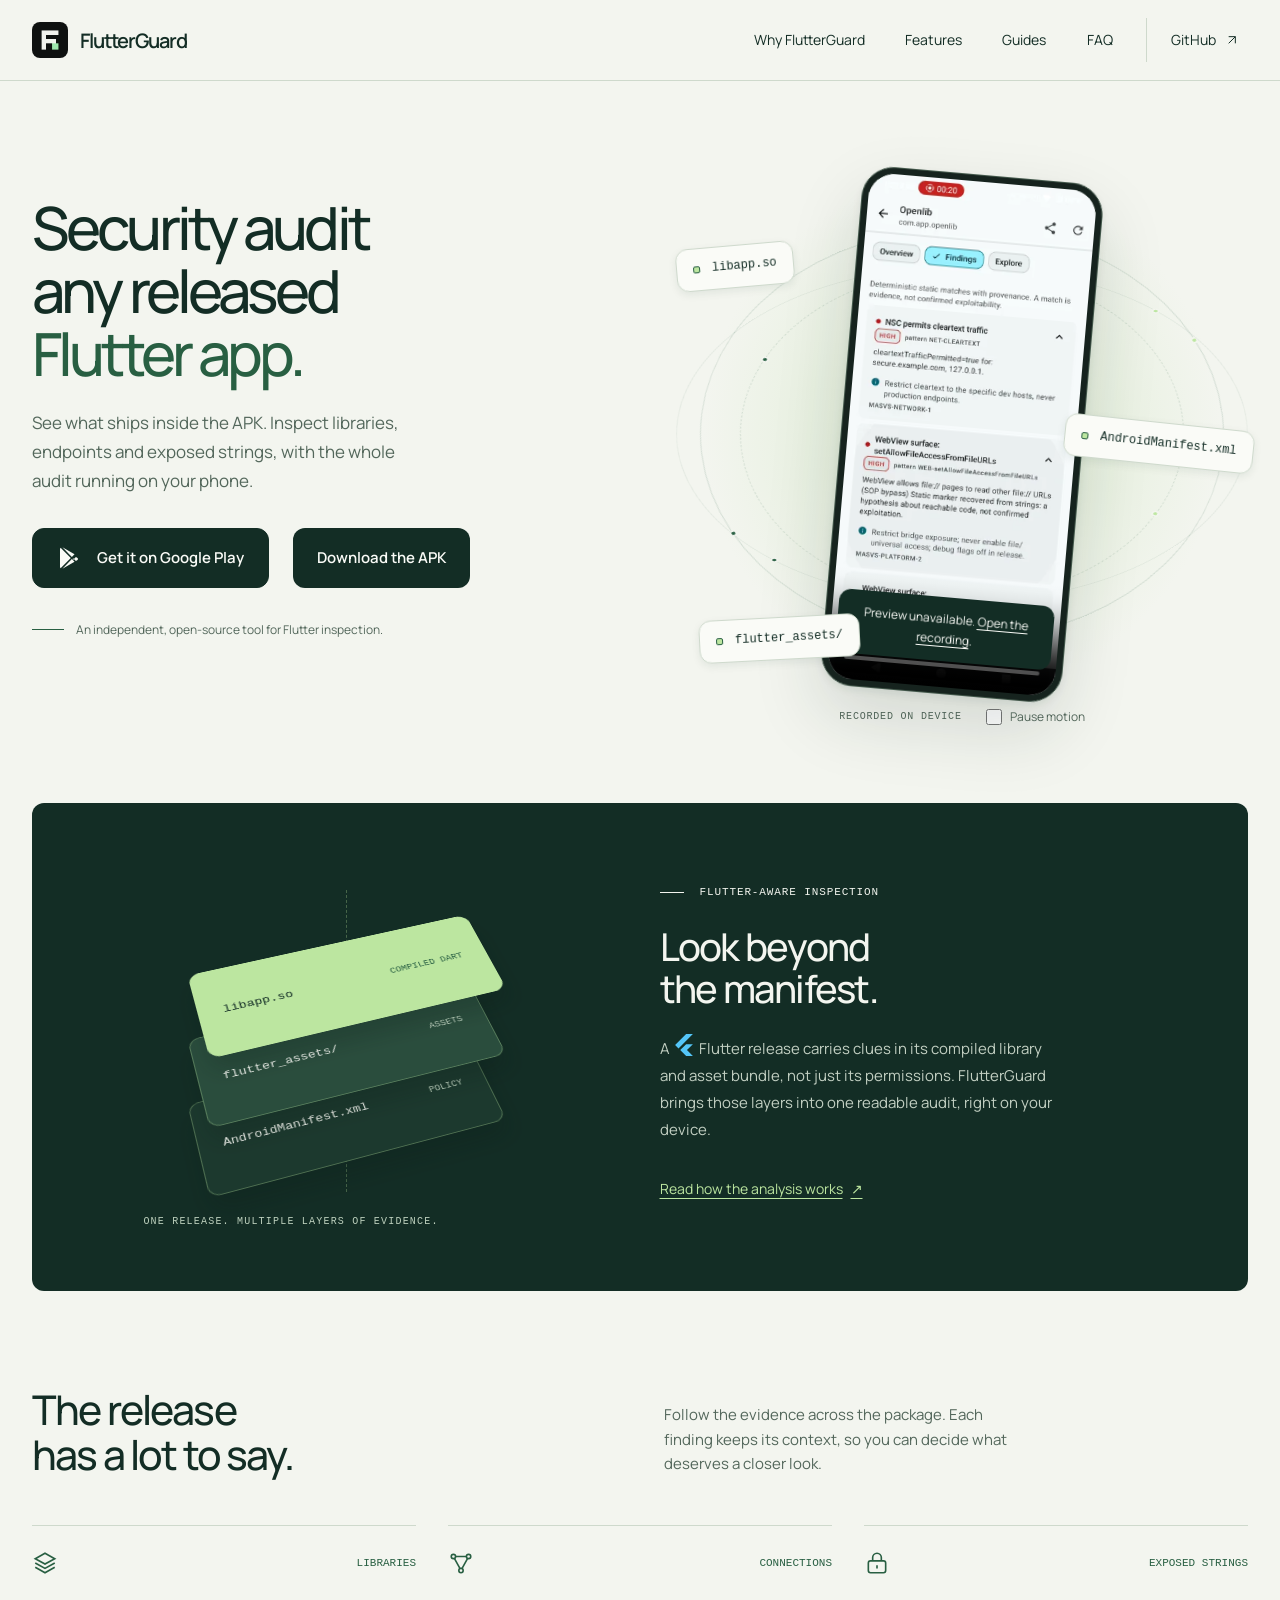
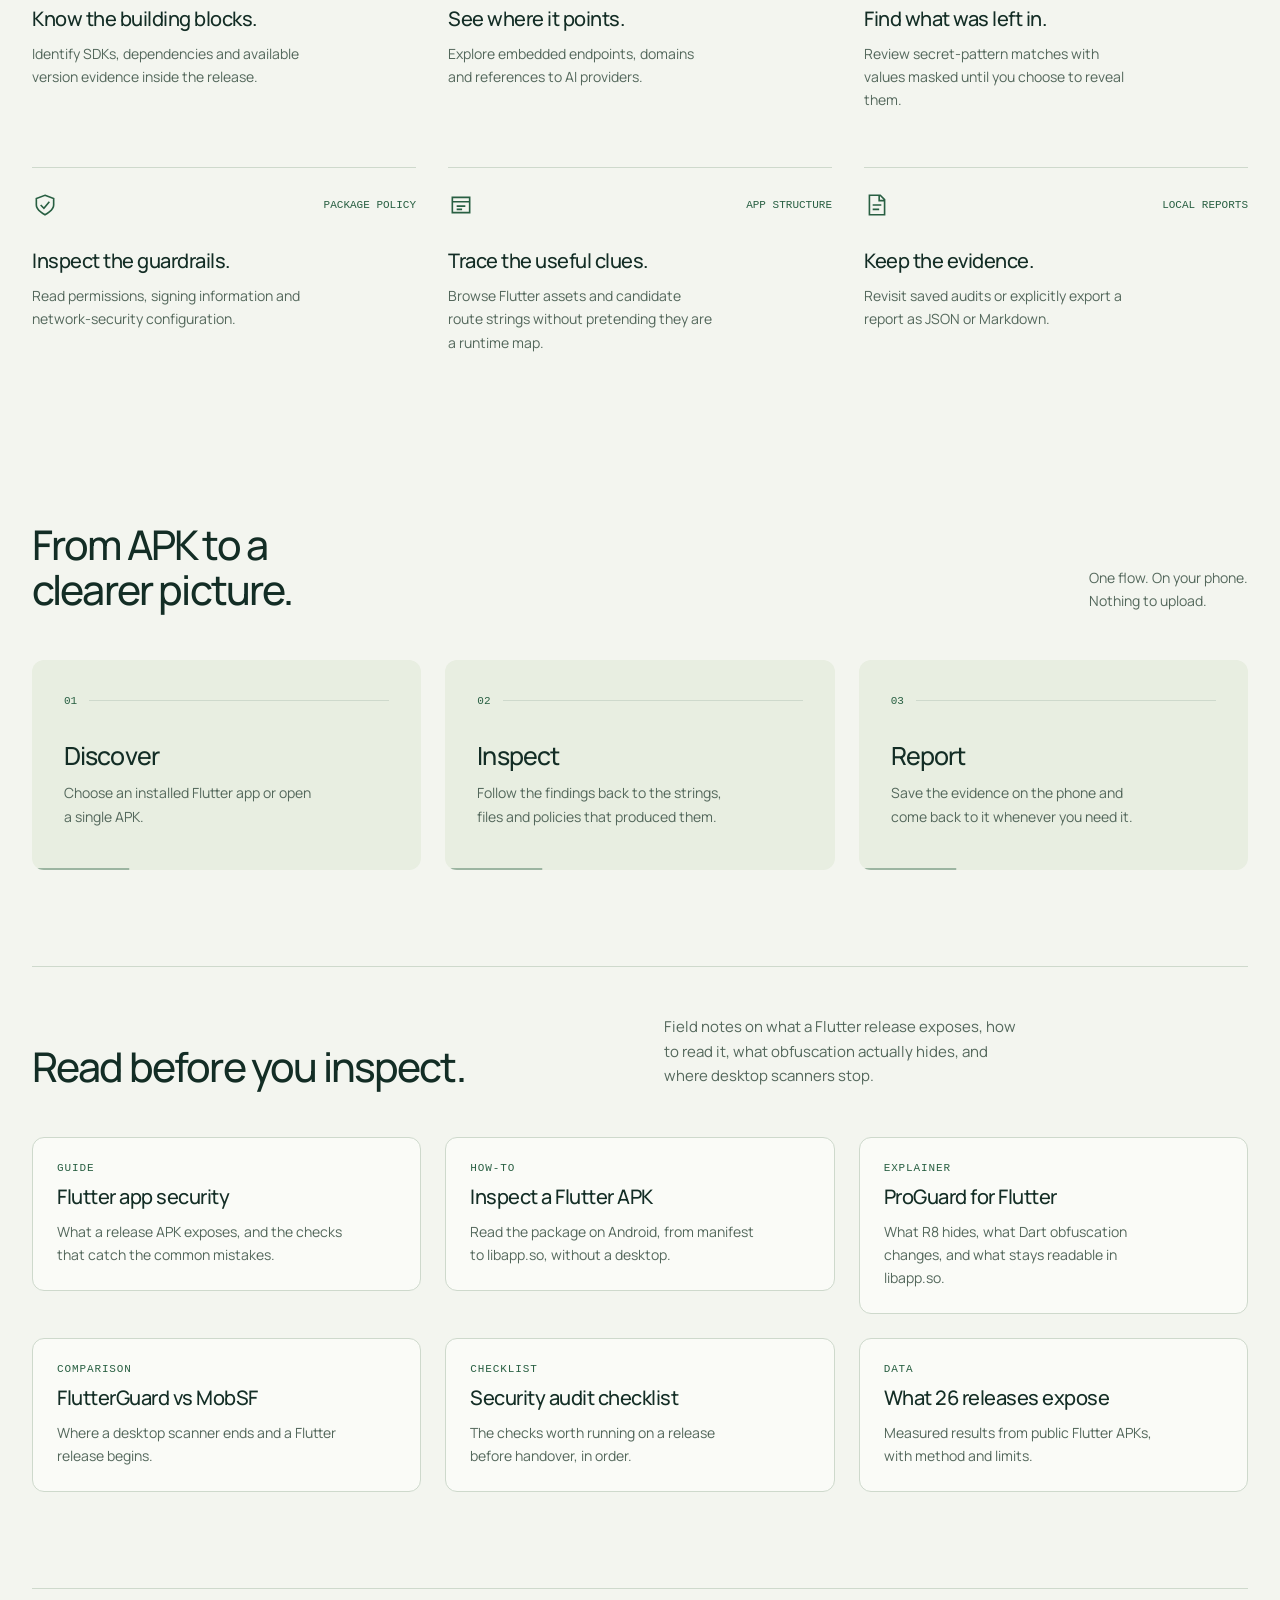
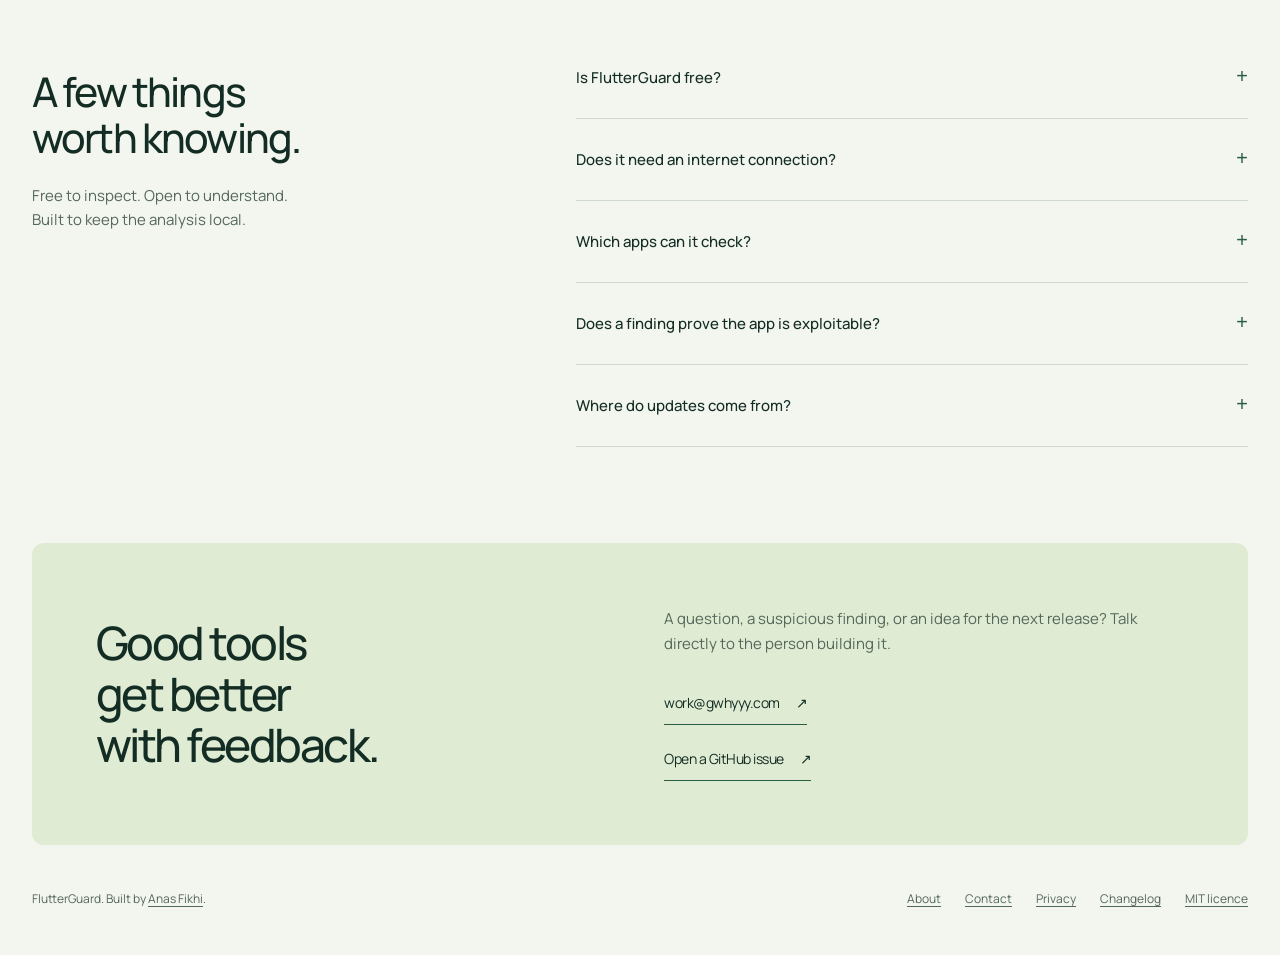
==== index.html @ e1051981 "feat(site): publish the release checklist, corpus and changelog" ====
<!DOCTYPE html>
<html lang="en">
<head>
  <meta charset="utf-8">
  <meta name="viewport" content="width=device-width, initial-scale=1">
  <title>FlutterGuard: Security audit any released Flutter app</title>
  <meta name="description" content="Security audit any released Flutter app on Android: read libraries, endpoints and exposed strings, then save the evidence on your device. MIT.">
  <meta name="author" content="Anas Fikhi">
  <meta name="theme-color" content="#f3f5ef">
  <meta name="color-scheme" content="light">
  <meta name="robots" content="index, follow, max-image-preview:large">
  <link rel="canonical" href="https://flutterguard.dev/">
  <link rel="alternate" type="text/plain" href="/llms.txt" title="LLM-readable summary">
  <link rel="icon" href="/icon-192.png" type="image/png" sizes="192x192">
  <link rel="apple-touch-icon" href="/apple-touch-icon.png">
  <link rel="manifest" href="/site.webmanifest">
  <link rel="preload" href="/assets/fonts/manrope-latin.woff2" as="font" type="font/woff2" crossorigin>
  <link rel="stylesheet" href="/styles.css">
  <script src="/site.js" defer></script>
  <meta property="og:type" content="website">
  <meta property="og:site_name" content="FlutterGuard">
  <meta property="og:title" content="Security audit any released Flutter app.">
  <meta property="og:description" content="Read libraries, endpoints and exposed strings on your Android device. Offline, no account.">
  <meta property="og:url" content="https://flutterguard.dev/">
  <meta property="og:image" content="https://flutterguard.dev/og-image.png">
  <meta property="og:image:type" content="image/png">
  <meta property="og:image:width" content="1200">
  <meta property="og:image:height" content="630">
  <meta property="og:image:alt" content="FlutterGuard app preview inside a phone frame beside the line: Security audit any released Flutter app.">
  <meta property="og:video" content="https://flutterguard.dev/assets/app/demo.mp4">
  <meta property="og:video:secure_url" content="https://flutterguard.dev/assets/app/demo.mp4">
  <meta property="og:video:type" content="video/mp4">
  <meta property="og:video:width" content="540">
  <meta property="og:video:height" content="1200">
  <meta property="og:locale" content="en_US">
  <meta name="twitter:card" content="summary_large_image">
  <meta name="twitter:title" content="Security audit any released Flutter app.">
  <meta name="twitter:description" content="On-device Flutter APK inspection for Android. No uploads, no account.">
  <meta name="twitter:image" content="https://flutterguard.dev/og-image.png">
  <script type="application/ld+json">
  {"@context":"https://schema.org","@type":"SoftwareApplication","name":"FlutterGuard","url":"https://flutterguard.dev/","description":"On-device Flutter APK inspection for Android. Reads libraries, endpoints and exposed strings; static findings are evidence, not proof.","applicationCategory":"SecurityApplication","operatingSystem":"Android 8.0+","image":"https://flutterguard.dev/og-image.png","screenshot":"https://flutterguard.dev/assets/app/demo-poster.webp","featureList":["Discover","Inspect","Report"],"downloadUrl":"https://github.com/anasfik/FlutterGuard/releases/latest","installUrl":"https://play.google.com/store/apps/details?id=com.flutterguard.app","license":"https://github.com/anasfik/FlutterGuard/blob/main/LICENSE","offers":{"@type":"Offer","price":"0","priceCurrency":"USD"},"author":{"@type":"Person","name":"Anas Fikhi","alternateName":"GWHYYY","url":"https://gwhyyy.com"}}
  </script>
  <script type="application/ld+json">
  {"@context":"https://schema.org","@type":"FAQPage","mainEntity":[{"@type":"Question","name":"Is FlutterGuard free?","acceptedAnswer":{"@type":"Answer","text":"Yes. It is open source under the MIT licence, with no account, no ads and no paid tier."}},{"@type":"Question","name":"Does it need an internet connection?","acceptedAnswer":{"@type":"Answer","text":"No. The app has no INTERNET permission, so scans run entirely on the device."}},{"@type":"Question","name":"Which apps can it check?","acceptedAnswer":{"@type":"Answer","text":"Flutter apps you own or are authorised to test, either installed on the device or supplied as a single APK."}},{"@type":"Question","name":"Does a finding prove the app is exploitable?","acceptedAnswer":{"@type":"Answer","text":"No. Findings are static evidence from the release, not a confirmed exploit."}},{"@type":"Question","name":"Where do updates come from?","acceptedAnswer":{"@type":"Answer","text":"Updates ship through Google Play, and APK releases are also published on GitHub."}}]}
  </script>
</head>
<body>
  <a class="skip-link" href="#main-content">Skip to content</a>
  <header class="site-header">
    <div class="container header-inner">
      <a class="brand" href="/" aria-label="FlutterGuard"><img src="/assets/app/icon-512.png" width="36" height="36" alt=""><span>FlutterGuard</span></a>
      <nav class="site-nav" aria-label="Primary">
        <a class="nav-section" href="#why">Why FlutterGuard</a>
        <a class="nav-section" href="#features">Features</a>
        <a class="nav-section" href="#guides">Guides</a>
        <a class="nav-section" href="#faq">FAQ</a>
        <a class="nav-source" href="https://github.com/anasfik/FlutterGuard" target="_blank" rel="noopener noreferrer">GitHub <svg viewBox="0 0 24 24" fill="none" stroke="currentColor" stroke-width="1.5" aria-hidden="true"><path d="M7 17 17 7M7 7h10v10"/></svg><span class="sr-only"> (opens in a new tab)</span></a>
      </nav>
    </div>
  </header>
  <main id="main-content" tabindex="-1">
    <section class="hero container" aria-labelledby="title">
      <div class="hero-copy">
        <h1 id="title">Security audit any released <span class="headline-last">Flutter app.</span></h1>
        <p class="lead">See what ships inside the APK. Inspect libraries, endpoints and exposed strings, with the whole audit running on your phone.</p>
        <div class="hero-actions">
          <a class="play-cta" href="https://play.google.com/store/apps/details?id=com.flutterguard.app" target="_blank" rel="noopener noreferrer"><svg viewBox="0 0 24 24" fill="currentColor" aria-hidden="true"><path d="M3.609 1.814 13.792 12 3.609 22.186A2.132 2.132 0 0 1 3 20.686V3.314c0-.583.232-1.112.609-1.5Zm11.244 9.125 2.692-2.692L5.443 1.319l9.41 9.62Zm0 2.122-9.41 9.62 12.102-6.928-2.692-2.692Zm1.061-1.06 2.979 2.979 1.223-.7c1.179-.675 1.179-1.884 0-2.559l-1.223-.7-2.979 2.979Z"/></svg><span>Get it on Google Play</span><span class="sr-only"> (opens in a new tab)</span></a>
          <a class="button" href="https://github.com/anasfik/FlutterGuard/releases/latest" target="_blank" rel="noopener noreferrer">Download the APK<span class="sr-only"> (opens in a new tab)</span></a>
        </div>
        <p class="hero-footnote">An independent, open-source tool for Flutter inspection.</p>
      </div>
      <div class="hero-visual" aria-label="FlutterGuard in use">
        <div class="orbit-field" aria-hidden="true"><div class="orbit orbit-one"></div><div class="orbit orbit-two"></div><div class="orbit orbit-three"></div></div>
        <span class="file-tag tag-a" aria-hidden="true">libapp.so</span><span class="file-tag tag-b" aria-hidden="true">AndroidManifest.xml</span><span class="file-tag tag-c" aria-hidden="true">flutter_assets/</span>
        <div class="device-frame">
          <video class="device-video" autoplay muted loop playsinline controls preload="metadata" poster="/assets/app/demo-poster.webp" width="540" height="1200" aria-label="FlutterGuard demo: scanning installed Flutter apps, reviewing findings and exploring dependencies"><source src="/assets/app/demo.mp4" type="video/mp4">Your browser cannot play this video. <a href="/assets/app/demo.mp4">Open the demo recording</a>.</video>
          <p class="video-fallback">Preview unavailable. <a href="/assets/app/demo.mp4">Open the recording</a>.</p>
        </div>
        <div class="visual-bottom"><span>RECORDED ON DEVICE</span><label class="motion-control"><input id="pause-motion" type="checkbox"><span>Pause motion</span></label></div>
      </div>
    </section>

    <section id="why" class="why-panel container" aria-labelledby="why-title">
      <div class="layer-diagram" aria-hidden="true">
        <div class="apk-stack"><div class="diagram-guide"></div><div class="layer layer-one">AndroidManifest.xml <span>POLICY</span></div><div class="layer layer-two">flutter_assets/ <span>ASSETS</span></div><div class="layer layer-three">libapp.so <span>COMPILED DART</span></div></div>
        <p class="diagram-caption">ONE RELEASE. MULTIPLE LAYERS OF EVIDENCE.</p>
      </div>
      <div class="why-copy">
        <div class="section-intro">Flutter-aware inspection</div>
        <h2 id="why-title">Look beyond the manifest.</h2>
        <p>A <svg class="flutter-mark" viewBox="0 0 24 24" aria-hidden="true"><path fill="#54C5F8" d="M14.314 0 2.3 12 6 15.7 21.684.013h-7.357zm.014 11.072-6.471 6.458 6.47 6.47H21.7l-6.46-6.468 6.46-6.46h-7.37z"/></svg>Flutter release carries clues in its compiled library and asset bundle, not just its permissions. FlutterGuard brings those layers into one readable audit, right on your device.</p>
        <a class="text-link" href="https://github.com/anasfik/FlutterGuard#readme" target="_blank" rel="noopener noreferrer">Read how the analysis works <span aria-hidden="true">↗</span><span class="sr-only"> (opens in a new tab)</span></a>
      </div>
    </section>

    <section id="features" class="capabilities container" aria-labelledby="features-title">
      <div class="section-heading"><h2 id="features-title">The release has a lot to say.</h2><p>Follow the evidence across the package. Each finding keeps its context, so you can decide what deserves a closer look.</p></div>
      <ul class="capability-list">
        <li><div class="capability-mark"><svg viewBox="0 0 24 24" aria-hidden="true"><path d="m12 3 9 5-9 5-9-5 9-5ZM3 12l9 5 9-5M3 16l9 5 9-5"/></svg><span>LIBRARIES</span></div><h3>Know the building blocks.</h3><p>Identify SDKs, dependencies and available version evidence inside the release.</p></li>
        <li><div class="capability-mark"><svg viewBox="0 0 24 24" aria-hidden="true"><circle cx="5" cy="6" r="2"/><circle cx="19" cy="6" r="2"/><circle cx="12" cy="19" r="2"/><path d="m6 8 5 9m7-9-5 9M7 6h10"/></svg><span>CONNECTIONS</span></div><h3>See where it points.</h3><p>Explore embedded endpoints, domains and references to AI providers.</p></li>
        <li><div class="capability-mark"><svg viewBox="0 0 24 24" aria-hidden="true"><rect x="4" y="10" width="16" height="11" rx="2"/><path d="M8 10V7a4 4 0 0 1 8 0v3m-4 4v3"/></svg><span>EXPOSED STRINGS</span></div><h3>Find what was left in.</h3><p>Review secret-pattern matches with values masked until you choose to reveal them.</p></li>
        <li><div class="capability-mark"><svg viewBox="0 0 24 24" aria-hidden="true"><path d="m12 3 8 3v6c0 5-8 9-8 9s-8-4-8-9V6l8-3Zm-4 9 3 3 5-6"/></svg><span>PACKAGE POLICY</span></div><h3>Inspect the guardrails.</h3><p>Read permissions, signing information and network-security configuration.</p></li>
        <li><div class="capability-mark"><svg viewBox="0 0 24 24" aria-hidden="true"><path d="M4 5h16v14H4zM4 9h16m-12 4h8m-8 3h5"/></svg><span>APP STRUCTURE</span></div><h3>Trace the useful clues.</h3><p>Browse Flutter assets and candidate route strings without pretending they are a runtime map.</p></li>
        <li><div class="capability-mark"><svg viewBox="0 0 24 24" aria-hidden="true"><path d="M7 3h8l4 4v14H5V3h2Zm7 0v5h5M8 12h8m-8 4h6"/></svg><span>LOCAL REPORTS</span></div><h3>Keep the evidence.</h3><p>Revisit saved audits or explicitly export a report as JSON or Markdown.</p></li>
      </ul>
    </section>

    <section class="workflow container" aria-labelledby="workflow-title">
      <div class="workflow-heading"><h2 id="workflow-title">From APK to a clearer picture.</h2><p>One flow. On your phone.<br>Nothing to upload.</p></div>
      <ol class="workflow-list">
        <li><span class="step-number" aria-hidden="true"></span><h3>Discover</h3><p>Choose an installed Flutter app or open a single APK.</p><span class="step-signal" aria-hidden="true"></span></li>
        <li><span class="step-number" aria-hidden="true"></span><h3>Inspect</h3><p>Follow the findings back to the strings, files and policies that produced them.</p><span class="step-signal" aria-hidden="true"></span></li>
        <li><span class="step-number" aria-hidden="true"></span><h3>Report</h3><p>Save the evidence on the phone and come back to it whenever you need it.</p><span class="step-signal" aria-hidden="true"></span></li>
      </ol>
    </section>

    <section id="guides" class="guides container" aria-labelledby="guides-title">
      <div class="section-heading"><h2 id="guides-title">Read before you inspect.</h2><p>Field notes on what a Flutter release exposes, how to read it, what obfuscation actually hides, and where desktop scanners stop.</p></div>
      <ul class="guide-list">
        <li><a href="/flutter-security/"><span class="guide-kicker">Guide</span><h3>Flutter app security</h3><p>What a release APK exposes, and the checks that catch the common mistakes.</p></a></li>
        <li><a href="/flutter-apk-inspection/"><span class="guide-kicker">How-to</span><h3>Inspect a Flutter APK</h3><p>Read the package on Android, from manifest to libapp.so, without a desktop.</p></a></li>
        <li><a href="/proguard-flutter/"><span class="guide-kicker">Explainer</span><h3>ProGuard for Flutter</h3><p>What R8 hides, what Dart obfuscation changes, and what stays readable in libapp.so.</p></a></li>
        <li><a href="/mobsf-alternative/"><span class="guide-kicker">Comparison</span><h3>FlutterGuard vs MobSF</h3><p>Where a desktop scanner ends and a Flutter release begins.</p></a></li>
        <li><a href="/flutter-security-checklist/"><span class="guide-kicker">Checklist</span><h3>Security audit checklist</h3><p>The checks worth running on a release before handover, in order.</p></a></li>
        <li><a href="/flutter-release-corpus/"><span class="guide-kicker">Data</span><h3>What 26 releases expose</h3><p>Measured results from public Flutter APKs, with method and limits.</p></a></li>
      </ul>
    </section>

    <section id="faq" class="faq container" aria-labelledby="faq-title">
      <div class="faq-heading"><h2 id="faq-title">A few things worth knowing.</h2><p>Free to inspect. Open to understand. Built to keep the analysis local.</p></div>
      <div class="faq-list">
        <details><summary>Is FlutterGuard free?</summary><p>Yes. It is open source under the MIT licence, with no account, no ads and no paid tier.</p></details>
        <details><summary>Does it need an internet connection?</summary><p>No. The app has no INTERNET permission, so scans run entirely on the device.</p></details>
        <details><summary>Which apps can it check?</summary><p>Flutter apps you own or are authorised to test, either installed on the device or supplied as a single APK.</p></details>
        <details><summary>Does a finding prove the app is exploitable?</summary><p>No. Findings are static evidence from the release, not a confirmed exploit.</p></details>
        <details><summary>Where do updates come from?</summary><p>Updates ship through Google Play, and APK releases are also published on GitHub.</p></details>
      </div>
    </section>

    <section id="contact" class="contact-panel container" aria-labelledby="contact-title"><h2 id="contact-title">Good tools get better with feedback.</h2><div class="contact-copy"><p>A question, a suspicious finding, or an idea for the next release? Talk directly to the person building it.</p><ul class="contact-actions"><li><a href="mailto:work@gwhyyy.com">work@gwhyyy.com <span aria-hidden="true">↗</span></a></li><li><a href="https://github.com/anasfik/FlutterGuard/issues" target="_blank" rel="noopener noreferrer">Open a GitHub issue <span aria-hidden="true">↗</span><span class="sr-only"> (opens in a new tab)</span></a></li></ul></div></section>
  </main>
  <footer class="site-footer container"><p>FlutterGuard. Built by <a href="https://gwhyyy.com" target="_blank" rel="noopener noreferrer">Anas Fikhi<span class="sr-only"> (opens in a new tab)</span></a>.</p><nav class="footer-links" aria-label="Site"><a href="/about/">About</a><a href="/contact/">Contact</a><a href="/privacy/">Privacy</a><a href="/changelog/">Changelog</a><a href="https://github.com/anasfik/FlutterGuard/blob/main/LICENSE" target="_blank" rel="noopener noreferrer">MIT licence<span class="sr-only"> (opens in a new tab)</span></a></nav></footer>
  <script defer src="https://static.cloudflareinsights.com/beacon.min.js" data-cf-beacon='{"token":"f9110d5432f446d6833224ec262cdd83"}'></script>
</body>
</html>
---- styles.css ----
@font-face{font-family:Manrope;src:url('/assets/fonts/manrope-latin.woff2') format('woff2');font-weight:200 800;font-style:normal;font-display:swap}
:root{
  color-scheme:light;--base:#f3f5ef;--surface:#fafbf7;--ink:#132d25;--muted:#53675b;--line:#ced9cc;--accent:#bce6a0;--green:#285f42;
  --font:Manrope,sans-serif;--mono:ui-monospace,SFMono-Regular,Consolas,monospace;
  --t0:1rem;--t1:1.25rem;--t2:1.563rem;--t3:1.953rem;--t4:2.441rem;--t5:3.052rem;--t6:3.815rem;
  --s1:.25rem;--s2:.5rem;--s3:.75rem;--s4:1rem;--s6:1.5rem;--s8:2rem;--s12:3rem;--s16:4rem;--s24:6rem;--s32:8rem;
  --radius:.75rem;--fast:160ms;--duration:280ms;--slow:600ms;--ease:cubic-bezier(.2,.7,.2,1);
  --shadow-near:0 3px 8px #132d2514;--shadow-far:0 30px 70px #132d2524;--gutter:2rem;--container:76rem;
}
*,*::before,*::after{box-sizing:border-box}
html{scroll-behavior:smooth;scroll-padding-top:6rem}
body{margin:0;background:var(--base);color:var(--ink);font-family:var(--font);font-size:var(--t0);line-height:1.65;-webkit-font-smoothing:antialiased}
::selection{background:var(--accent);color:var(--ink)}
a{color:inherit;text-decoration-thickness:1px;text-underline-offset:.25em}
button,input{font:inherit}
button,a,input,summary{-webkit-tap-highlight-color:transparent}
a,button,summary{touch-action:manipulation}
:focus-visible{outline:2px solid var(--green);outline-offset:4px}
img,video,svg{max-width:100%}
img,video{display:block}
h1,h2,h3,p,figure{margin:0}
h1,h2,h3{font-weight:500;line-height:1.1;text-wrap:balance}
p{max-width:65ch}
ul,ol{margin:0;padding:0;list-style:none}
.container{width:min(var(--container),calc(100% - var(--gutter)*2));margin-inline:auto}
.sr-only{position:absolute;width:1px;height:1px;overflow:hidden;clip-path:inset(50%);white-space:nowrap}
.skip-link{position:fixed;inset:var(--s4) auto auto var(--s4);z-index:20;padding:var(--s3) var(--s6);background:var(--ink);color:var(--base);transform:translateY(-180%)}
.skip-link:focus{transform:none}
.site-header{position:sticky;top:0;z-index:10;background:var(--base);border-bottom:1px solid var(--line)}
.header-inner{display:flex;align-items:center;justify-content:space-between;gap:var(--s8);min-height:5rem}
.brand{display:inline-flex;align-items:center;gap:var(--s3);min-width:44px;min-height:44px;text-decoration:none;flex-shrink:0;font-weight:600;font-size:var(--t1);letter-spacing:-.05em}
.brand img{width:36px;height:36px;border-radius:var(--s2)}
.site-nav{display:flex;align-items:center;gap:var(--s6)}
.site-nav a{display:inline-flex;align-items:center;justify-content:center;gap:var(--s2);min-width:44px;min-height:44px;padding-inline:var(--s2);font-size:.875rem;text-decoration:none;transition:color var(--fast),background var(--fast)}
.site-nav a:hover{color:var(--green)}
.site-nav .nav-source{border-left:1px solid var(--line);padding-left:var(--s6)}
.nav-source svg{width:16px;height:16px}
section[id]{scroll-margin-top:7rem}
.hero{position:relative;display:grid;grid-template-columns:1.07fr 1fr;align-items:center;gap:var(--s8);padding-block:var(--s12) var(--s16);min-height:720px}
.hero-copy{position:relative;z-index:2;padding-bottom:var(--s8)}
h1{font-size:clamp(3rem,4.65vw,4.35rem);letter-spacing:-.065em;line-height:1.06;max-width:11.8ch}
h1 .headline-last{color:var(--green)}
.lead{margin-top:var(--s6);max-width:37ch;color:var(--muted);font-size:1.0625rem;line-height:1.7}
.hero-actions{display:flex;align-items:center;gap:var(--s6);margin-top:var(--s8);flex-wrap:wrap}
.play-cta{display:inline-flex;align-items:center;justify-content:center;gap:var(--s4);min-height:60px;max-width:100%;padding:var(--s4) var(--s6);border:1px solid var(--ink);border-radius:var(--radius);background:var(--ink);color:var(--surface);text-decoration:none;font-size:.9375rem;font-weight:600;transition:background var(--duration),transform var(--duration),box-shadow var(--duration)}
.play-cta svg{width:24px;height:24px;flex-shrink:0}
.play-cta .cta-arrow{width:18px;height:18px;margin-left:var(--s4)}
.play-cta:hover{background:var(--green);box-shadow:var(--shadow-near);transform:translateY(-2px)}
.play-cta:active{transform:translateY(1px)}
.text-link{display:inline-flex;align-items:center;gap:var(--s2);min-height:44px;font-size:.875rem}
.hero-footnote{display:flex;align-items:center;gap:var(--s3);margin-top:var(--s8);font-size:.75rem;color:var(--muted)}
.hero-footnote::before{content:'';height:1px;width:2rem;background:var(--green)}
.hero-visual{position:relative;min-height:610px;display:grid;place-items:center;isolation:isolate}
.orbit-field{position:absolute;width:100%;aspect-ratio:1;max-width:580px;border-radius:50%;background:radial-gradient(circle,#cbe5ba9c 0,transparent 64%);z-index:-1;overflow:clip}
.orbit{position:absolute;inset:var(--s6);border:1px solid #285f4226;border-radius:50%;transform:rotateX(38deg) rotate(-28deg)}
.orbit::before,.orbit::after{content:'';position:absolute;width:8px;height:8px;background:var(--green);border:2px solid var(--base);border-radius:50%;top:50%;left:-4px}
.orbit::after{top:50%;left:auto;right:-4px;background:var(--accent)}
.orbit-two{inset:var(--s16);transform:rotateX(42deg) rotate(28deg);border-style:dashed}
.orbit-three{inset:0;transform:rotateX(54deg) rotate(-48deg);border-color:#285f4214}
.device-frame{position:relative;z-index:2;width:242px;padding:6px;border-radius:32px;background:#16231e;border:1px solid #43584b;box-shadow:var(--shadow-near),var(--shadow-far);transform:rotate(5deg);overflow:hidden}
.device-video{width:100%;height:auto;border-radius:26px;background:var(--surface);aspect-ratio:540/1200}
.video-fallback{display:none;position:absolute;inset:auto var(--s3) var(--s8);background:var(--ink);color:var(--surface);padding:var(--s3);border-radius:var(--radius);font-size:.75rem;text-align:center}
.media-error .video-fallback{display:block}
.file-tag{position:absolute;z-index:3;display:flex;align-items:center;gap:var(--s3);padding:var(--s3) var(--s4);background:var(--surface);border:1px solid var(--line);border-radius:var(--radius);box-shadow:var(--shadow-near);font-family:var(--mono);font-size:.75rem;line-height:1.4}
.file-tag::before{content:'';width:7px;height:7px;border:1px solid var(--green);border-radius:2px;background:var(--accent)}
.tag-a{top:19%;left:0;transform:rotate(-5deg)}
.tag-b{top:48%;right:-1%;transform:rotate(6deg)}
.tag-c{bottom:13%;left:4%;transform:rotate(-3deg)}
.visual-bottom{position:absolute;inset:auto 0 0;display:flex;justify-content:center;align-items:center;gap:var(--s6);font-family:var(--mono);font-size:.625rem;letter-spacing:.08em;color:var(--muted)}
.motion-control{display:inline-flex;align-items:center;gap:var(--s2);min-height:44px;cursor:pointer;font-family:var(--font);font-size:.75rem;letter-spacing:0}
.motion-control input{accent-color:var(--green);width:16px;height:16px;margin:0;cursor:pointer}
.motion-control:has(:focus-visible){outline:2px solid var(--green);outline-offset:3px;border-radius:var(--s1)}
.motion-control input:focus-visible{outline:none}
.section-intro{display:flex;align-items:center;gap:var(--s4);font-family:var(--mono);font-size:.6875rem;letter-spacing:.08em;text-transform:uppercase;margin-bottom:var(--s6)}
.section-intro::before{content:'';width:1.5rem;height:1px;background:currentColor}
.why-panel{position:relative;display:grid;grid-template-columns:1fr 1.05fr;gap:var(--s16);align-items:center;padding:var(--s16);border-radius:var(--radius);background:var(--ink);color:var(--base);overflow:hidden}
.why-panel h2{font-size:clamp(2rem,3vw,3.052rem);letter-spacing:-.045em;max-width:15ch}
.why-copy>p{color:#c2cfc2;line-height:1.8;margin-top:var(--s6);font-size:.9375rem;max-width:45ch}
.flutter-mark{width:22px;height:22px;display:inline-block;vertical-align:-.16em;margin-right:var(--s1)}
.why-copy .text-link{color:var(--accent);margin-top:var(--s6)}
.layer-diagram{position:relative;min-height:360px;display:grid;place-items:center}
.apk-stack{position:relative;width:min(100%,300px);height:290px;perspective:900px}
.layer{position:absolute;inset:auto 0;height:110px;padding:var(--s4) var(--s6);border:1px solid #bce6a04d;border-radius:var(--radius);background:#234336;transform:rotateX(38deg) rotateZ(-17deg);display:flex;align-items:center;justify-content:space-between;gap:var(--s4);font-family:var(--mono);font-size:.8125rem;box-shadow:0 18px 24px #081a1533}
.layer span{font-size:.625rem;color:#bed1be}
.layer-one{top:155px;z-index:1;background:#1c392e}
.layer-two{top:90px;z-index:2;background:#2a4d3d}
.layer-three{top:25px;z-index:3;background:var(--accent);color:var(--ink);border-color:var(--accent)}
.layer-three span{color:var(--green)}
.diagram-guide{position:absolute;left:50%;top:-12px;bottom:0;border-left:1px dashed #bce6a04d;z-index:0}
.diagram-caption{position:absolute;bottom:0;left:0;right:0;text-align:center;font: .625rem var(--mono);letter-spacing:.12em;color:#bed1be}
.capabilities{padding-block:var(--s24)}
.section-heading{display:grid;grid-template-columns:1fr 1fr;gap:var(--s12);align-items:end;margin-bottom:var(--s12)}
.section-heading h2,.workflow h2,.faq-heading h2{font-size:clamp(2rem,3.2vw,3.052rem);letter-spacing:-.045em;max-width:17ch}
.section-heading p{max-width:40ch;color:var(--muted);font-size:.9375rem}
.capability-list{display:grid;grid-template-columns:repeat(3,1fr);gap:var(--s8)}
.capability-list>li{border-top:1px solid var(--line);padding-block:var(--s6);position:relative}
.capability-mark{display:flex;justify-content:space-between;align-items:center;margin-bottom:var(--s8);color:var(--green);font: .6875rem var(--mono)}
.capability-mark svg{width:26px;height:26px;stroke-width:1.5;stroke:currentColor;fill:none}
.capability-list h3{font-size:var(--t1);letter-spacing:-.025em;margin-bottom:var(--s3)}
.capability-list p{color:var(--muted);font-size:.875rem;max-width:30ch}
.workflow{padding-block:var(--s12) var(--s24)}
.workflow-heading{display:flex;justify-content:space-between;align-items:end;gap:var(--s8);margin-bottom:var(--s12)}
.workflow-heading p{color:var(--muted);font-size:.875rem;max-width:28ch}
.workflow-list{display:grid;grid-template-columns:repeat(3,1fr);gap:var(--s6);counter-reset:steps}
.workflow-list>li{position:relative;padding:var(--s8);border-radius:var(--radius);background:#e8eee1;overflow:hidden;counter-increment:steps;min-height:210px}
.step-number{font-family:var(--mono);font-size:.6875rem;color:var(--green);display:flex;align-items:center;gap:var(--s3);margin-bottom:var(--s8)}
.step-number::before{content:'0' counter(steps)}
.step-number::after{content:'';height:1px;background:var(--line);flex:1}
.workflow-list h3{font-size:var(--t2);letter-spacing:-.035em;margin-bottom:var(--s3)}
.workflow-list p{font-size:.875rem;color:var(--muted);max-width:28ch}
.step-signal{position:absolute;inset:auto 0 0;height:2px;transform-origin:left;background:var(--green);transform:scaleX(.25);opacity:.4}
.workflow-list>li:nth-child(2) .step-signal{animation-delay:2s}
.workflow-list>li:nth-child(3) .step-signal{animation-delay:4s}
.faq{display:grid;grid-template-columns:.8fr 1.2fr;gap:var(--s24);padding-block:var(--s12) var(--s24);border-top:1px solid var(--line)}
.faq-heading{padding-top:var(--s8)}
.faq-heading p{margin-top:var(--s6);font-size:.9375rem;color:var(--muted);max-width:30ch}
.faq-list details{border-bottom:1px solid var(--line)}
.faq-list summary{display:flex;justify-content:space-between;align-items:center;gap:var(--s6);min-height:76px;padding-block:var(--s6);cursor:pointer;font-size:.9375rem;font-weight:500;list-style:none}
.faq-list summary::-webkit-details-marker{display:none}
.faq-list summary::after{content:'+';font-family:var(--mono);font-size:var(--t1);flex-shrink:0;color:var(--green)}
.faq-list details[open] summary::after{content:'−'}
.faq-list details p{padding:var(--s2) var(--s8) var(--s6) 0;color:var(--muted);font-size:.875rem}
.contact-panel{position:relative;display:grid;grid-template-columns:1fr 1fr;align-items:center;gap:var(--s12);padding:var(--s16);border-radius:var(--radius);background:#dfebd2;overflow:hidden}
.contact-panel h2{font-size:clamp(2rem,3.6vw,3.815rem);letter-spacing:-.055em;max-width:12ch}
.contact-copy p{margin-bottom:var(--s6);color:var(--muted);font-size:.9375rem}
.contact-actions{display:flex;flex-direction:column;align-items:start;gap:var(--s3)}
.contact-actions a{display:inline-flex;align-items:center;gap:var(--s4);min-height:44px;max-width:100%;overflow-wrap:anywhere;text-decoration:none;border-bottom:1px solid var(--green);padding-block:var(--s2)}
.contact-actions a:first-child{font-size:clamp(1rem,2vw,1.563rem);letter-spacing:-.035em}
.contact-actions a:last-child{font-size:.875rem}
.contact-actions a:hover{color:var(--green)}
.site-footer{display:flex;align-items:center;justify-content:space-between;gap:var(--s8);padding-block:var(--s8);font-size:.75rem;color:var(--muted)}
.site-footer p{font-size:inherit}
.footer-links{display:flex;flex-wrap:wrap;gap:var(--s6);align-items:center}
.footer-links a,.site-footer p a{display:inline-flex;align-items:center;min-height:44px}
.page-404{padding-block:var(--s24);min-height:70dvh}
.page-404 h1{max-width:18ch}
.page-404 p{margin-block:var(--s8)}
.actions{display:flex;gap:var(--s6);align-items:center;flex-wrap:wrap}
.button{display:inline-flex;align-items:center;min-height:60px;padding:var(--s3) var(--s6);background:var(--ink);color:var(--surface);border-radius:var(--radius);text-decoration:none;font-size:.9375rem;font-weight:600}
.quiet{display:inline-flex;min-height:44px;align-items:center}
@keyframes orbit-turn{to{transform:rotateX(38deg) rotate(332deg)}}
@keyframes phone-float{50%{transform:translateY(-10px) rotate(3deg)}}
@keyframes tag-float{50%{translate:0 -12px}}
@keyframes layer-lift{50%{translate:0 -12px}}
@keyframes signal-pass{0%{transform:scaleX(0);opacity:0}20%{opacity:.65}85%,100%{transform:scaleX(1);opacity:0}}
@media(prefers-reduced-motion:no-preference){
  .orbit-one{animation:orbit-turn 52s linear infinite}
  .device-frame{animation:phone-float 9s var(--ease) infinite}
  .file-tag{animation:tag-float 8s var(--ease) infinite}
  .tag-b{animation-delay:-3s}.tag-c{animation-delay:-5s}
  .layer{animation:layer-lift 7s var(--ease) infinite}.layer-two{animation-delay:-2s}.layer-one{animation-delay:-4s}
  .step-signal{animation:signal-pass 6s var(--ease) infinite}
}
body:has(#pause-motion:checked) *,body:has(#pause-motion:checked) *::before,body:has(#pause-motion:checked) *::after{animation-play-state:paused!important}
@media(max-width:64rem){
  :root{--gutter:1.5rem}
  .hero{gap:var(--s4);min-height:680px}
  h1{font-size:clamp(3rem,4.8vw,3.815rem)}
  .hero-visual{min-height:570px}.device-frame{width:224px}
  .file-tag{font-size:.625rem;padding:var(--s3)}.tag-a{left:-1%}.tag-b{right:-2%}
  .why-panel{gap:var(--s8);padding:var(--s12)}
  .faq{gap:var(--s12)}
}
@media(max-width:48rem){
  :root{--gutter:1.25rem}
  .header-inner{gap:var(--s3);min-height:72px;flex-wrap:wrap;padding-block:var(--s2)}
  .brand{font-size:var(--t0)}.brand img{width:32px;height:32px}
  .site-nav{gap:var(--s2);flex-wrap:wrap}.site-nav a{font-size:.8125rem}
  .site-nav .nav-section{display:none}.site-nav .nav-source{padding-left:var(--s2);border:0}
  .hero{grid-template-columns:1fr;padding-block:var(--s12);gap:var(--s4);min-height:0}
  .hero-copy{padding:0;max-width:34rem}
  h1{font-size:clamp(2.65rem,8.5vw,4rem);max-width:15ch}
  .lead{max-width:39ch;font-size:var(--t0)}
  .hero-actions{gap:var(--s4);margin-top:var(--s6)}.hero-footnote{margin-top:var(--s6)}
  .hero-visual{min-height:610px;width:100%;max-width:520px;justify-self:center;margin-block:var(--s4)}
  .device-frame{width:236px}.file-tag{font-size:.6875rem}.tag-a{left:0}.tag-b{right:0}.tag-c{left:2%}
  .why-panel{grid-template-columns:1fr;gap:var(--s8);padding:var(--s8)}
  .layer-diagram{min-height:320px;grid-row:2}.why-panel h2{max-width:20ch}.why-copy>p{max-width:none}
  .capabilities{padding-block:var(--s16)}
  .section-heading{grid-template-columns:1fr;gap:var(--s6);margin-bottom:var(--s8)}
  .capability-list{grid-template-columns:repeat(auto-fit,minmax(min(100%,15rem),1fr));gap:var(--s6)}
  .capability-mark{margin-bottom:var(--s6)}
  .workflow{padding-block:var(--s8) var(--s16)}
  .workflow-heading{display:block;margin-bottom:var(--s8)}.workflow-heading p{margin-top:var(--s6);max-width:40ch}
  .workflow-list{grid-template-columns:1fr;gap:var(--s3)}
  .workflow-list>li{min-height:0;padding:var(--s6);display:grid;grid-template-columns:3rem 1fr;column-gap:var(--s4)}
  .step-number{grid-row:span 2;margin-bottom:0;align-self:start;min-height:28px}.step-number::after{display:none}
  .workflow-list h3{font-size:var(--t1)}.workflow-list p{max-width:45ch}
  .faq{grid-template-columns:1fr;gap:var(--s8);padding-block:var(--s8) var(--s16)}
  .faq-heading p{max-width:45ch}.faq-list summary{min-height:72px}
  .contact-panel{grid-template-columns:1fr;gap:var(--s8);padding:var(--s8)}
  .contact-panel h2{max-width:18ch}
  .site-footer{align-items:start;flex-direction:column;gap:var(--s2);padding-block:var(--s6)}
}
@media(max-width:30rem){
  .play-cta{gap:var(--s3);padding-inline:var(--s4)}
  .play-cta .cta-arrow{display:none}
  .layer{font-size:.625rem;padding-inline:var(--s3)}
  .layer span{font-size:.5rem}
}
@media(max-width:23rem){
  :root{--gutter:1rem}
  .hero-visual{min-height:540px}.device-frame{width:204px}
  .file-tag{font-size:.5625rem;padding:var(--s2)}.tag-a{top:18%}.tag-b{top:52%}.tag-c{bottom:12%}
  .visual-bottom{gap:var(--s3);font-size:.5625rem}
  .capability-list{grid-template-columns:1fr}.capability-list>li{padding-bottom:var(--s3)}.capability-mark{margin-bottom:var(--s4)}
}
@media(prefers-reduced-motion:reduce){
  html{scroll-behavior:auto}
  *,*::before,*::after{animation:none!important;transition-duration:.01ms!important}
  .device-frame{transform:rotate(0)}
}
@media(forced-colors:active){
  .play-cta,.button{forced-color-adjust:none;background:ButtonFace;color:ButtonText;border:1px solid ButtonText}
  :focus-visible,.motion-control:has(:focus-visible){outline:2px solid Highlight}
  .why-panel,.contact-panel,.workflow-list>li,.layer,.file-tag{border:1px solid CanvasText}
  .orbit-field,.orbit{display:none}
}
.guides{padding-block:var(--s12) var(--s24);border-top:1px solid var(--line)}
.guide-list{display:grid;grid-template-columns:repeat(3,1fr);gap:var(--s6);margin-top:var(--s8)}
.guide-list a{display:flex;flex-direction:column;gap:var(--s3);padding:var(--s6);border:1px solid var(--line);border-radius:var(--radius);background:var(--surface);text-decoration:none}
.guide-list a:hover{border-color:var(--green)}
.guide-kicker{font: .6875rem var(--mono);letter-spacing:.08em;color:var(--green);text-transform:uppercase}
.guide-list h3{font-size:var(--t1);letter-spacing:-.025em}
.guide-list p{font-size:.875rem;color:var(--muted);max-width:32ch}
.article-hero{padding-block:var(--s12) var(--s8);border-bottom:1px solid var(--line)}
.breadcrumbs{display:flex;align-items:center;gap:var(--s2);flex-wrap:wrap;font: .6875rem var(--mono);letter-spacing:.04em;color:var(--muted);margin-bottom:var(--s6)}
.breadcrumbs a{display:inline-flex;align-items:center;min-height:44px}
.article-hero h1{font-size:clamp(2.4rem,4.6vw,3.815rem);max-width:20ch;letter-spacing:-.055em}
.article-lead{margin-top:var(--s6);font-size:1.0625rem;color:var(--muted);max-width:60ch}
.article-meta{margin-top:var(--s6);font: .75rem var(--mono);color:var(--muted)}
.article-body{padding-block:var(--s12) var(--s16);max-width:72ch}
.article-body h2{font-size:clamp(1.6rem,2.6vw,2.2rem);letter-spacing:-.035em;margin-top:var(--s12);margin-bottom:var(--s4)}
.article-body h3{font-size:var(--t1);letter-spacing:-.02em;margin-top:var(--s8);margin-bottom:var(--s3)}
.article-body p,.article-body li{font-size:.9375rem;line-height:1.75}
.article-body p{margin-bottom:var(--s4)}
.article-body ul,.article-body ol{margin:0 0 var(--s6);padding-left:var(--s6);list-style:disc}
.article-body ol{list-style:decimal}
.article-body li{margin-bottom:var(--s2)}
.article-body code{font-family:var(--mono);font-size:.85em;background:#e8eee1;padding:.1em .35em;border-radius:.3rem;overflow-wrap:anywhere}
.article-body pre{background:var(--ink);color:var(--base);padding:var(--s4);border-radius:var(--radius);overflow-x:auto;margin-bottom:var(--s6)}
.article-body pre code{background:none;padding:0;color:inherit;font-size:.8125rem}
.article-body table{width:100%;border-collapse:collapse;margin-bottom:var(--s6);font-size:.875rem}
@media (min-width:640px){.article-body td:first-child{white-space:nowrap}}
.article-body th,.article-body td{text-align:left;padding:var(--s3);border-bottom:1px solid var(--line);vertical-align:top}
.article-note{border-left:3px solid var(--green);background:#e8eee1;padding:var(--s4) var(--s6);border-radius:0 var(--radius) var(--radius) 0;margin-bottom:var(--s6)}
.article-note p:last-child{margin-bottom:0}
.article-cta{margin:var(--s12) 0;padding:var(--s8);border-radius:var(--radius);background:var(--ink);color:var(--base)}
.article-cta h2{margin-top:0;font-size:var(--t2)}
.article-cta p{color:#c2cfc2}
.article-cta .button{background:var(--accent);color:var(--ink);margin-top:var(--s4)}
.article-cta .quiet{color:var(--accent);margin-left:var(--s4)}
.article-related{border-top:1px solid var(--line);padding-top:var(--s8);margin-top:var(--s12)}
.article-related ul{margin:var(--s4) 0 0;padding:0;list-style:none}
.article-related li{margin-bottom:var(--s2)}
.article-related a{display:inline-flex;align-items:center;min-height:44px}
@media(max-width:48rem){
  .guide-list{grid-template-columns:1fr}
  .article-hero{padding-block:var(--s8)}
  .article-body{padding-block:var(--s8) var(--s12)}
  .article-cta{padding:var(--s6)}
  .article-cta .quiet{margin-left:0;margin-top:var(--s3)}
}
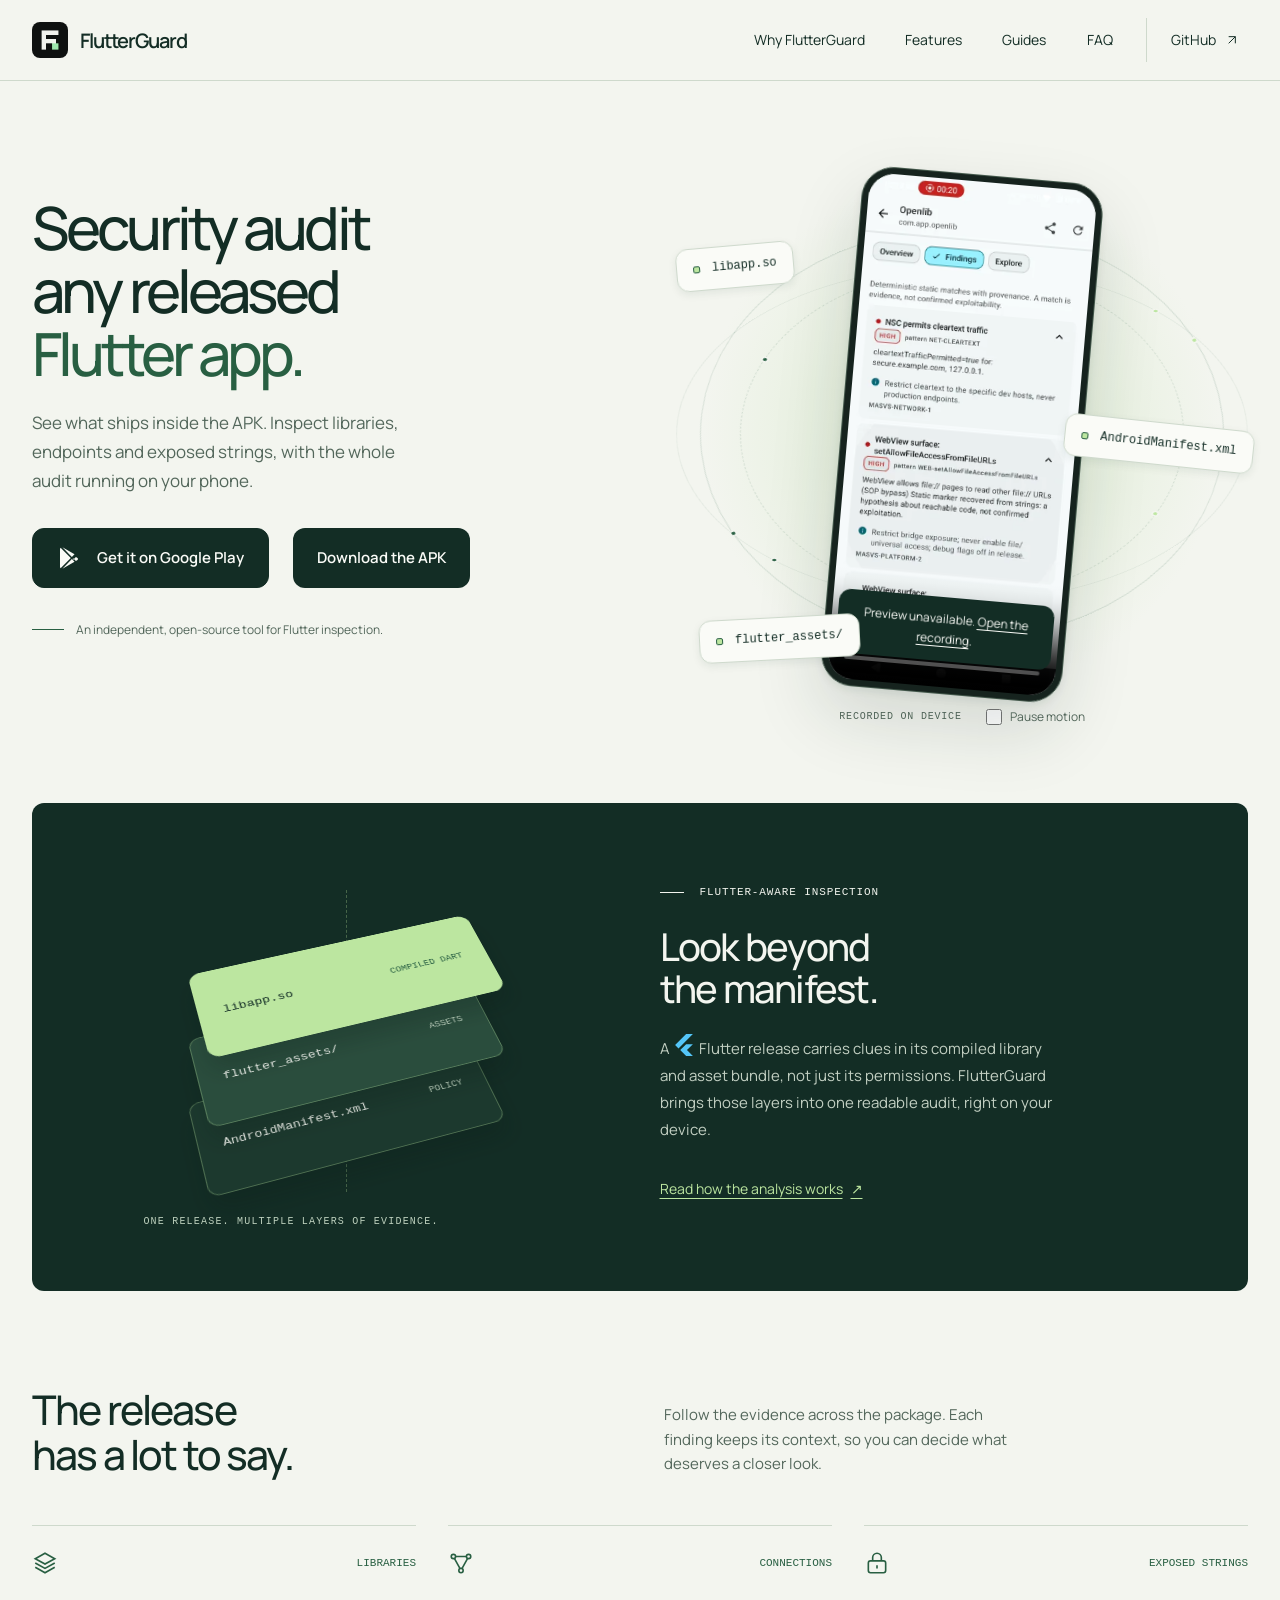
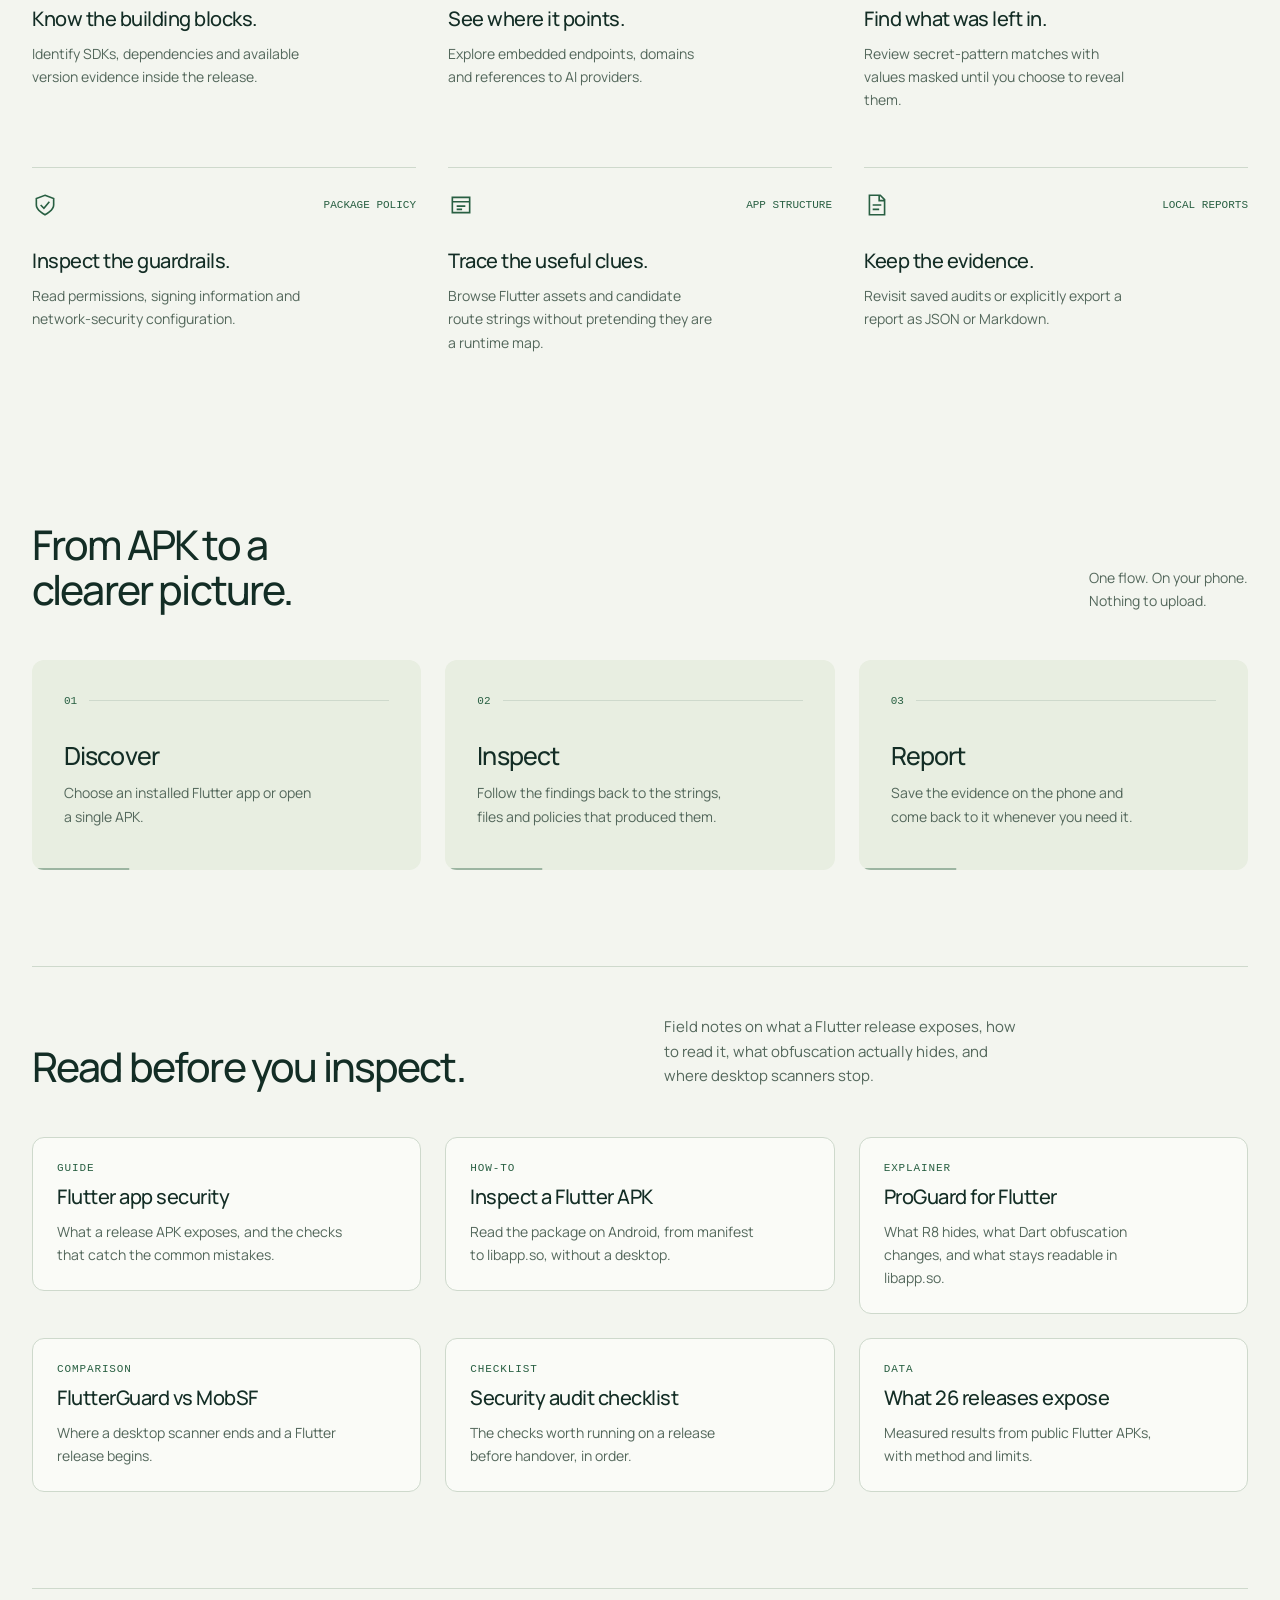
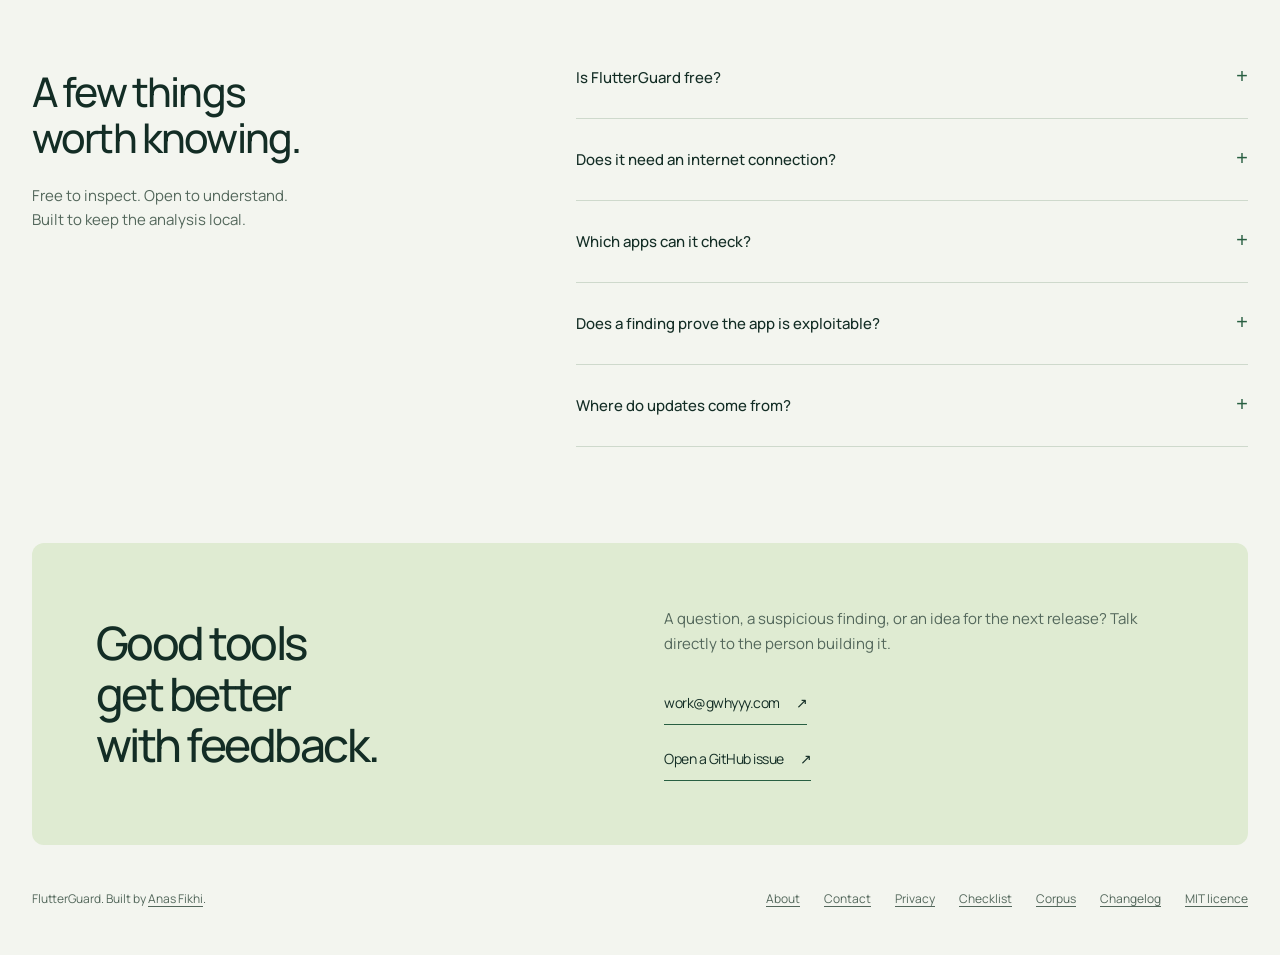
==== commit a176e4dd: "feat(site): link the checklist, corpus and changelog from guides and every footer" ====
--- a/index.html
+++ b/index.html
@@ -139,7 +139,7 @@
 
     <section id="contact" class="contact-panel container" aria-labelledby="contact-title"><h2 id="contact-title">Good tools get better with feedback.</h2><div class="contact-copy"><p>A question, a suspicious finding, or an idea for the next release? Talk directly to the person building it.</p><ul class="contact-actions"><li><a href="mailto:work@gwhyyy.com">work@gwhyyy.com <span aria-hidden="true">↗</span></a></li><li><a href="https://github.com/anasfik/FlutterGuard/issues" target="_blank" rel="noopener noreferrer">Open a GitHub issue <span aria-hidden="true">↗</span><span class="sr-only"> (opens in a new tab)</span></a></li></ul></div></section>
   </main>
-  <footer class="site-footer container"><p>FlutterGuard. Built by <a href="https://gwhyyy.com" target="_blank" rel="noopener noreferrer">Anas Fikhi<span class="sr-only"> (opens in a new tab)</span></a>.</p><nav class="footer-links" aria-label="Site"><a href="/about/">About</a><a href="/contact/">Contact</a><a href="/privacy/">Privacy</a><a href="/changelog/">Changelog</a><a href="https://github.com/anasfik/FlutterGuard/blob/main/LICENSE" target="_blank" rel="noopener noreferrer">MIT licence<span class="sr-only"> (opens in a new tab)</span></a></nav></footer>
+  <footer class="site-footer container"><p>FlutterGuard. Built by <a href="https://gwhyyy.com" target="_blank" rel="noopener noreferrer">Anas Fikhi<span class="sr-only"> (opens in a new tab)</span></a>.</p><nav class="footer-links" aria-label="Site"><a href="/about/">About</a><a href="/contact/">Contact</a><a href="/privacy/">Privacy</a><a href="/flutter-security-checklist/">Checklist</a><a href="/flutter-release-corpus/">Corpus</a><a href="/changelog/">Changelog</a><a href="https://github.com/anasfik/FlutterGuard/blob/main/LICENSE" target="_blank" rel="noopener noreferrer">MIT licence<span class="sr-only"> (opens in a new tab)</span></a></nav></footer>
   <script defer src="https://static.cloudflareinsights.com/beacon.min.js" data-cf-beacon='{"token":"f9110d5432f446d6833224ec262cdd83"}'></script>
 </body>
 </html>
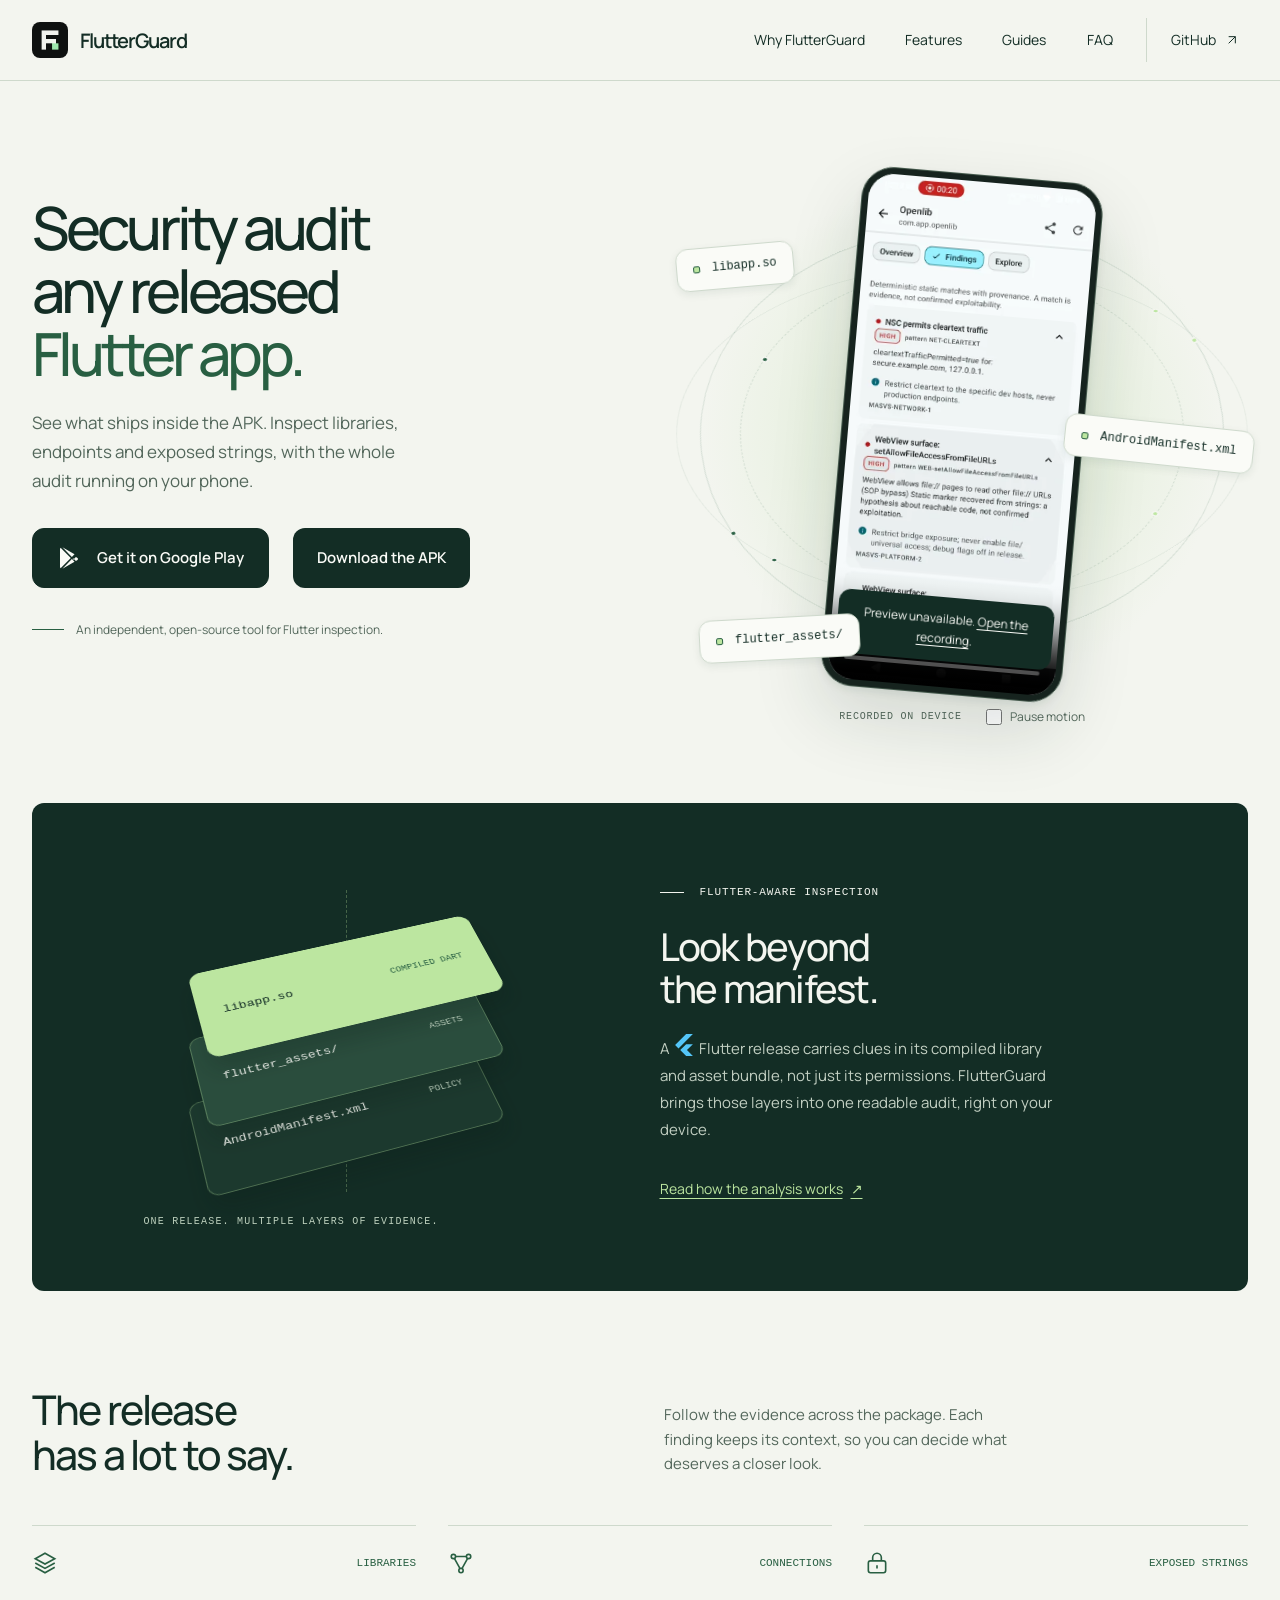
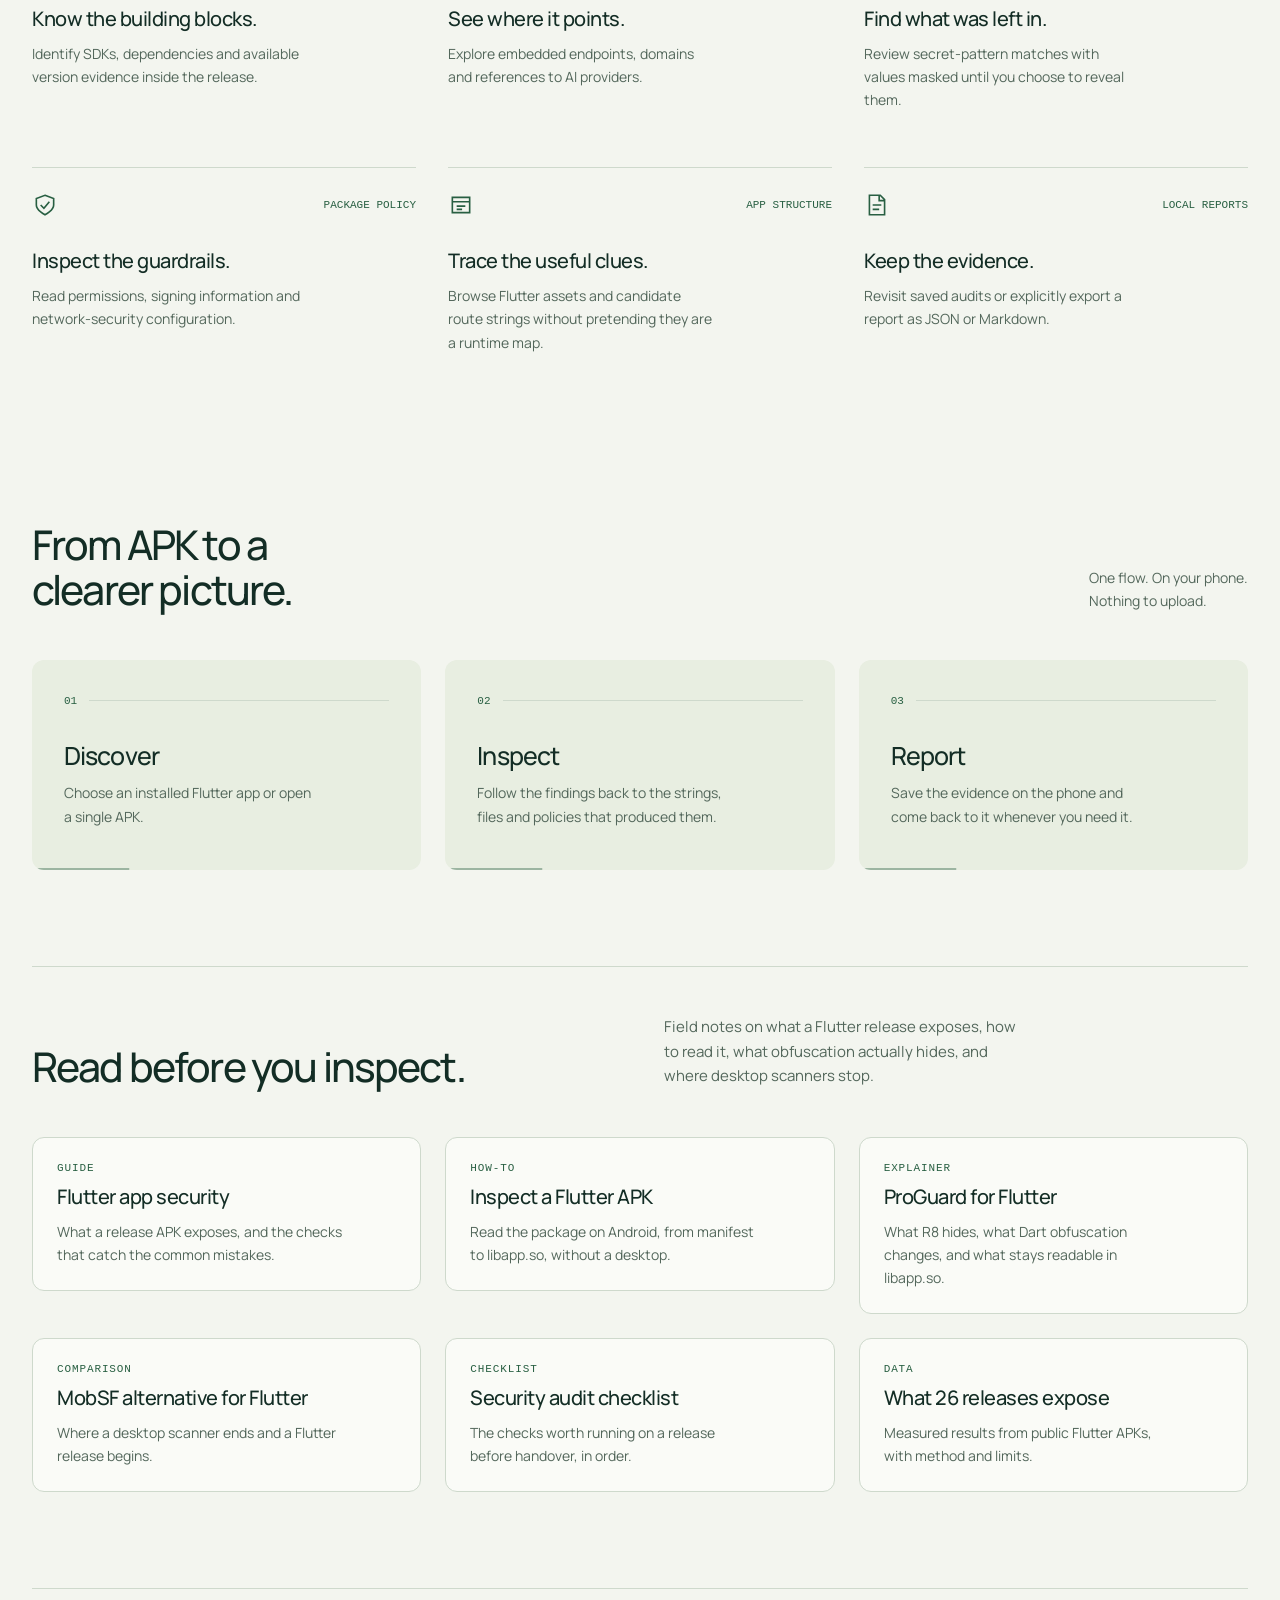
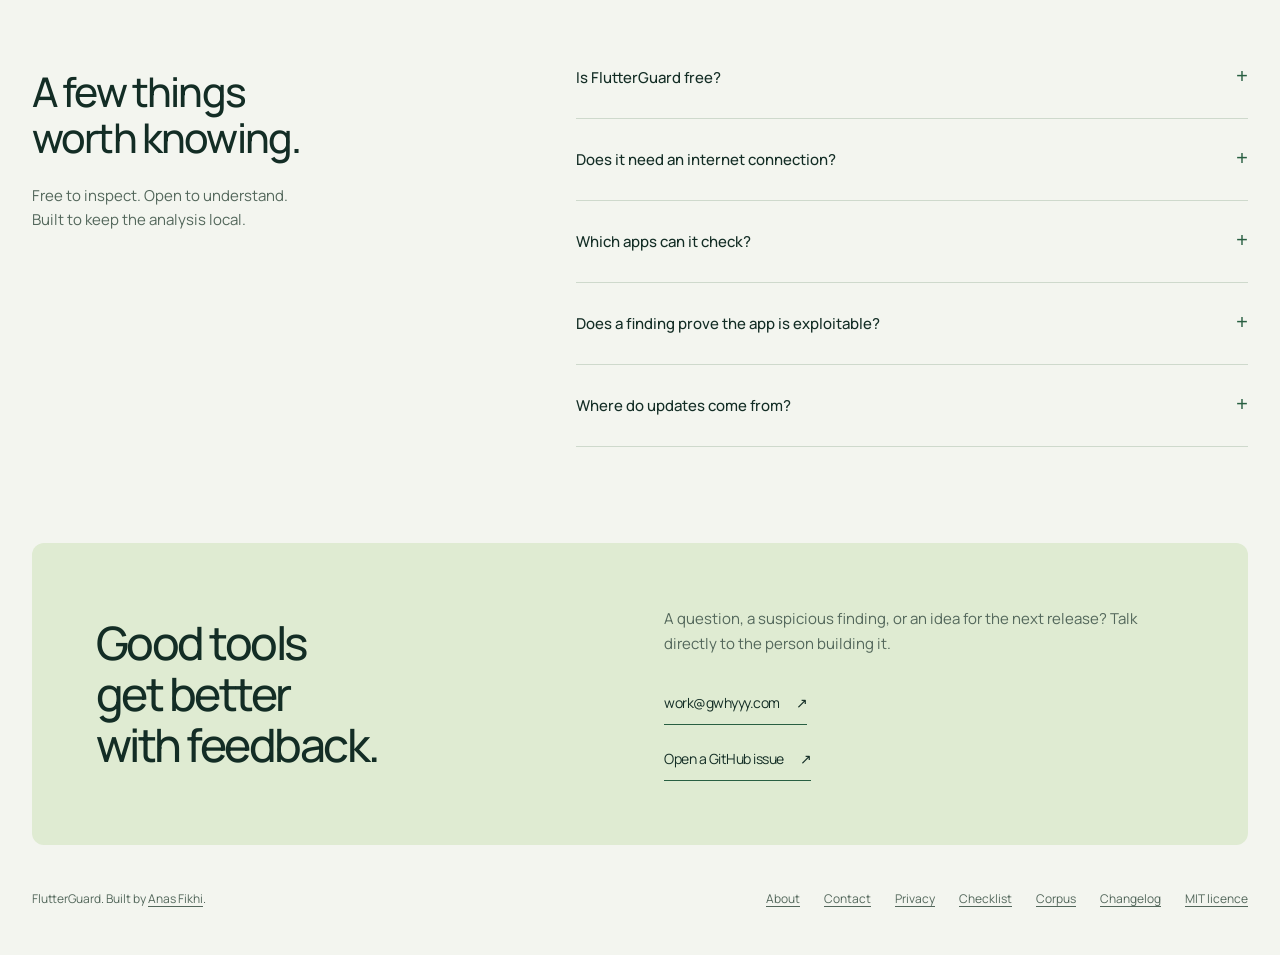
==== commit 8221f632: "seo(mobsf): answer the offline and pricing queries and use the query text in the home link" ====
--- a/index.html
+++ b/index.html
@@ -120,7 +120,7 @@
         <li><a href="/flutter-security/"><span class="guide-kicker">Guide</span><h3>Flutter app security</h3><p>What a release APK exposes, and the checks that catch the common mistakes.</p></a></li>
         <li><a href="/flutter-apk-inspection/"><span class="guide-kicker">How-to</span><h3>Inspect a Flutter APK</h3><p>Read the package on Android, from manifest to libapp.so, without a desktop.</p></a></li>
         <li><a href="/proguard-flutter/"><span class="guide-kicker">Explainer</span><h3>ProGuard for Flutter</h3><p>What R8 hides, what Dart obfuscation changes, and what stays readable in libapp.so.</p></a></li>
-        <li><a href="/mobsf-alternative/"><span class="guide-kicker">Comparison</span><h3>FlutterGuard vs MobSF</h3><p>Where a desktop scanner ends and a Flutter release begins.</p></a></li>
+        <li><a href="/mobsf-alternative/"><span class="guide-kicker">Comparison</span><h3>MobSF alternative for Flutter</h3><p>Where a desktop scanner ends and a Flutter release begins.</p></a></li>
         <li><a href="/flutter-security-checklist/"><span class="guide-kicker">Checklist</span><h3>Security audit checklist</h3><p>The checks worth running on a release before handover, in order.</p></a></li>
         <li><a href="/flutter-release-corpus/"><span class="guide-kicker">Data</span><h3>What 26 releases expose</h3><p>Measured results from public Flutter APKs, with method and limits.</p></a></li>
       </ul>
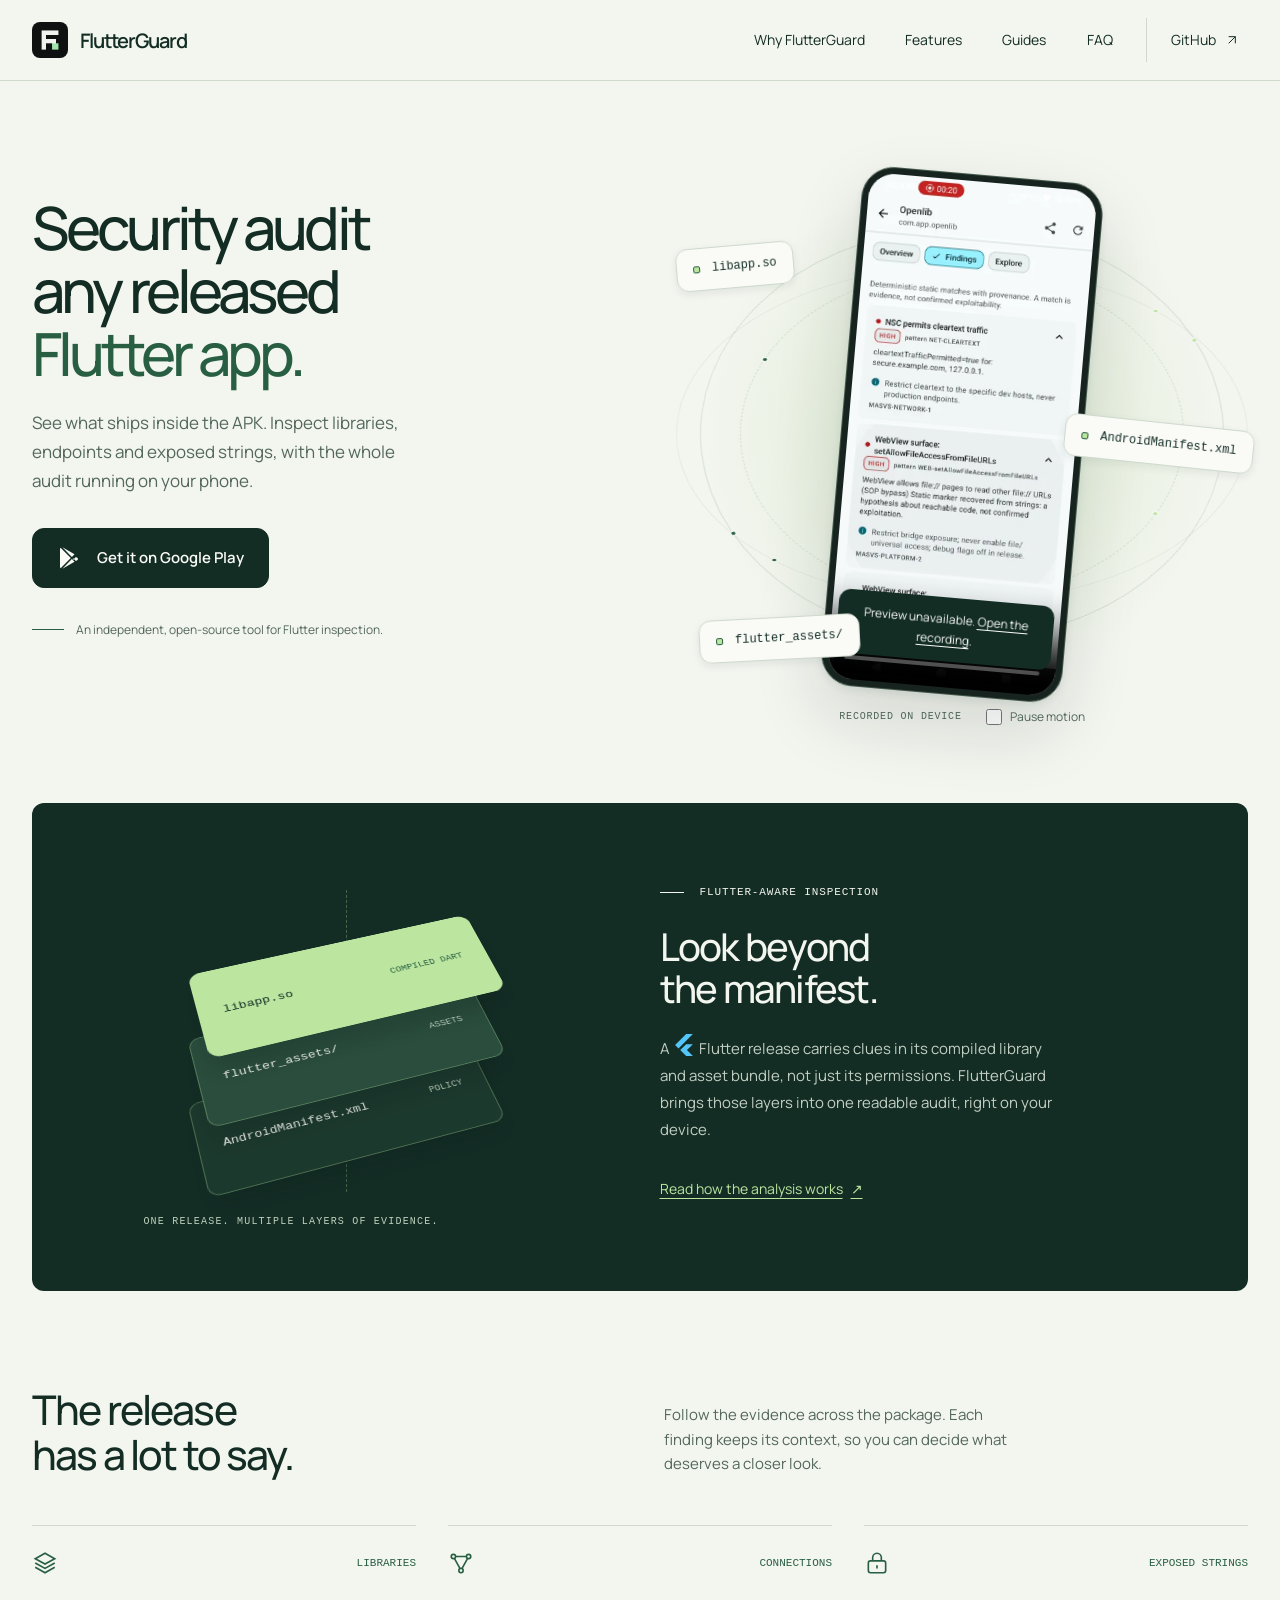
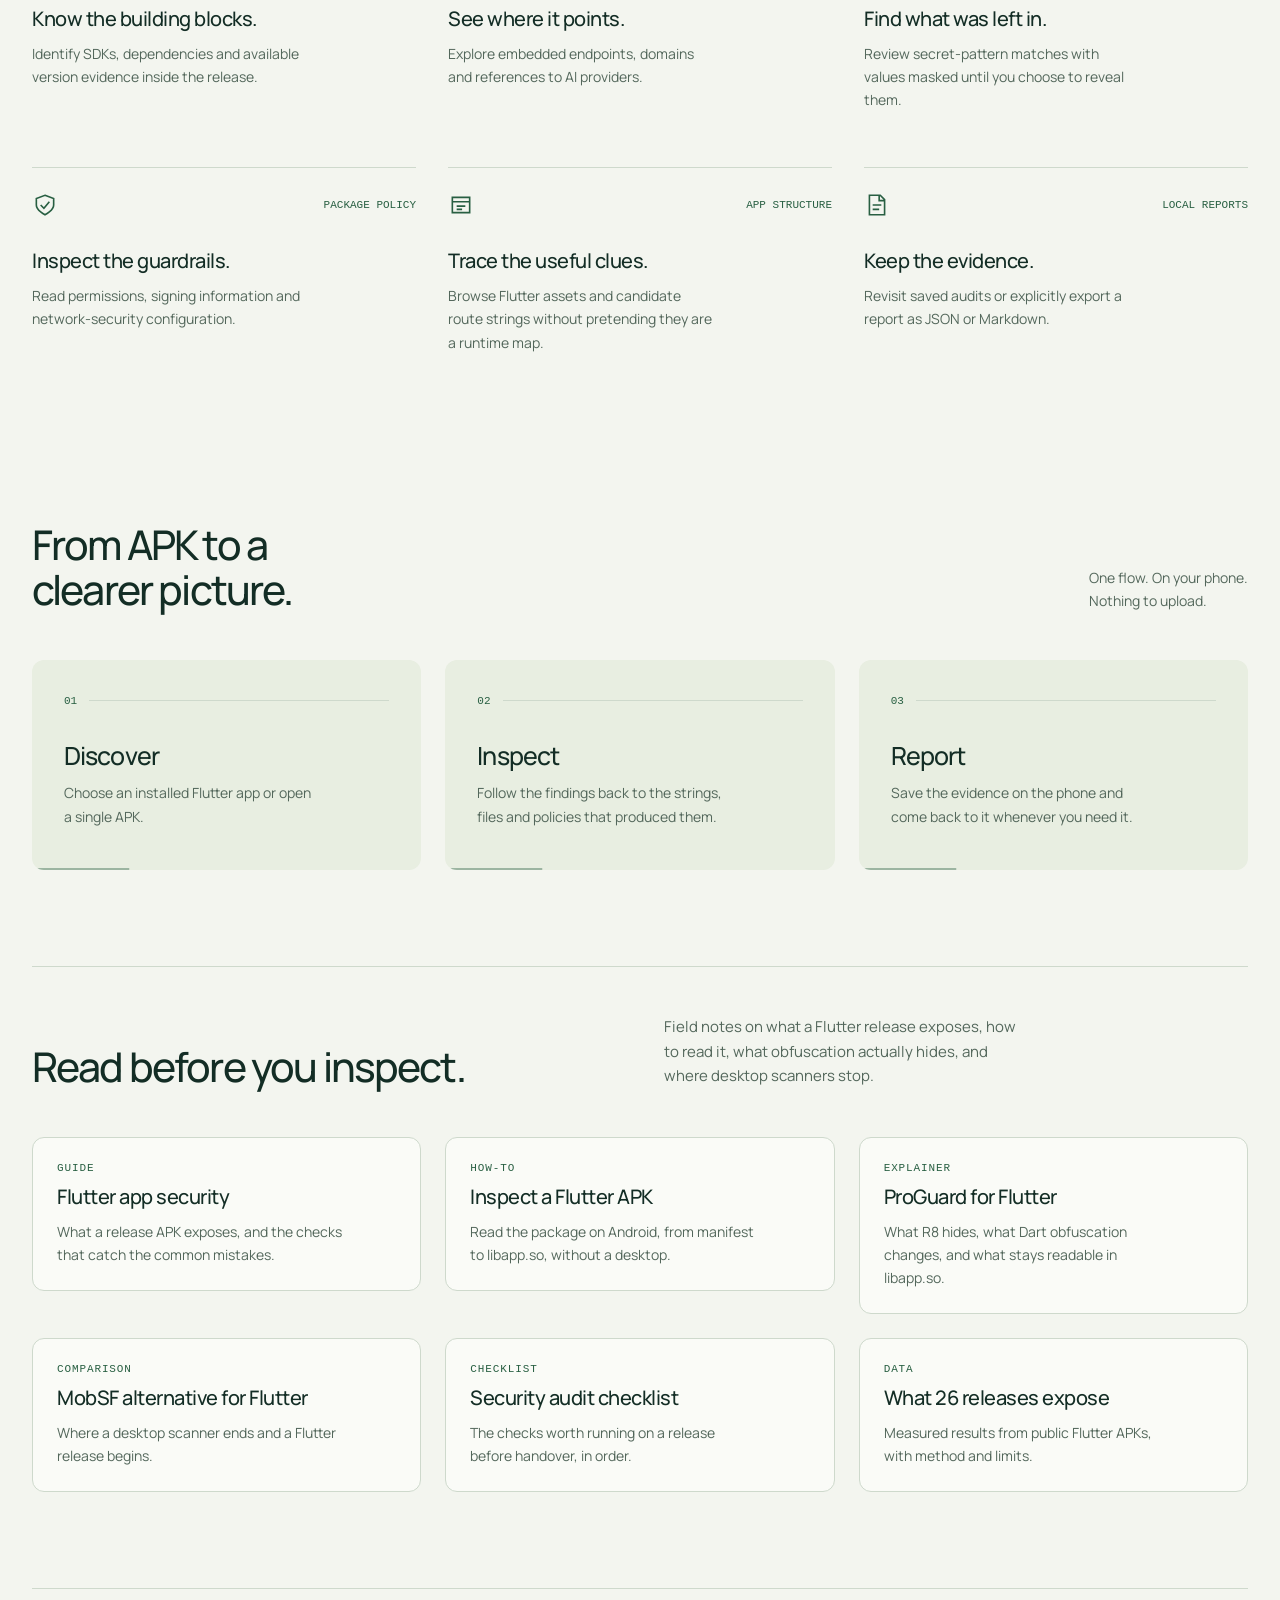
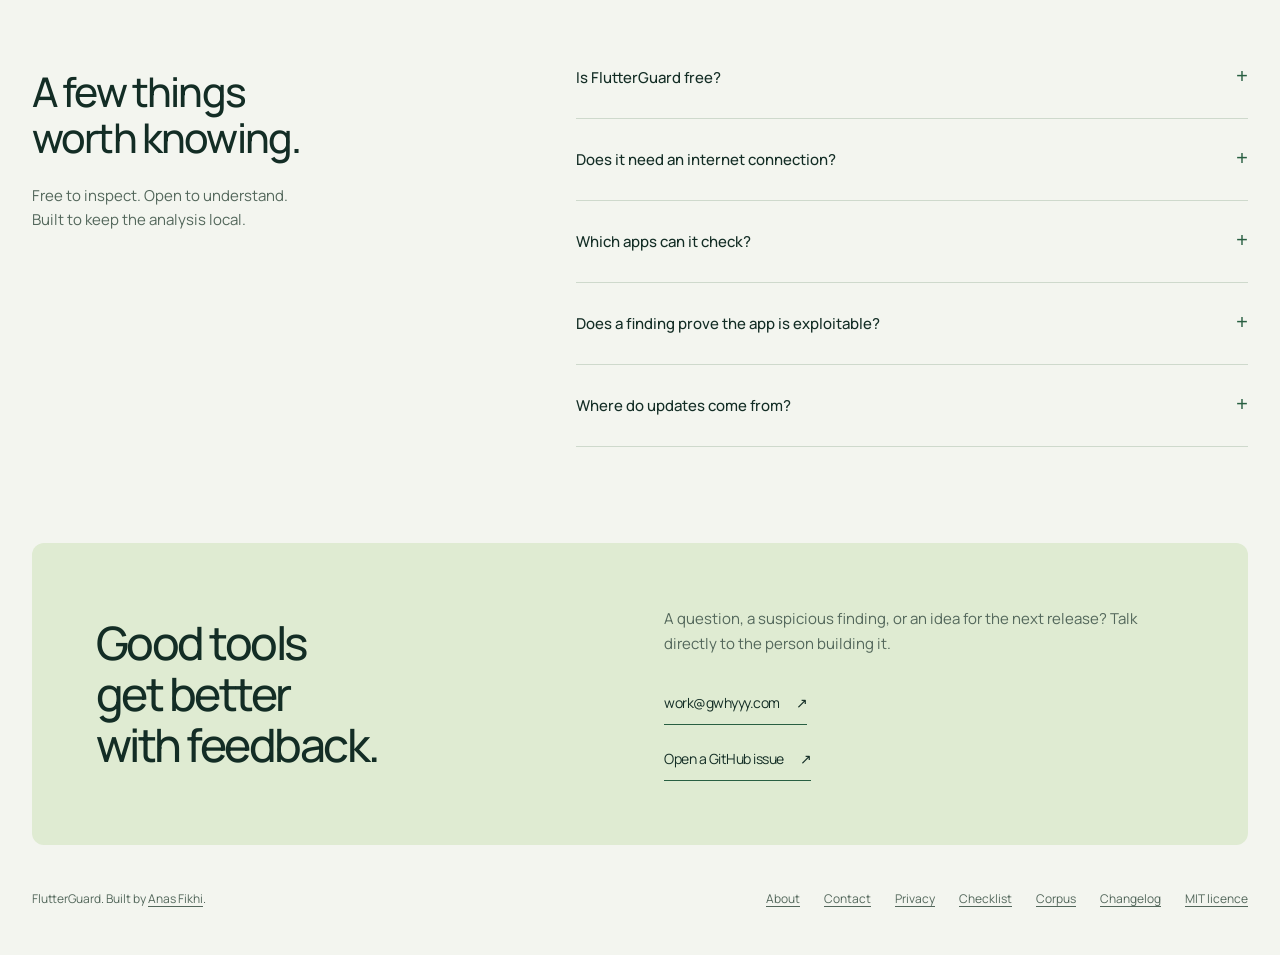
==== commit 43405848: "feat(site): make Google Play the only install action in the hero" ====
--- a/index.html
+++ b/index.html
@@ -65,7 +65,6 @@
         <p class="lead">See what ships inside the APK. Inspect libraries, endpoints and exposed strings, with the whole audit running on your phone.</p>
         <div class="hero-actions">
           <a class="play-cta" href="https://play.google.com/store/apps/details?id=com.flutterguard.app" target="_blank" rel="noopener noreferrer"><svg viewBox="0 0 24 24" fill="currentColor" aria-hidden="true"><path d="M3.609 1.814 13.792 12 3.609 22.186A2.132 2.132 0 0 1 3 20.686V3.314c0-.583.232-1.112.609-1.5Zm11.244 9.125 2.692-2.692L5.443 1.319l9.41 9.62Zm0 2.122-9.41 9.62 12.102-6.928-2.692-2.692Zm1.061-1.06 2.979 2.979 1.223-.7c1.179-.675 1.179-1.884 0-2.559l-1.223-.7-2.979 2.979Z"/></svg><span>Get it on Google Play</span><span class="sr-only"> (opens in a new tab)</span></a>
-          <a class="button" href="https://github.com/anasfik/FlutterGuard/releases/latest" target="_blank" rel="noopener noreferrer">Download the APK<span class="sr-only"> (opens in a new tab)</span></a>
         </div>
         <p class="hero-footnote">An independent, open-source tool for Flutter inspection.</p>
       </div>
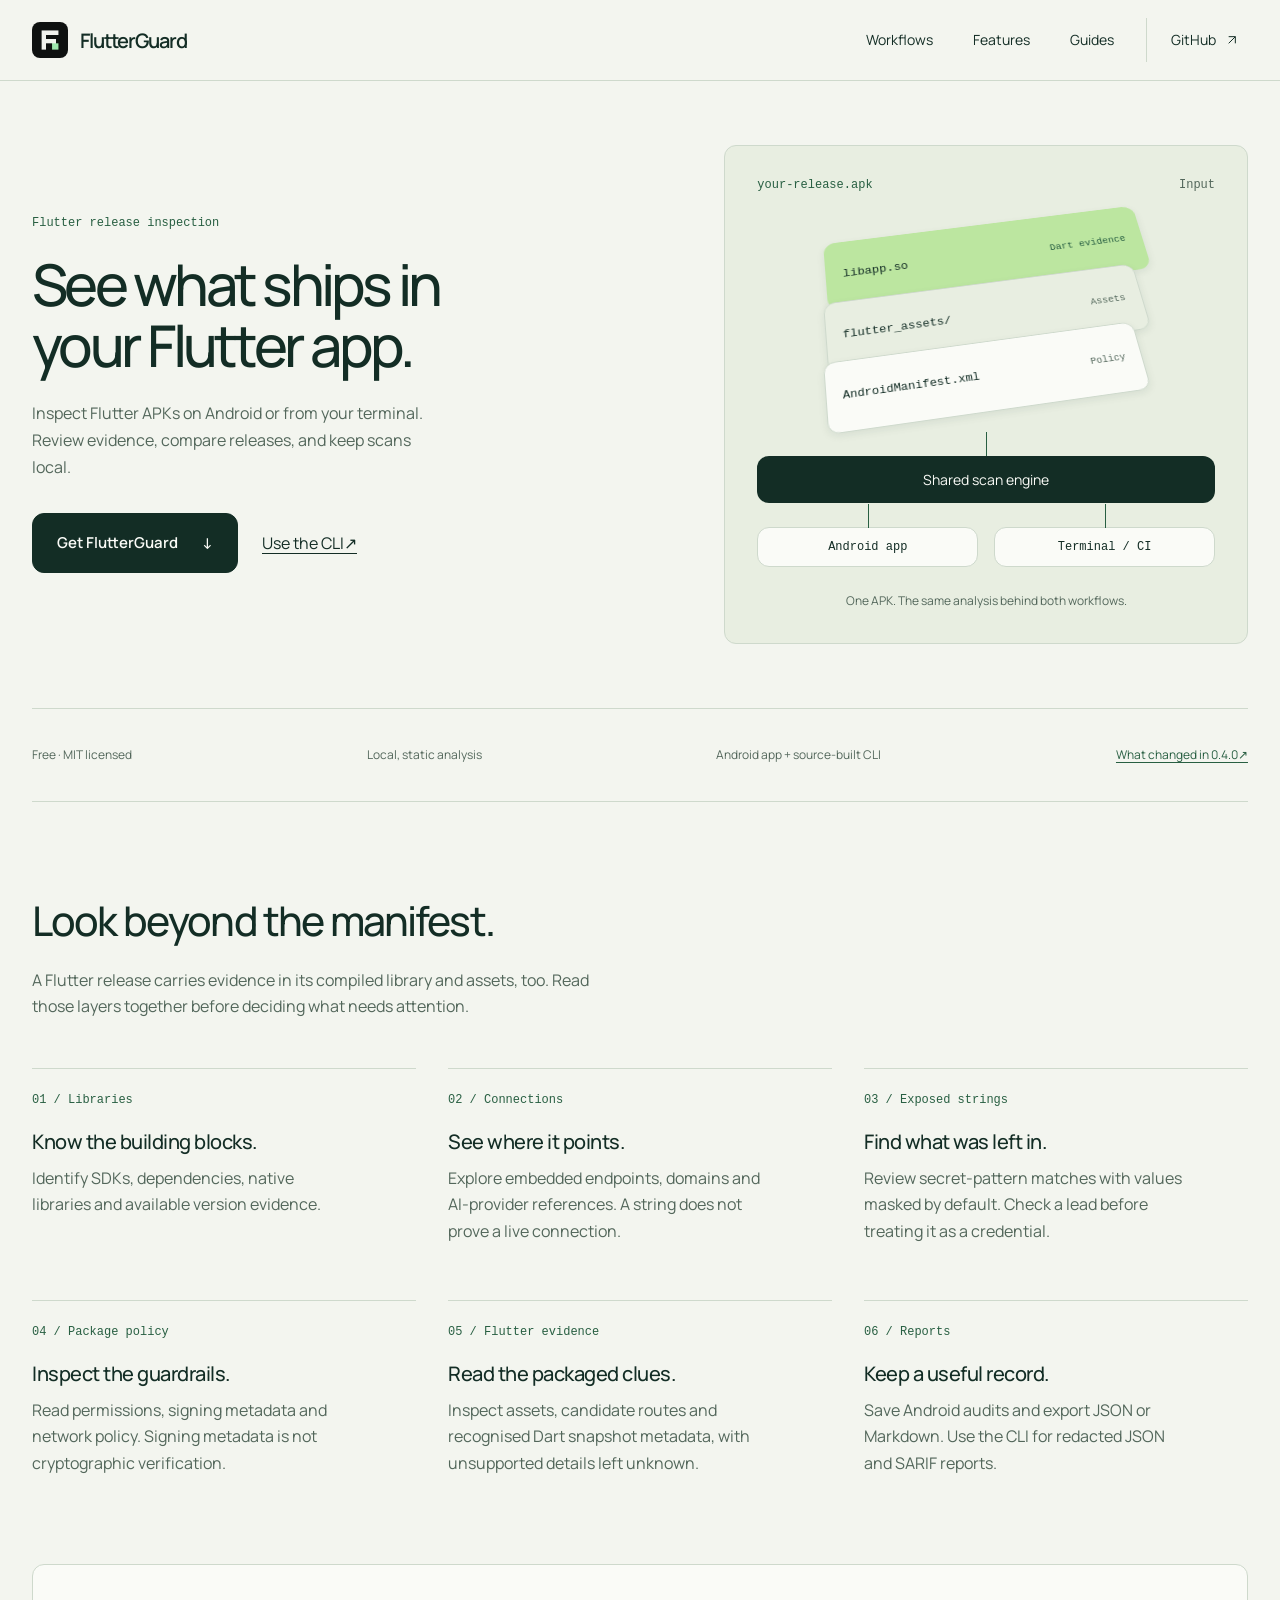
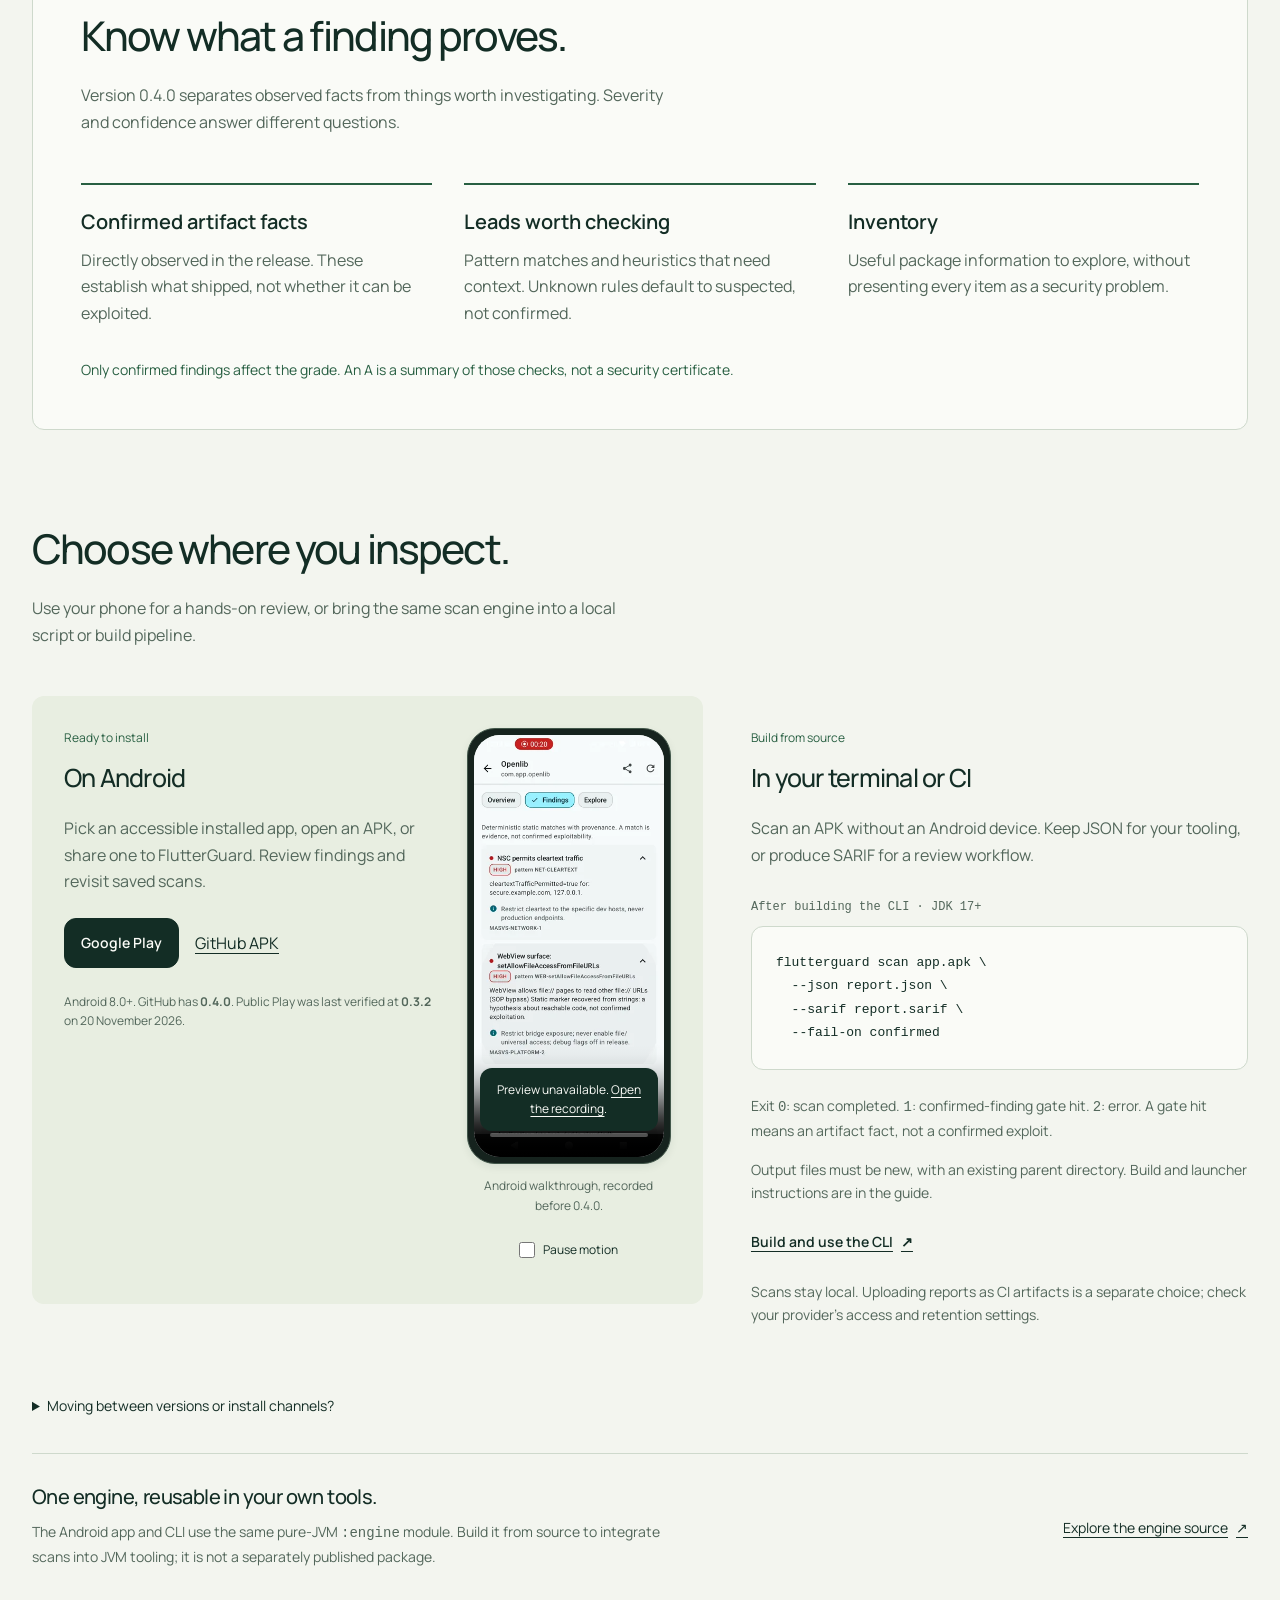
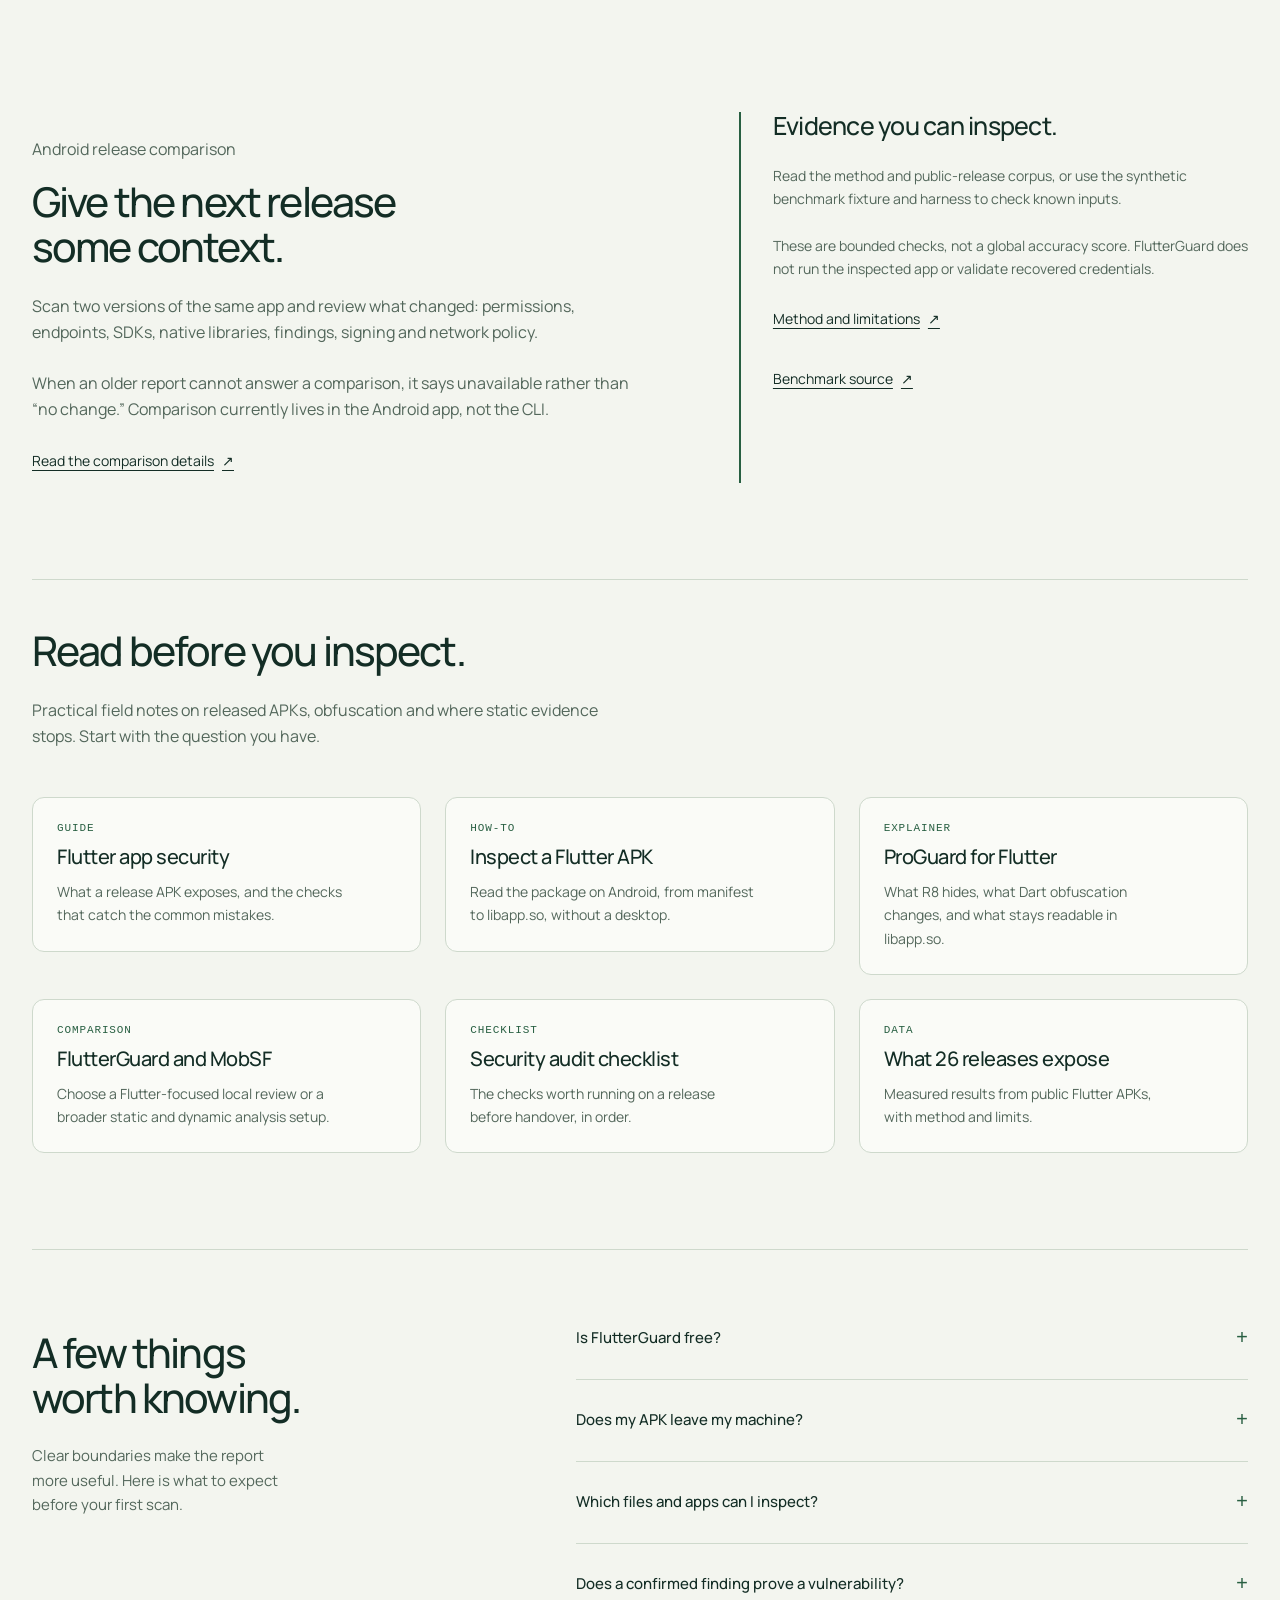
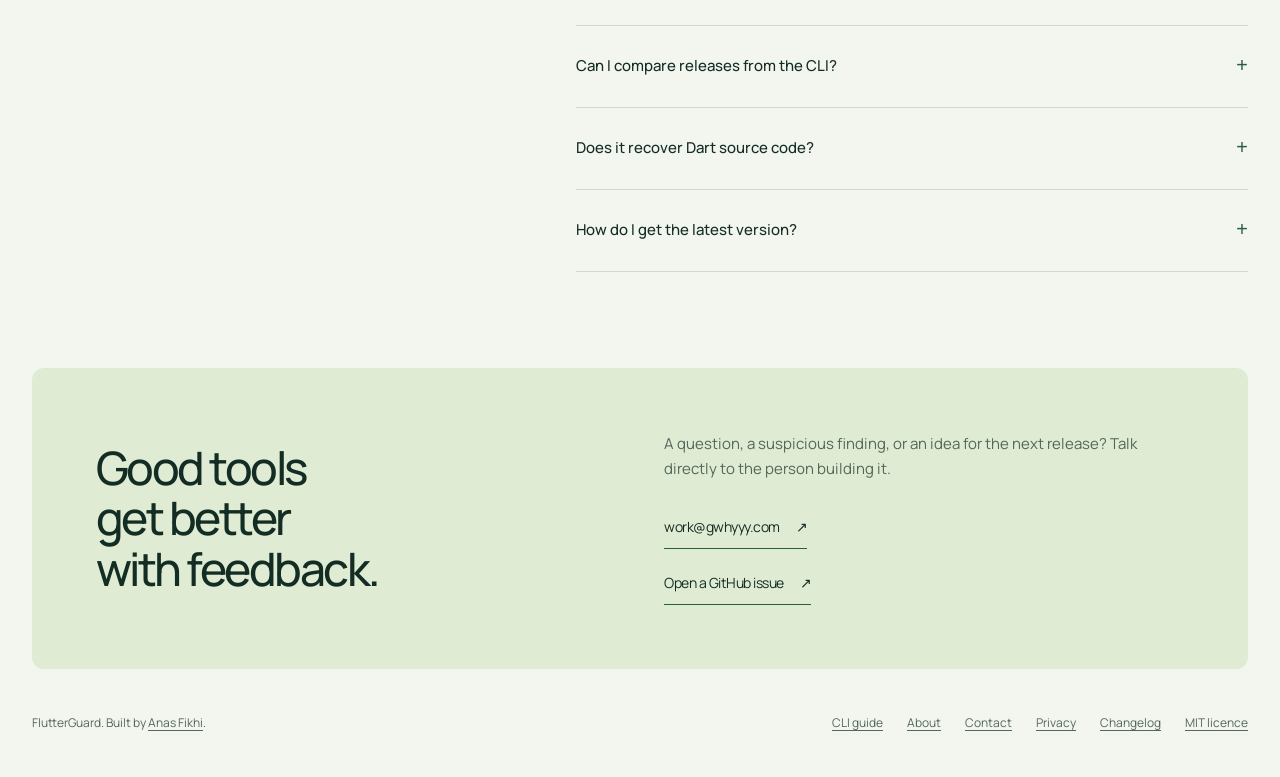
==== commit 60015343: "feat(site): present the Android app, shared engine and CLI workflows Rework the homepage around what" ====
--- a/index.html
+++ b/index.html
@@ -3,14 +3,15 @@
 <head>
   <meta charset="utf-8">
   <meta name="viewport" content="width=device-width, initial-scale=1">
-  <title>FlutterGuard: Security audit any released Flutter app</title>
-  <meta name="description" content="Security audit any released Flutter app on Android: read libraries, endpoints and exposed strings, then save the evidence on your device. MIT.">
+  <title>FlutterGuard: Flutter APK inspection on Android and in CI</title>
+  <meta name="description" content="Inspect Flutter APKs on Android or with a local CLI. Review confirmed facts, check leads, compare releases and export JSON or SARIF. Free and open source.">
   <meta name="author" content="Anas Fikhi">
   <meta name="theme-color" content="#f3f5ef">
   <meta name="color-scheme" content="light">
   <meta name="robots" content="index, follow, max-image-preview:large">
   <link rel="canonical" href="https://flutterguard.dev/">
   <link rel="alternate" type="text/plain" href="/llms.txt" title="LLM-readable summary">
+  <link rel="alternate" type="text/markdown" href="/index.md" title="This page as Markdown">
   <link rel="icon" href="/icon-192.png" type="image/png" sizes="192x192">
   <link rel="apple-touch-icon" href="/apple-touch-icon.png">
   <link rel="manifest" href="/site.webmanifest">
@@ -19,41 +20,35 @@
   <script src="/site.js" defer></script>
   <meta property="og:type" content="website">
   <meta property="og:site_name" content="FlutterGuard">
-  <meta property="og:title" content="Security audit any released Flutter app.">
-  <meta property="og:description" content="Read libraries, endpoints and exposed strings on your Android device. Offline, no account.">
+  <meta property="og:title" content="See what ships in your Flutter app.">
+  <meta property="og:description" content="Local Flutter APK inspection. Android app, source-built CLI and shared engine. Facts kept apart from leads.">
   <meta property="og:url" content="https://flutterguard.dev/">
   <meta property="og:image" content="https://flutterguard.dev/og-image.png">
   <meta property="og:image:type" content="image/png">
   <meta property="og:image:width" content="1200">
   <meta property="og:image:height" content="630">
-  <meta property="og:image:alt" content="FlutterGuard app preview inside a phone frame beside the line: Security audit any released Flutter app.">
-  <meta property="og:video" content="https://flutterguard.dev/assets/app/demo.mp4">
-  <meta property="og:video:secure_url" content="https://flutterguard.dev/assets/app/demo.mp4">
-  <meta property="og:video:type" content="video/mp4">
-  <meta property="og:video:width" content="540">
-  <meta property="og:video:height" content="1200">
+  <meta property="og:image:alt" content="FlutterGuard: see what ships in your Flutter app. Android, CLI and shared engine.">
   <meta property="og:locale" content="en_US">
   <meta name="twitter:card" content="summary_large_image">
-  <meta name="twitter:title" content="Security audit any released Flutter app.">
-  <meta name="twitter:description" content="On-device Flutter APK inspection for Android. No uploads, no account.">
+  <meta name="twitter:title" content="See what ships in your Flutter app.">
+  <meta name="twitter:description" content="Inspect Flutter APKs locally on Android or from your terminal. Free, MIT-licensed, and built around evidence.">
   <meta name="twitter:image" content="https://flutterguard.dev/og-image.png">
   <script type="application/ld+json">
-  {"@context":"https://schema.org","@type":"SoftwareApplication","name":"FlutterGuard","url":"https://flutterguard.dev/","description":"On-device Flutter APK inspection for Android. Reads libraries, endpoints and exposed strings; static findings are evidence, not proof.","applicationCategory":"SecurityApplication","operatingSystem":"Android 8.0+","image":"https://flutterguard.dev/og-image.png","screenshot":"https://flutterguard.dev/assets/app/demo-poster.webp","featureList":["Discover","Inspect","Report"],"downloadUrl":"https://github.com/anasfik/FlutterGuard/releases/latest","installUrl":"https://play.google.com/store/apps/details?id=com.flutterguard.app","license":"https://github.com/anasfik/FlutterGuard/blob/main/LICENSE","offers":{"@type":"Offer","price":"0","priceCurrency":"USD"},"author":{"@type":"Person","name":"Anas Fikhi","alternateName":"GWHYYY","url":"https://gwhyyy.com"}}
+  {"@context":"https://schema.org","@type":"SoftwareApplication","name":"FlutterGuard","url":"https://flutterguard.dev/","description":"Local static inspection of Flutter APKs through an Android app and a source-built JVM CLI, using a shared scan engine. Confirmed artifact facts are distinct from suspected leads.","applicationCategory":"SecurityApplication","operatingSystem":"Android 8.0+; source-built CLI requires JDK 17+","image":"https://flutterguard.dev/og-image.png","featureList":["Flutter APK inspection","Confirmed facts, suspected leads and inventory","Android release comparisons","JSON and SARIF CLI output","Shared pure-JVM scan engine"],"downloadUrl":"https://github.com/anasfik/FlutterGuard/releases/latest","installUrl":"https://play.google.com/store/apps/details?id=com.flutterguard.app","license":"https://github.com/anasfik/FlutterGuard/blob/main/LICENSE","offers":{"@type":"Offer","price":"0","priceCurrency":"USD"},"author":{"@type":"Person","name":"Anas Fikhi","alternateName":"GWHYYY","url":"https://gwhyyy.com"}}
   </script>
   <script type="application/ld+json">
-  {"@context":"https://schema.org","@type":"FAQPage","mainEntity":[{"@type":"Question","name":"Is FlutterGuard free?","acceptedAnswer":{"@type":"Answer","text":"Yes. It is open source under the MIT licence, with no account, no ads and no paid tier."}},{"@type":"Question","name":"Does it need an internet connection?","acceptedAnswer":{"@type":"Answer","text":"No. The app has no INTERNET permission, so scans run entirely on the device."}},{"@type":"Question","name":"Which apps can it check?","acceptedAnswer":{"@type":"Answer","text":"Flutter apps you own or are authorised to test, either installed on the device or supplied as a single APK."}},{"@type":"Question","name":"Does a finding prove the app is exploitable?","acceptedAnswer":{"@type":"Answer","text":"No. Findings are static evidence from the release, not a confirmed exploit."}},{"@type":"Question","name":"Where do updates come from?","acceptedAnswer":{"@type":"Answer","text":"Updates ship through Google Play, and APK releases are also published on GitHub."}}]}
+  {"@context":"https://schema.org","@type":"FAQPage","mainEntity":[{"@type":"Question","name":"Is FlutterGuard free?","acceptedAnswer":{"@type":"Answer","text":"Yes. The Android app, CLI and engine are open source under the MIT licence. There is no account or paid tier."}},{"@type":"Question","name":"Does my APK leave my machine?","acceptedAnswer":{"@type":"Answer","text":"Scans run locally. The Android app has no INTERNET permission, and the CLI does not upload APKs. Building the CLI can download dependencies. If you upload reports from CI, your CI provider stores those artifacts."}},{"@type":"Question","name":"Which files and apps can I inspect?","acceptedAnswer":{"@type":"Answer","text":"Inspect Flutter apps you own or are authorised to test. Android can read accessible installed apps or a single APK; the CLI accepts a single APK. Convert AABs to APKs first. Device restrictions can prevent installed-app access."}},{"@type":"Question","name":"Does a confirmed finding prove a vulnerability?","acceptedAnswer":{"@type":"Answer","text":"No. Confirmed means a fact observed in the packaged artifact, not a working exploit, valid credential or reachable service. Only confirmed findings affect the grade. A good grade does not certify security."}},{"@type":"Question","name":"Can I compare releases from the CLI?","acceptedAnswer":{"@type":"Answer","text":"Release comparison is available in the Android app for scans of the same app. The CLI currently scans and exports; it does not have a compare command."}},{"@type":"Question","name":"Does it recover Dart source code?","acceptedAnswer":{"@type":"Answer","text":"No. It reads packaged evidence, strings and recognised snapshot metadata. It does not reconstruct Dart source, trace runtime behaviour or prove whether a release is obfuscated."}},{"@type":"Question","name":"How do I get the latest version?","acceptedAnswer":{"@type":"Answer","text":"GitHub has the 0.4.0 Android APK. Public Google Play was last verified at 0.3.2 on 20 November 2026; check the store for its current version. Build the CLI and engine from source. Installation and signing caveats are above."}}]}
   </script>
 </head>
-<body>
+<body class="product-home">
   <a class="skip-link" href="#main-content">Skip to content</a>
   <header class="site-header">
     <div class="container header-inner">
       <a class="brand" href="/" aria-label="FlutterGuard"><img src="/assets/app/icon-512.png" width="36" height="36" alt=""><span>FlutterGuard</span></a>
       <nav class="site-nav" aria-label="Primary">
-        <a class="nav-section" href="#why">Why FlutterGuard</a>
+        <a class="nav-section" href="#get-started">Workflows</a>
         <a class="nav-section" href="#features">Features</a>
         <a class="nav-section" href="#guides">Guides</a>
-        <a class="nav-section" href="#faq">FAQ</a>
         <a class="nav-source" href="https://github.com/anasfik/FlutterGuard" target="_blank" rel="noopener noreferrer">GitHub <svg viewBox="0 0 24 24" fill="none" stroke="currentColor" stroke-width="1.5" aria-hidden="true"><path d="M7 17 17 7M7 7h10v10"/></svg><span class="sr-only"> (opens in a new tab)</span></a>
       </nav>
     </div>
@@ -61,84 +56,116 @@
   <main id="main-content" tabindex="-1">
     <section class="hero container" aria-labelledby="title">
       <div class="hero-copy">
-        <h1 id="title">Security audit any released <span class="headline-last">Flutter app.</span></h1>
-        <p class="lead">See what ships inside the APK. Inspect libraries, endpoints and exposed strings, with the whole audit running on your phone.</p>
+        <p class="hero-eyebrow">Flutter release inspection</p>
+        <h1 id="title">See what ships in your Flutter app.</h1>
+        <p class="lead">Inspect Flutter APKs on Android or from your terminal. Review evidence, compare releases, and keep scans local.</p>
         <div class="hero-actions">
-          <a class="play-cta" href="https://play.google.com/store/apps/details?id=com.flutterguard.app" target="_blank" rel="noopener noreferrer"><svg viewBox="0 0 24 24" fill="currentColor" aria-hidden="true"><path d="M3.609 1.814 13.792 12 3.609 22.186A2.132 2.132 0 0 1 3 20.686V3.314c0-.583.232-1.112.609-1.5Zm11.244 9.125 2.692-2.692L5.443 1.319l9.41 9.62Zm0 2.122-9.41 9.62 12.102-6.928-2.692-2.692Zm1.061-1.06 2.979 2.979 1.223-.7c1.179-.675 1.179-1.884 0-2.559l-1.223-.7-2.979 2.979Z"/></svg><span>Get it on Google Play</span><span class="sr-only"> (opens in a new tab)</span></a>
+          <a class="button get-cta" href="#get-started">Get FlutterGuard <span aria-hidden="true">↓</span></a>
+          <a class="quiet" href="#cli">Use the CLI <span aria-hidden="true">↗</span></a>
         </div>
-        <p class="hero-footnote">An independent, open-source tool for Flutter inspection.</p>
       </div>
-      <div class="hero-visual" aria-label="FlutterGuard in use">
-        <div class="orbit-field" aria-hidden="true"><div class="orbit orbit-one"></div><div class="orbit orbit-two"></div><div class="orbit orbit-three"></div></div>
-        <span class="file-tag tag-a" aria-hidden="true">libapp.so</span><span class="file-tag tag-b" aria-hidden="true">AndroidManifest.xml</span><span class="file-tag tag-c" aria-hidden="true">flutter_assets/</span>
-        <div class="device-frame">
-          <video class="device-video" autoplay muted loop playsinline controls preload="metadata" poster="/assets/app/demo-poster.webp" width="540" height="1200" aria-label="FlutterGuard demo: scanning installed Flutter apps, reviewing findings and exploring dependencies"><source src="/assets/app/demo.mp4" type="video/mp4">Your browser cannot play this video. <a href="/assets/app/demo.mp4">Open the demo recording</a>.</video>
-          <p class="video-fallback">Preview unavailable. <a href="/assets/app/demo.mp4">Open the recording</a>.</p>
+      <figure class="artifact-map" aria-labelledby="artifact-caption">
+        <div class="artifact-file"><span>your-release.apk</span><span>Input</span></div>
+        <div class="apk-stack" aria-hidden="true">
+          <div class="layer layer-one">AndroidManifest.xml <span>Policy</span></div>
+          <div class="layer layer-two">flutter_assets/ <span>Assets</span></div>
+          <div class="layer layer-three">libapp.so <span>Dart evidence</span></div>
         </div>
-        <div class="visual-bottom"><span>RECORDED ON DEVICE</span><label class="motion-control"><input id="pause-motion" type="checkbox"><span>Pause motion</span></label></div>
-      </div>
+        <div class="engine-node">Shared scan engine</div>
+        <div class="artifact-outputs"><span>Android app</span><span>Terminal / CI</span></div>
+        <figcaption id="artifact-caption">One APK. The same analysis behind both workflows.</figcaption>
+      </figure>
     </section>
 
-    <section id="why" class="why-panel container" aria-labelledby="why-title">
-      <div class="layer-diagram" aria-hidden="true">
-        <div class="apk-stack"><div class="diagram-guide"></div><div class="layer layer-one">AndroidManifest.xml <span>POLICY</span></div><div class="layer layer-two">flutter_assets/ <span>ASSETS</span></div><div class="layer layer-three">libapp.so <span>COMPILED DART</span></div></div>
-        <p class="diagram-caption">ONE RELEASE. MULTIPLE LAYERS OF EVIDENCE.</p>
-      </div>
-      <div class="why-copy">
-        <div class="section-intro">Flutter-aware inspection</div>
-        <h2 id="why-title">Look beyond the manifest.</h2>
-        <p>A <svg class="flutter-mark" viewBox="0 0 24 24" aria-hidden="true"><path fill="#54C5F8" d="M14.314 0 2.3 12 6 15.7 21.684.013h-7.357zm.014 11.072-6.471 6.458 6.47 6.47H21.7l-6.46-6.468 6.46-6.46h-7.37z"/></svg>Flutter release carries clues in its compiled library and asset bundle, not just its permissions. FlutterGuard brings those layers into one readable audit, right on your device.</p>
-        <a class="text-link" href="https://github.com/anasfik/FlutterGuard#readme" target="_blank" rel="noopener noreferrer">Read how the analysis works <span aria-hidden="true">↗</span><span class="sr-only"> (opens in a new tab)</span></a>
-      </div>
-    </section>
+    <aside class="product-facts container" aria-label="Product essentials"><span>Free · MIT licensed</span><span>Local, static analysis</span><span>Android app + source-built CLI</span><a href="/changelog/">What changed in 0.4.0 <span aria-hidden="true">↗</span></a></aside>
 
     <section id="features" class="capabilities container" aria-labelledby="features-title">
-      <div class="section-heading"><h2 id="features-title">The release has a lot to say.</h2><p>Follow the evidence across the package. Each finding keeps its context, so you can decide what deserves a closer look.</p></div>
+      <div id="why" class="section-heading"><h2 id="features-title">Look beyond the manifest.</h2><p>A Flutter release carries evidence in its compiled library and assets, too. Read those layers together before deciding what needs attention.</p></div>
       <ul class="capability-list">
-        <li><div class="capability-mark"><svg viewBox="0 0 24 24" aria-hidden="true"><path d="m12 3 9 5-9 5-9-5 9-5ZM3 12l9 5 9-5M3 16l9 5 9-5"/></svg><span>LIBRARIES</span></div><h3>Know the building blocks.</h3><p>Identify SDKs, dependencies and available version evidence inside the release.</p></li>
-        <li><div class="capability-mark"><svg viewBox="0 0 24 24" aria-hidden="true"><circle cx="5" cy="6" r="2"/><circle cx="19" cy="6" r="2"/><circle cx="12" cy="19" r="2"/><path d="m6 8 5 9m7-9-5 9M7 6h10"/></svg><span>CONNECTIONS</span></div><h3>See where it points.</h3><p>Explore embedded endpoints, domains and references to AI providers.</p></li>
-        <li><div class="capability-mark"><svg viewBox="0 0 24 24" aria-hidden="true"><rect x="4" y="10" width="16" height="11" rx="2"/><path d="M8 10V7a4 4 0 0 1 8 0v3m-4 4v3"/></svg><span>EXPOSED STRINGS</span></div><h3>Find what was left in.</h3><p>Review secret-pattern matches with values masked until you choose to reveal them.</p></li>
-        <li><div class="capability-mark"><svg viewBox="0 0 24 24" aria-hidden="true"><path d="m12 3 8 3v6c0 5-8 9-8 9s-8-4-8-9V6l8-3Zm-4 9 3 3 5-6"/></svg><span>PACKAGE POLICY</span></div><h3>Inspect the guardrails.</h3><p>Read permissions, signing information and network-security configuration.</p></li>
-        <li><div class="capability-mark"><svg viewBox="0 0 24 24" aria-hidden="true"><path d="M4 5h16v14H4zM4 9h16m-12 4h8m-8 3h5"/></svg><span>APP STRUCTURE</span></div><h3>Trace the useful clues.</h3><p>Browse Flutter assets and candidate route strings without pretending they are a runtime map.</p></li>
-        <li><div class="capability-mark"><svg viewBox="0 0 24 24" aria-hidden="true"><path d="M7 3h8l4 4v14H5V3h2Zm7 0v5h5M8 12h8m-8 4h6"/></svg><span>LOCAL REPORTS</span></div><h3>Keep the evidence.</h3><p>Revisit saved audits or explicitly export a report as JSON or Markdown.</p></li>
+        <li><span class="capability-mark">01 / Libraries</span><h3>Know the building blocks.</h3><p>Identify SDKs, dependencies, native libraries and available version evidence.</p></li>
+        <li><span class="capability-mark">02 / Connections</span><h3>See where it points.</h3><p>Explore embedded endpoints, domains and AI-provider references. A string does not prove a live connection.</p></li>
+        <li><span class="capability-mark">03 / Exposed strings</span><h3>Find what was left in.</h3><p>Review secret-pattern matches with values masked by default. Check a lead before treating it as a credential.</p></li>
+        <li><span class="capability-mark">04 / Package policy</span><h3>Inspect the guardrails.</h3><p>Read permissions, signing metadata and network policy. Signing metadata is not cryptographic verification.</p></li>
+        <li><span class="capability-mark">05 / Flutter evidence</span><h3>Read the packaged clues.</h3><p>Inspect assets, candidate routes and recognised Dart snapshot metadata, with unsupported details left unknown.</p></li>
+        <li><span class="capability-mark">06 / Reports</span><h3>Keep a useful record.</h3><p>Save Android audits and export JSON or Markdown. Use the CLI for redacted JSON and SARIF reports.</p></li>
       </ul>
     </section>
 
-    <section class="workflow container" aria-labelledby="workflow-title">
-      <div class="workflow-heading"><h2 id="workflow-title">From APK to a clearer picture.</h2><p>One flow. On your phone.<br>Nothing to upload.</p></div>
-      <ol class="workflow-list">
-        <li><span class="step-number" aria-hidden="true"></span><h3>Discover</h3><p>Choose an installed Flutter app or open a single APK.</p><span class="step-signal" aria-hidden="true"></span></li>
-        <li><span class="step-number" aria-hidden="true"></span><h3>Inspect</h3><p>Follow the findings back to the strings, files and policies that produced them.</p><span class="step-signal" aria-hidden="true"></span></li>
-        <li><span class="step-number" aria-hidden="true"></span><h3>Report</h3><p>Save the evidence on the phone and come back to it whenever you need it.</p><span class="step-signal" aria-hidden="true"></span></li>
-      </ol>
+    <section id="confidence" class="confidence-section container" aria-labelledby="confidence-title">
+      <div class="section-heading"><h2 id="confidence-title">Know what a finding proves.</h2><p>Version 0.4.0 separates observed facts from things worth investigating. Severity and confidence answer different questions.</p></div>
+      <dl class="confidence-list">
+        <div><dt>Confirmed artifact facts</dt><dd>Directly observed in the release. These establish what shipped, not whether it can be exploited.</dd></div>
+        <div><dt>Leads worth checking</dt><dd>Pattern matches and heuristics that need context. Unknown rules default to suspected, not confirmed.</dd></div>
+        <div><dt>Inventory</dt><dd>Useful package information to explore, without presenting every item as a security problem.</dd></div>
+      </dl>
+      <p class="confidence-note">Only confirmed findings affect the grade. An A is a summary of those checks, not a security certificate.</p>
+    </section>
+
+    <section id="get-started" class="workflows container" aria-labelledby="workflows-title">
+      <div class="section-heading"><h2 id="workflows-title">Choose where you inspect.</h2><p>Use your phone for a hands-on review, or bring the same scan engine into a local script or build pipeline.</p></div>
+      <div class="workflow-layout">
+        <article class="android-workflow" aria-labelledby="android-title">
+          <div class="android-copy"><p class="workflow-label">Ready to install</p><h3 id="android-title">On Android</h3><p>Pick an accessible installed app, open an APK, or share one to FlutterGuard. Review findings and revisit saved scans.</p>
+            <div class="install-actions"><a class="play-cta" href="https://play.google.com/store/apps/details?id=com.flutterguard.app" target="_blank" rel="noopener noreferrer">Google Play<span class="sr-only"> (opens in a new tab)</span></a><a class="quiet" href="https://github.com/anasfik/FlutterGuard/releases/latest" target="_blank" rel="noopener noreferrer">GitHub APK<span class="sr-only"> (opens in a new tab)</span></a></div>
+            <p class="install-note">Android 8.0+. GitHub has <strong>0.4.0</strong>. Public Play was last verified at <strong>0.3.2</strong> on 20 November 2026.</p>
+          </div>
+          <figure class="android-recording">
+            <div class="device-frame"><video class="device-video" autoplay muted loop playsinline controls preload="metadata" poster="/assets/app/demo-poster.webp" width="540" height="1200" aria-label="Earlier FlutterGuard Android walkthrough: picking an app, reviewing findings and exploring dependencies"><source src="/assets/app/demo.mp4" type="video/mp4">Your browser cannot play this video. <a href="/assets/app/demo.mp4">Open the demo recording</a>.</video><p class="video-fallback">Preview unavailable. <a href="/assets/app/demo.mp4">Open the recording</a>.</p></div>
+            <figcaption>Android walkthrough, recorded before 0.4.0.</figcaption>
+            <label class="motion-control"><input id="pause-motion" type="checkbox"><span>Pause motion</span></label>
+          </figure>
+        </article>
+        <article id="cli" class="cli-workflow" aria-labelledby="cli-title">
+          <p class="workflow-label">Build from source</p><h3 id="cli-title">In your terminal or CI</h3>
+          <p>Scan an APK without an Android device. Keep JSON for your tooling, or produce SARIF for a review workflow.</p>
+          <p class="command-label">After building the CLI · JDK 17+</p>
+          <pre tabindex="0"><code>flutterguard scan app.apk \
+  --json report.json \
+  --sarif report.sarif \
+  --fail-on confirmed</code></pre>
+          <p class="cli-detail">Exit <code>0</code>: scan completed. <code>1</code>: confirmed-finding gate hit. <code>2</code>: error. A gate hit means an artifact fact, not a confirmed exploit.</p>
+          <p class="cli-detail">Output files must be new, with an existing parent directory. Build and launcher instructions are in the guide.</p>
+          <a class="text-link" href="/cli/">Build and use the CLI <span aria-hidden="true">↗</span></a>
+          <p class="cli-detail">Scans stay local. Uploading reports as CI artifacts is a separate choice; check your provider’s access and retention settings.</p>
+        </article>
+      </div>
+      <details class="install-caveat"><summary>Moving between versions or install channels?</summary><p>Play and GitHub use different signing channels. GitHub releases before 0.3.4 used another key: updating those installs requires an uninstall, which deletes saved reports, history and settings. Export anything you need first; exports cannot restore that history. Check the <a href="/changelog/">install-channel notes</a> before switching.</p></details>
+      <aside id="engine" class="engine-note" aria-labelledby="engine-title"><div><h3 id="engine-title">One engine, reusable in your own tools.</h3><p>The Android app and CLI use the same pure-JVM <code>:engine</code> module. Build it from source to integrate scans into JVM tooling; it is not a separately published package.</p></div><a class="text-link" href="https://github.com/anasfik/FlutterGuard/tree/main/engine" target="_blank" rel="noopener noreferrer">Explore the engine source <span aria-hidden="true">↗</span><span class="sr-only"> (opens in a new tab)</span></a></aside>
+    </section>
+
+    <section id="compare" class="comparison-section container" aria-labelledby="compare-title">
+      <div><p class="workflow-label">Android release comparison</p><h2 id="compare-title">Give the next release some context.</h2><p>Scan two versions of the same app and review what changed: permissions, endpoints, SDKs, native libraries, findings, signing and network policy.</p><p>When an older report cannot answer a comparison, it says unavailable rather than “no change.” Comparison currently lives in the Android app, not the CLI.</p><a class="text-link" href="https://github.com/anasfik/FlutterGuard#comparing-two-releases" target="_blank" rel="noopener noreferrer">Read the comparison details <span aria-hidden="true">↗</span><span class="sr-only"> (opens in a new tab)</span></a></div>
+      <aside class="evidence-note"><h3>Evidence you can inspect.</h3><p>Read the method and public-release corpus, or use the synthetic benchmark fixture and harness to check known inputs.</p><p>These are bounded checks, not a global accuracy score. FlutterGuard does not run the inspected app or validate recovered credentials.</p><a class="text-link" href="https://github.com/anasfik/FlutterGuard/blob/main/docs/METHODOLOGY.md" target="_blank" rel="noopener noreferrer">Method and limitations <span aria-hidden="true">↗</span><span class="sr-only"> (opens in a new tab)</span></a><a class="text-link" href="https://github.com/anasfik/FlutterGuard/tree/main/benchmarks" target="_blank" rel="noopener noreferrer">Benchmark source <span aria-hidden="true">↗</span><span class="sr-only"> (opens in a new tab)</span></a></aside>
     </section>
 
     <section id="guides" class="guides container" aria-labelledby="guides-title">
-      <div class="section-heading"><h2 id="guides-title">Read before you inspect.</h2><p>Field notes on what a Flutter release exposes, how to read it, what obfuscation actually hides, and where desktop scanners stop.</p></div>
+      <div class="section-heading"><h2 id="guides-title">Read before you inspect.</h2><p>Practical field notes on released APKs, obfuscation and where static evidence stops. Start with the question you have.</p></div>
       <ul class="guide-list">
         <li><a href="/flutter-security/"><span class="guide-kicker">Guide</span><h3>Flutter app security</h3><p>What a release APK exposes, and the checks that catch the common mistakes.</p></a></li>
         <li><a href="/flutter-apk-inspection/"><span class="guide-kicker">How-to</span><h3>Inspect a Flutter APK</h3><p>Read the package on Android, from manifest to libapp.so, without a desktop.</p></a></li>
         <li><a href="/proguard-flutter/"><span class="guide-kicker">Explainer</span><h3>ProGuard for Flutter</h3><p>What R8 hides, what Dart obfuscation changes, and what stays readable in libapp.so.</p></a></li>
-        <li><a href="/mobsf-alternative/"><span class="guide-kicker">Comparison</span><h3>MobSF alternative for Flutter</h3><p>Where a desktop scanner ends and a Flutter release begins.</p></a></li>
+        <li><a href="/mobsf-alternative/"><span class="guide-kicker">Comparison</span><h3>FlutterGuard and MobSF</h3><p>Choose a Flutter-focused local review or a broader static and dynamic analysis setup.</p></a></li>
         <li><a href="/flutter-security-checklist/"><span class="guide-kicker">Checklist</span><h3>Security audit checklist</h3><p>The checks worth running on a release before handover, in order.</p></a></li>
         <li><a href="/flutter-release-corpus/"><span class="guide-kicker">Data</span><h3>What 26 releases expose</h3><p>Measured results from public Flutter APKs, with method and limits.</p></a></li>
       </ul>
     </section>
 
     <section id="faq" class="faq container" aria-labelledby="faq-title">
-      <div class="faq-heading"><h2 id="faq-title">A few things worth knowing.</h2><p>Free to inspect. Open to understand. Built to keep the analysis local.</p></div>
+      <div class="faq-heading"><h2 id="faq-title">A few things worth knowing.</h2><p>Clear boundaries make the report more useful. Here is what to expect before your first scan.</p></div>
       <div class="faq-list">
-        <details><summary>Is FlutterGuard free?</summary><p>Yes. It is open source under the MIT licence, with no account, no ads and no paid tier.</p></details>
-        <details><summary>Does it need an internet connection?</summary><p>No. The app has no INTERNET permission, so scans run entirely on the device.</p></details>
-        <details><summary>Which apps can it check?</summary><p>Flutter apps you own or are authorised to test, either installed on the device or supplied as a single APK.</p></details>
-        <details><summary>Does a finding prove the app is exploitable?</summary><p>No. Findings are static evidence from the release, not a confirmed exploit.</p></details>
-        <details><summary>Where do updates come from?</summary><p>Updates ship through Google Play, and APK releases are also published on GitHub.</p></details>
+        <details><summary>Is FlutterGuard free?</summary><p>Yes. The Android app, CLI and engine are open source under the MIT licence. There is no account or paid tier.</p></details>
+        <details><summary>Does my APK leave my machine?</summary><p>Scans run locally. The Android app has no INTERNET permission, and the CLI does not upload APKs. Building the CLI can download dependencies. If you upload reports from CI, your CI provider stores those artifacts.</p></details>
+        <details><summary>Which files and apps can I inspect?</summary><p>Inspect Flutter apps you own or are authorised to test. Android can read accessible installed apps or a single APK; the CLI accepts a single APK. Convert AABs to APKs first. Device restrictions can prevent installed-app access.</p></details>
+        <details><summary>Does a confirmed finding prove a vulnerability?</summary><p>No. Confirmed means a fact observed in the packaged artifact, not a working exploit, valid credential or reachable service. Only confirmed findings affect the grade. A good grade does not certify security.</p></details>
+        <details><summary>Can I compare releases from the CLI?</summary><p>Release comparison is available in the Android app for scans of the same app. The CLI currently scans and exports; it does not have a compare command.</p></details>
+        <details><summary>Does it recover Dart source code?</summary><p>No. It reads packaged evidence, strings and recognised snapshot metadata. It does not reconstruct Dart source, trace runtime behaviour or prove whether a release is obfuscated.</p></details>
+        <details><summary>How do I get the latest version?</summary><p>GitHub has the 0.4.0 Android APK. Public Google Play was last verified at 0.3.2 on 20 November 2026; check the store for its current version. Build the CLI and engine from source. Installation and signing caveats are above.</p></details>
       </div>
     </section>
 
     <section id="contact" class="contact-panel container" aria-labelledby="contact-title"><h2 id="contact-title">Good tools get better with feedback.</h2><div class="contact-copy"><p>A question, a suspicious finding, or an idea for the next release? Talk directly to the person building it.</p><ul class="contact-actions"><li><a href="mailto:work@gwhyyy.com">work@gwhyyy.com <span aria-hidden="true">↗</span></a></li><li><a href="https://github.com/anasfik/FlutterGuard/issues" target="_blank" rel="noopener noreferrer">Open a GitHub issue <span aria-hidden="true">↗</span><span class="sr-only"> (opens in a new tab)</span></a></li></ul></div></section>
   </main>
-  <footer class="site-footer container"><p>FlutterGuard. Built by <a href="https://gwhyyy.com" target="_blank" rel="noopener noreferrer">Anas Fikhi<span class="sr-only"> (opens in a new tab)</span></a>.</p><nav class="footer-links" aria-label="Site"><a href="/about/">About</a><a href="/contact/">Contact</a><a href="/privacy/">Privacy</a><a href="/flutter-security-checklist/">Checklist</a><a href="/flutter-release-corpus/">Corpus</a><a href="/changelog/">Changelog</a><a href="https://github.com/anasfik/FlutterGuard/blob/main/LICENSE" target="_blank" rel="noopener noreferrer">MIT licence<span class="sr-only"> (opens in a new tab)</span></a></nav></footer>
+  <footer class="site-footer container"><p>FlutterGuard. Built by <a href="https://gwhyyy.com" target="_blank" rel="noopener noreferrer">Anas Fikhi<span class="sr-only"> (opens in a new tab)</span></a>.</p><nav class="footer-links" aria-label="Site"><a href="/cli/">CLI guide</a><a href="/about/">About</a><a href="/contact/">Contact</a><a href="/privacy/">Privacy</a><a href="/changelog/">Changelog</a><a href="https://github.com/anasfik/FlutterGuard/blob/main/LICENSE" target="_blank" rel="noopener noreferrer">MIT licence<span class="sr-only"> (opens in a new tab)</span></a></nav></footer>
   <script defer src="https://static.cloudflareinsights.com/beacon.min.js" data-cf-beacon='{"token":"f9110d5432f446d6833224ec262cdd83"}'></script>
 </body>
 </html>
--- a/styles.css
+++ b/styles.css
@@ -1,6 +1,6 @@
 @font-face{font-family:Manrope;src:url('/assets/fonts/manrope-latin.woff2') format('woff2');font-weight:200 800;font-style:normal;font-display:swap}
 :root{
-  color-scheme:light;--base:#f3f5ef;--surface:#fafbf7;--ink:#132d25;--muted:#53675b;--line:#ced9cc;--accent:#bce6a0;--green:#285f42;
+  color-scheme:light;--base:#f3f5ef;--surface:#fafbf7;--ink:#132d25;--muted:#53675b;--line:#ced9cc;--accent:#bce6a0;--green:#285f42;--tint:#e8eee1;
   --font:Manrope,sans-serif;--mono:ui-monospace,SFMono-Regular,Consolas,monospace;
   --t0:1rem;--t1:1.25rem;--t2:1.563rem;--t3:1.953rem;--t4:2.441rem;--t5:3.052rem;--t6:3.815rem;
   --s1:.25rem;--s2:.5rem;--s3:.75rem;--s4:1rem;--s6:1.5rem;--s8:2rem;--s12:3rem;--s16:4rem;--s24:6rem;--s32:8rem;
@@ -36,81 +36,91 @@
 .site-nav .nav-source{border-left:1px solid var(--line);padding-left:var(--s6)}
 .nav-source svg{width:16px;height:16px}
 section[id]{scroll-margin-top:7rem}
-.hero{position:relative;display:grid;grid-template-columns:1.07fr 1fr;align-items:center;gap:var(--s8);padding-block:var(--s12) var(--s16);min-height:720px}
-.hero-copy{position:relative;z-index:2;padding-bottom:var(--s8)}
+.product-home main [id]{scroll-margin-top:7rem}
+.hero{display:grid;grid-template-columns:1.2fr 1fr;align-items:center;gap:var(--s16);padding-block:var(--s16);min-height:580px}
+.hero-copy{min-width:0}
 h1{font-size:clamp(3rem,4.65vw,4.35rem);letter-spacing:-.065em;line-height:1.06;max-width:11.8ch}
-h1 .headline-last{color:var(--green)}
-.lead{margin-top:var(--s6);max-width:37ch;color:var(--muted);font-size:1.0625rem;line-height:1.7}
+.hero h1{font-size:clamp(var(--t4),4.5vw,var(--t6));max-width:18ch}
+.hero-eyebrow{font: .75rem var(--mono);color:var(--green);margin-bottom:var(--s6)}
+.lead{margin-top:var(--s6);max-width:40ch;color:var(--muted);font-size:var(--t0);line-height:1.7}
 .hero-actions{display:flex;align-items:center;gap:var(--s6);margin-top:var(--s8);flex-wrap:wrap}
 .play-cta{display:inline-flex;align-items:center;justify-content:center;gap:var(--s4);min-height:60px;max-width:100%;padding:var(--s4) var(--s6);border:1px solid var(--ink);border-radius:var(--radius);background:var(--ink);color:var(--surface);text-decoration:none;font-size:.9375rem;font-weight:600;transition:background var(--duration),transform var(--duration),box-shadow var(--duration)}
 .play-cta svg{width:24px;height:24px;flex-shrink:0}
-.play-cta .cta-arrow{width:18px;height:18px;margin-left:var(--s4)}
 .play-cta:hover{background:var(--green);box-shadow:var(--shadow-near);transform:translateY(-2px)}
 .play-cta:active{transform:translateY(1px)}
 .text-link{display:inline-flex;align-items:center;gap:var(--s2);min-height:44px;font-size:.875rem}
-.hero-footnote{display:flex;align-items:center;gap:var(--s3);margin-top:var(--s8);font-size:.75rem;color:var(--muted)}
-.hero-footnote::before{content:'';height:1px;width:2rem;background:var(--green)}
-.hero-visual{position:relative;min-height:610px;display:grid;place-items:center;isolation:isolate}
-.orbit-field{position:absolute;width:100%;aspect-ratio:1;max-width:580px;border-radius:50%;background:radial-gradient(circle,#cbe5ba9c 0,transparent 64%);z-index:-1;overflow:clip}
-.orbit{position:absolute;inset:var(--s6);border:1px solid #285f4226;border-radius:50%;transform:rotateX(38deg) rotate(-28deg)}
-.orbit::before,.orbit::after{content:'';position:absolute;width:8px;height:8px;background:var(--green);border:2px solid var(--base);border-radius:50%;top:50%;left:-4px}
-.orbit::after{top:50%;left:auto;right:-4px;background:var(--accent)}
-.orbit-two{inset:var(--s16);transform:rotateX(42deg) rotate(28deg);border-style:dashed}
-.orbit-three{inset:0;transform:rotateX(54deg) rotate(-48deg);border-color:#285f4214}
-.device-frame{position:relative;z-index:2;width:242px;padding:6px;border-radius:32px;background:#16231e;border:1px solid #43584b;box-shadow:var(--shadow-near),var(--shadow-far);transform:rotate(5deg);overflow:hidden}
+.artifact-map{display:grid;grid-template-columns:minmax(0,1fr);justify-items:center;padding:var(--s8);border:1px solid var(--line);border-radius:var(--radius);background:var(--tint);min-width:0;overflow-wrap:anywhere}
+.artifact-file{display:flex;justify-content:space-between;flex-wrap:wrap;gap:var(--s4);width:100%;font: .75rem var(--mono);color:var(--green)}
+.artifact-file span:last-child{color:var(--muted)}
+.apk-stack{position:relative;width:min(100%,320px);height:216px;perspective:900px;margin-block:var(--s6)}
+.layer{position:absolute;inset:auto 0;height:80px;padding:var(--s4);border:1px solid var(--line);border-radius:var(--radius);background:var(--surface);transform:rotateX(32deg) rotateZ(-9deg);display:flex;align-items:center;justify-content:space-between;gap:var(--s3);font: .75rem var(--mono);box-shadow:var(--shadow-near)}
+.layer span{font-size:.625rem;color:var(--muted)}
+.layer-one{top:120px;z-index:3}
+.layer-two{top:60px;z-index:2;background:var(--tint)}
+.layer-three{top:0;z-index:1;background:var(--accent);border-color:var(--accent)}
+.layer-three span{color:var(--green)}
+.engine-node{position:relative;width:100%;padding:var(--s3);background:var(--ink);color:var(--surface);text-align:center;border-radius:var(--radius);font-size:.875rem}
+.engine-node::before{content:'';position:absolute;left:50%;height:var(--s6);bottom:100%;border-left:1px solid var(--green)}
+.artifact-outputs{display:grid;grid-template-columns:repeat(2,minmax(0,1fr));gap:var(--s4);width:100%;padding-top:var(--s6);font: .75rem var(--mono);text-align:center}
+.artifact-outputs span{position:relative;padding:var(--s3);background:var(--surface);border:1px solid var(--line);border-radius:var(--radius)}
+.artifact-outputs span::before{content:'';position:absolute;left:50%;height:var(--s6);bottom:100%;border-left:1px solid var(--green)}
+.artifact-map figcaption{font-size:.75rem;text-align:center;color:var(--muted);margin-top:var(--s6)}
+.product-facts{display:flex;align-items:center;justify-content:space-between;gap:var(--s6);flex-wrap:wrap;padding-block:var(--s6);border-block:1px solid var(--line);font-size:.75rem;color:var(--muted)}
+.product-facts a{display:inline-flex;align-items:center;min-height:44px;color:var(--green)}
+.device-frame{position:relative;width:204px;padding:6px;border-radius:28px;background:#16231e;border:1px solid #43584b;box-shadow:var(--shadow-near);overflow:hidden}
 .device-video{width:100%;height:auto;border-radius:26px;background:var(--surface);aspect-ratio:540/1200}
 .video-fallback{display:none;position:absolute;inset:auto var(--s3) var(--s8);background:var(--ink);color:var(--surface);padding:var(--s3);border-radius:var(--radius);font-size:.75rem;text-align:center}
 .media-error .video-fallback{display:block}
-.file-tag{position:absolute;z-index:3;display:flex;align-items:center;gap:var(--s3);padding:var(--s3) var(--s4);background:var(--surface);border:1px solid var(--line);border-radius:var(--radius);box-shadow:var(--shadow-near);font-family:var(--mono);font-size:.75rem;line-height:1.4}
-.file-tag::before{content:'';width:7px;height:7px;border:1px solid var(--green);border-radius:2px;background:var(--accent)}
-.tag-a{top:19%;left:0;transform:rotate(-5deg)}
-.tag-b{top:48%;right:-1%;transform:rotate(6deg)}
-.tag-c{bottom:13%;left:4%;transform:rotate(-3deg)}
-.visual-bottom{position:absolute;inset:auto 0 0;display:flex;justify-content:center;align-items:center;gap:var(--s6);font-family:var(--mono);font-size:.625rem;letter-spacing:.08em;color:var(--muted)}
 .motion-control{display:inline-flex;align-items:center;gap:var(--s2);min-height:44px;cursor:pointer;font-family:var(--font);font-size:.75rem;letter-spacing:0}
 .motion-control input{accent-color:var(--green);width:16px;height:16px;margin:0;cursor:pointer}
 .motion-control:has(:focus-visible){outline:2px solid var(--green);outline-offset:3px;border-radius:var(--s1)}
 .motion-control input:focus-visible{outline:none}
-.section-intro{display:flex;align-items:center;gap:var(--s4);font-family:var(--mono);font-size:.6875rem;letter-spacing:.08em;text-transform:uppercase;margin-bottom:var(--s6)}
-.section-intro::before{content:'';width:1.5rem;height:1px;background:currentColor}
-.why-panel{position:relative;display:grid;grid-template-columns:1fr 1.05fr;gap:var(--s16);align-items:center;padding:var(--s16);border-radius:var(--radius);background:var(--ink);color:var(--base);overflow:hidden}
-.why-panel h2{font-size:clamp(2rem,3vw,3.052rem);letter-spacing:-.045em;max-width:15ch}
-.why-copy>p{color:#c2cfc2;line-height:1.8;margin-top:var(--s6);font-size:.9375rem;max-width:45ch}
-.flutter-mark{width:22px;height:22px;display:inline-block;vertical-align:-.16em;margin-right:var(--s1)}
-.why-copy .text-link{color:var(--accent);margin-top:var(--s6)}
-.layer-diagram{position:relative;min-height:360px;display:grid;place-items:center}
-.apk-stack{position:relative;width:min(100%,300px);height:290px;perspective:900px}
-.layer{position:absolute;inset:auto 0;height:110px;padding:var(--s4) var(--s6);border:1px solid #bce6a04d;border-radius:var(--radius);background:#234336;transform:rotateX(38deg) rotateZ(-17deg);display:flex;align-items:center;justify-content:space-between;gap:var(--s4);font-family:var(--mono);font-size:.8125rem;box-shadow:0 18px 24px #081a1533}
-.layer span{font-size:.625rem;color:#bed1be}
-.layer-one{top:155px;z-index:1;background:#1c392e}
-.layer-two{top:90px;z-index:2;background:#2a4d3d}
-.layer-three{top:25px;z-index:3;background:var(--accent);color:var(--ink);border-color:var(--accent)}
-.layer-three span{color:var(--green)}
-.diagram-guide{position:absolute;left:50%;top:-12px;bottom:0;border-left:1px dashed #bce6a04d;z-index:0}
-.diagram-caption{position:absolute;bottom:0;left:0;right:0;text-align:center;font: .625rem var(--mono);letter-spacing:.12em;color:#bed1be}
-.capabilities{padding-block:var(--s24)}
-.section-heading{display:grid;grid-template-columns:1fr 1fr;gap:var(--s12);align-items:end;margin-bottom:var(--s12)}
-.section-heading h2,.workflow h2,.faq-heading h2{font-size:clamp(2rem,3.2vw,3.052rem);letter-spacing:-.045em;max-width:17ch}
-.section-heading p{max-width:40ch;color:var(--muted);font-size:.9375rem}
+.capabilities{padding-block:var(--s24) var(--s16)}
+.section-heading{margin-bottom:var(--s12);max-width:48rem}
+.section-heading h2,.comparison-section h2,.faq-heading h2{font-size:clamp(var(--t3),3.2vw,var(--t5));letter-spacing:-.045em}
+.section-heading p{max-width:60ch;color:var(--muted);font-size:var(--t0);margin-top:var(--s6)}
 .capability-list{display:grid;grid-template-columns:repeat(3,1fr);gap:var(--s8)}
 .capability-list>li{border-top:1px solid var(--line);padding-block:var(--s6);position:relative}
-.capability-mark{display:flex;justify-content:space-between;align-items:center;margin-bottom:var(--s8);color:var(--green);font: .6875rem var(--mono)}
-.capability-mark svg{width:26px;height:26px;stroke-width:1.5;stroke:currentColor;fill:none}
+.capability-mark{display:block;margin-bottom:var(--s6);color:var(--green);font: .75rem var(--mono)}
 .capability-list h3{font-size:var(--t1);letter-spacing:-.025em;margin-bottom:var(--s3)}
-.capability-list p{color:var(--muted);font-size:.875rem;max-width:30ch}
-.workflow{padding-block:var(--s12) var(--s24)}
-.workflow-heading{display:flex;justify-content:space-between;align-items:end;gap:var(--s8);margin-bottom:var(--s12)}
-.workflow-heading p{color:var(--muted);font-size:.875rem;max-width:28ch}
-.workflow-list{display:grid;grid-template-columns:repeat(3,1fr);gap:var(--s6);counter-reset:steps}
-.workflow-list>li{position:relative;padding:var(--s8);border-radius:var(--radius);background:#e8eee1;overflow:hidden;counter-increment:steps;min-height:210px}
-.step-number{font-family:var(--mono);font-size:.6875rem;color:var(--green);display:flex;align-items:center;gap:var(--s3);margin-bottom:var(--s8)}
-.step-number::before{content:'0' counter(steps)}
-.step-number::after{content:'';height:1px;background:var(--line);flex:1}
-.workflow-list h3{font-size:var(--t2);letter-spacing:-.035em;margin-bottom:var(--s3)}
-.workflow-list p{font-size:.875rem;color:var(--muted);max-width:28ch}
-.step-signal{position:absolute;inset:auto 0 0;height:2px;transform-origin:left;background:var(--green);transform:scaleX(.25);opacity:.4}
-.workflow-list>li:nth-child(2) .step-signal{animation-delay:2s}
-.workflow-list>li:nth-child(3) .step-signal{animation-delay:4s}
+.capability-list p{color:var(--muted);font-size:var(--t0);max-width:32ch}
+.confidence-section{padding:var(--s12);border:1px solid var(--line);border-radius:var(--radius);background:var(--surface)}
+.confidence-list{display:grid;grid-template-columns:repeat(3,1fr);gap:var(--s8);margin:0}
+.confidence-list>div{border-top:2px solid var(--green);padding-top:var(--s6)}
+.confidence-list dt{font-size:var(--t1);line-height:1.3;font-weight:600;margin-bottom:var(--s3)}
+.confidence-list dd{margin:0;color:var(--muted);font-size:var(--t0)}
+.confidence-note{margin-top:var(--s8);max-width:none;font-size:.875rem;color:var(--green)}
+.workflows{padding-block:var(--s24)}
+.workflow-layout{display:grid;grid-template-columns:1.35fr 1fr;gap:var(--s12);align-items:start}
+.workflow-label{font-size:.75rem;color:var(--green);margin-bottom:var(--s4)}
+.workflow-layout h3,.engine-note h3,.evidence-note h3{font-size:var(--t2);letter-spacing:-.03em;margin-bottom:var(--s6)}
+.android-workflow{display:grid;grid-template-columns:1fr auto;gap:var(--s8);padding:var(--s8);background:var(--tint);border-radius:var(--radius);min-width:0}
+.android-copy p,.cli-workflow>p,.comparison-section p{color:var(--muted);font-size:var(--t0)}
+.android-copy .workflow-label,.cli-workflow .workflow-label{color:var(--green);font-size:.75rem}
+.install-actions{display:flex;gap:var(--s4);align-items:center;flex-wrap:wrap;margin-block:var(--s6)}
+.install-actions .play-cta{min-height:48px;padding:var(--s3) var(--s4);font-size:.875rem}
+.android-copy .install-note{font-size:.75rem}
+.android-recording{display:grid;justify-items:center;gap:var(--s3)}
+.android-recording figcaption{font-size:.75rem;color:var(--muted);max-width:25ch;text-align:center}
+.cli-workflow{min-width:0;padding-block:var(--s8)}
+.cli-workflow .command-label{font: .75rem var(--mono);margin-top:var(--s8)}
+.cli-workflow pre{padding:var(--s6);border:1px solid var(--line);border-radius:var(--radius);background:var(--surface);font: .8125rem/1.8 var(--mono);white-space:pre-wrap;overflow-wrap:anywhere;margin-block:var(--s3) var(--s6)}
+.cli-workflow .cli-detail{font-size:.875rem;margin-top:var(--s4)}
+.cli-workflow .text-link{margin-top:var(--s4);font-weight:600}
+.install-caveat{border-bottom:1px solid var(--line);margin-top:var(--s6);padding-bottom:var(--s6)}
+.install-caveat summary{min-height:44px;padding-block:var(--s3);cursor:pointer;font-size:.875rem}
+.install-caveat p{font-size:.875rem;color:var(--muted);padding-block:var(--s3);max-width:90ch}
+.engine-note{display:flex;align-items:center;justify-content:space-between;gap:var(--s12);padding-top:var(--s8)}
+.engine-note h3{font-size:var(--t1);margin-bottom:var(--s3)}
+.engine-note p{color:var(--muted);font-size:.875rem;max-width:70ch}
+.engine-note>a{flex-shrink:0}
+.comparison-section{display:grid;grid-template-columns:1.2fr 1fr;gap:var(--s24);padding-block:var(--s12) var(--s24)}
+.comparison-section p{margin-top:var(--s6)}
+.comparison-section .text-link{margin-top:var(--s4)}
+.evidence-note{border-left:2px solid var(--green);padding-left:var(--s8)}
+.evidence-note h3{margin-bottom:0}
+.evidence-note p{font-size:.875rem}
+.evidence-note .text-link{display:flex;width:fit-content}
 .faq{display:grid;grid-template-columns:.8fr 1.2fr;gap:var(--s24);padding-block:var(--s12) var(--s24);border-top:1px solid var(--line)}
 .faq-heading{padding-top:var(--s8)}
 .faq-heading p{margin-top:var(--s6);font-size:.9375rem;color:var(--muted);max-width:30ch}
@@ -136,29 +146,25 @@
 .page-404 h1{max-width:18ch}
 .page-404 p{margin-block:var(--s8)}
 .actions{display:flex;gap:var(--s6);align-items:center;flex-wrap:wrap}
-.button{display:inline-flex;align-items:center;min-height:60px;padding:var(--s3) var(--s6);background:var(--ink);color:var(--surface);border-radius:var(--radius);text-decoration:none;font-size:.9375rem;font-weight:600}
+.button{display:inline-flex;align-items:center;gap:var(--s6);min-height:60px;padding:var(--s3) var(--s6);border:1px solid var(--ink);background:var(--ink);color:var(--surface);border-radius:var(--radius);text-decoration:none;font-size:.9375rem;font-weight:600;transition:background var(--duration),transform var(--duration)}
+.button:hover{background:var(--green)}
+.button:active{transform:translateY(1px)}
 .quiet{display:inline-flex;min-height:44px;align-items:center}
-@keyframes orbit-turn{to{transform:rotateX(38deg) rotate(332deg)}}
-@keyframes phone-float{50%{transform:translateY(-10px) rotate(3deg)}}
-@keyframes tag-float{50%{translate:0 -12px}}
 @keyframes layer-lift{50%{translate:0 -12px}}
-@keyframes signal-pass{0%{transform:scaleX(0);opacity:0}20%{opacity:.65}85%,100%{transform:scaleX(1);opacity:0}}
 @media(prefers-reduced-motion:no-preference){
-  .orbit-one{animation:orbit-turn 52s linear infinite}
-  .device-frame{animation:phone-float 9s var(--ease) infinite}
-  .file-tag{animation:tag-float 8s var(--ease) infinite}
-  .tag-b{animation-delay:-3s}.tag-c{animation-delay:-5s}
   .layer{animation:layer-lift 7s var(--ease) infinite}.layer-two{animation-delay:-2s}.layer-one{animation-delay:-4s}
-  .step-signal{animation:signal-pass 6s var(--ease) infinite}
 }
 body:has(#pause-motion:checked) *,body:has(#pause-motion:checked) *::before,body:has(#pause-motion:checked) *::after{animation-play-state:paused!important}
 @media(max-width:64rem){
   :root{--gutter:1.5rem}
-  .hero{gap:var(--s4);min-height:680px}
-  h1{font-size:clamp(3rem,4.8vw,3.815rem)}
-  .hero-visual{min-height:570px}.device-frame{width:224px}
-  .file-tag{font-size:.625rem;padding:var(--s3)}.tag-a{left:-1%}.tag-b{right:-2%}
-  .why-panel{gap:var(--s8);padding:var(--s12)}
+  .hero{gap:var(--s8);min-height:540px}
+  .artifact-map{padding:var(--s6)}
+  .workflow-layout{grid-template-columns:1fr}
+  .android-workflow{grid-template-columns:1fr auto;gap:var(--s12)}
+  .android-copy{max-width:40ch}
+  .cli-workflow{max-width:48rem}
+  .engine-note{align-items:start;flex-direction:column;gap:var(--s4)}
+  .comparison-section{gap:var(--s12)}
   .faq{gap:var(--s12)}
 }
 @media(max-width:48rem){
@@ -167,25 +173,26 @@
   .brand{font-size:var(--t0)}.brand img{width:32px;height:32px}
   .site-nav{gap:var(--s2);flex-wrap:wrap}.site-nav a{font-size:.8125rem}
   .site-nav .nav-section{display:none}.site-nav .nav-source{padding-left:var(--s2);border:0}
-  .hero{grid-template-columns:1fr;padding-block:var(--s12);gap:var(--s4);min-height:0}
+  .product-home .site-nav{width:100%;justify-content:space-between;flex-wrap:nowrap}
+  .product-home .site-nav .nav-section{display:inline-flex}
+  .hero{grid-template-columns:1fr;padding-block:var(--s12);gap:var(--s12);min-height:0}
   .hero-copy{padding:0;max-width:34rem}
-  h1{font-size:clamp(2.65rem,8.5vw,4rem);max-width:15ch}
+  .hero h1{font-size:clamp(var(--t4),8.5vw,var(--t5));max-width:18ch}
   .lead{max-width:39ch;font-size:var(--t0)}
-  .hero-actions{gap:var(--s4);margin-top:var(--s6)}.hero-footnote{margin-top:var(--s6)}
-  .hero-visual{min-height:610px;width:100%;max-width:520px;justify-self:center;margin-block:var(--s4)}
-  .device-frame{width:236px}.file-tag{font-size:.6875rem}.tag-a{left:0}.tag-b{right:0}.tag-c{left:2%}
-  .why-panel{grid-template-columns:1fr;gap:var(--s8);padding:var(--s8)}
-  .layer-diagram{min-height:320px;grid-row:2}.why-panel h2{max-width:20ch}.why-copy>p{max-width:none}
+  .hero-actions{gap:var(--s4);margin-top:var(--s6)}
+  .artifact-map{width:100%;max-width:32rem;justify-self:center}
+  .product-facts{display:grid;grid-template-columns:1fr 1fr;gap:var(--s4)}
   .capabilities{padding-block:var(--s16)}
-  .section-heading{grid-template-columns:1fr;gap:var(--s6);margin-bottom:var(--s8)}
+  .section-heading{margin-bottom:var(--s8)}
   .capability-list{grid-template-columns:repeat(auto-fit,minmax(min(100%,15rem),1fr));gap:var(--s6)}
   .capability-mark{margin-bottom:var(--s6)}
-  .workflow{padding-block:var(--s8) var(--s16)}
-  .workflow-heading{display:block;margin-bottom:var(--s8)}.workflow-heading p{margin-top:var(--s6);max-width:40ch}
-  .workflow-list{grid-template-columns:1fr;gap:var(--s3)}
-  .workflow-list>li{min-height:0;padding:var(--s6);display:grid;grid-template-columns:3rem 1fr;column-gap:var(--s4)}
-  .step-number{grid-row:span 2;margin-bottom:0;align-self:start;min-height:28px}.step-number::after{display:none}
-  .workflow-list h3{font-size:var(--t1)}.workflow-list p{max-width:45ch}
+  .confidence-section{padding:var(--s6)}
+  .confidence-list{grid-template-columns:1fr;gap:var(--s6)}
+  .workflows{padding-block:var(--s16)}
+  .android-workflow{grid-template-columns:1fr;padding:var(--s6);gap:var(--s8)}
+  .android-recording{justify-self:center}
+  .comparison-section{grid-template-columns:1fr;gap:var(--s8);padding-block:var(--s8) var(--s16)}
+  .evidence-note{padding-left:var(--s6)}
   .faq{grid-template-columns:1fr;gap:var(--s8);padding-block:var(--s8) var(--s16)}
   .faq-heading p{max-width:45ch}.faq-list summary{min-height:72px}
   .contact-panel{grid-template-columns:1fr;gap:var(--s8);padding:var(--s8)}
@@ -194,15 +201,14 @@
 }
 @media(max-width:30rem){
   .play-cta{gap:var(--s3);padding-inline:var(--s4)}
-  .play-cta .cta-arrow{display:none}
-  .layer{font-size:.625rem;padding-inline:var(--s3)}
-  .layer span{font-size:.5rem}
+  .layer{font-size:.6875rem;padding-inline:var(--s3)}
+  .layer span{font-size:.625rem}
 }
 @media(max-width:23rem){
   :root{--gutter:1rem}
-  .hero-visual{min-height:540px}.device-frame{width:204px}
-  .file-tag{font-size:.5625rem;padding:var(--s2)}.tag-a{top:18%}.tag-b{top:52%}.tag-c{bottom:12%}
-  .visual-bottom{gap:var(--s3);font-size:.5625rem}
+  .hero-actions{gap:var(--s3)}
+  .hero-actions .button{padding-inline:var(--s4);gap:var(--s3)}
+  .layer span{display:none}
   .capability-list{grid-template-columns:1fr}.capability-list>li{padding-bottom:var(--s3)}.capability-mark{margin-bottom:var(--s4)}
 }
 @media(prefers-reduced-motion:reduce){
@@ -213,8 +219,7 @@
 @media(forced-colors:active){
   .play-cta,.button{forced-color-adjust:none;background:ButtonFace;color:ButtonText;border:1px solid ButtonText}
   :focus-visible,.motion-control:has(:focus-visible){outline:2px solid Highlight}
-  .why-panel,.contact-panel,.workflow-list>li,.layer,.file-tag{border:1px solid CanvasText}
-  .orbit-field,.orbit{display:none}
+  .contact-panel,.layer,.artifact-map,.engine-node,.artifact-outputs span,.confidence-section{border:1px solid CanvasText}
 }
 .guides{padding-block:var(--s12) var(--s24);border-top:1px solid var(--line)}
 .guide-list{display:grid;grid-template-columns:repeat(3,1fr);gap:var(--s6);margin-top:var(--s8)}
@@ -238,7 +243,7 @@
 .article-body ol{list-style:decimal}
 .article-body li{margin-bottom:var(--s2)}
 .article-body code{font-family:var(--mono);font-size:.85em;background:#e8eee1;padding:.1em .35em;border-radius:.3rem;overflow-wrap:anywhere}
-.article-body pre{background:var(--ink);color:var(--base);padding:var(--s4);border-radius:var(--radius);overflow-x:auto;margin-bottom:var(--s6)}
+.article-body pre{background:var(--ink);color:var(--base);padding:var(--s4);border-radius:var(--radius);overflow-x:auto;white-space:pre-wrap;overflow-wrap:anywhere;margin-bottom:var(--s6)}
 .article-body pre code{background:none;padding:0;color:inherit;font-size:.8125rem}
 .article-body table{width:100%;border-collapse:collapse;margin-bottom:var(--s6);font-size:.875rem}
 @media (min-width:640px){.article-body td:first-child{white-space:nowrap}}
@@ -250,6 +255,7 @@
 .article-cta p{color:#c2cfc2}
 .article-cta .button{background:var(--accent);color:var(--ink);margin-top:var(--s4)}
 .article-cta .quiet{color:var(--accent);margin-left:var(--s4)}
+.article-cta :focus-visible{outline-color:var(--accent)}
 .article-related{border-top:1px solid var(--line);padding-top:var(--s8);margin-top:var(--s12)}
 .article-related ul{margin:var(--s4) 0 0;padding:0;list-style:none}
 .article-related li{margin-bottom:var(--s2)}
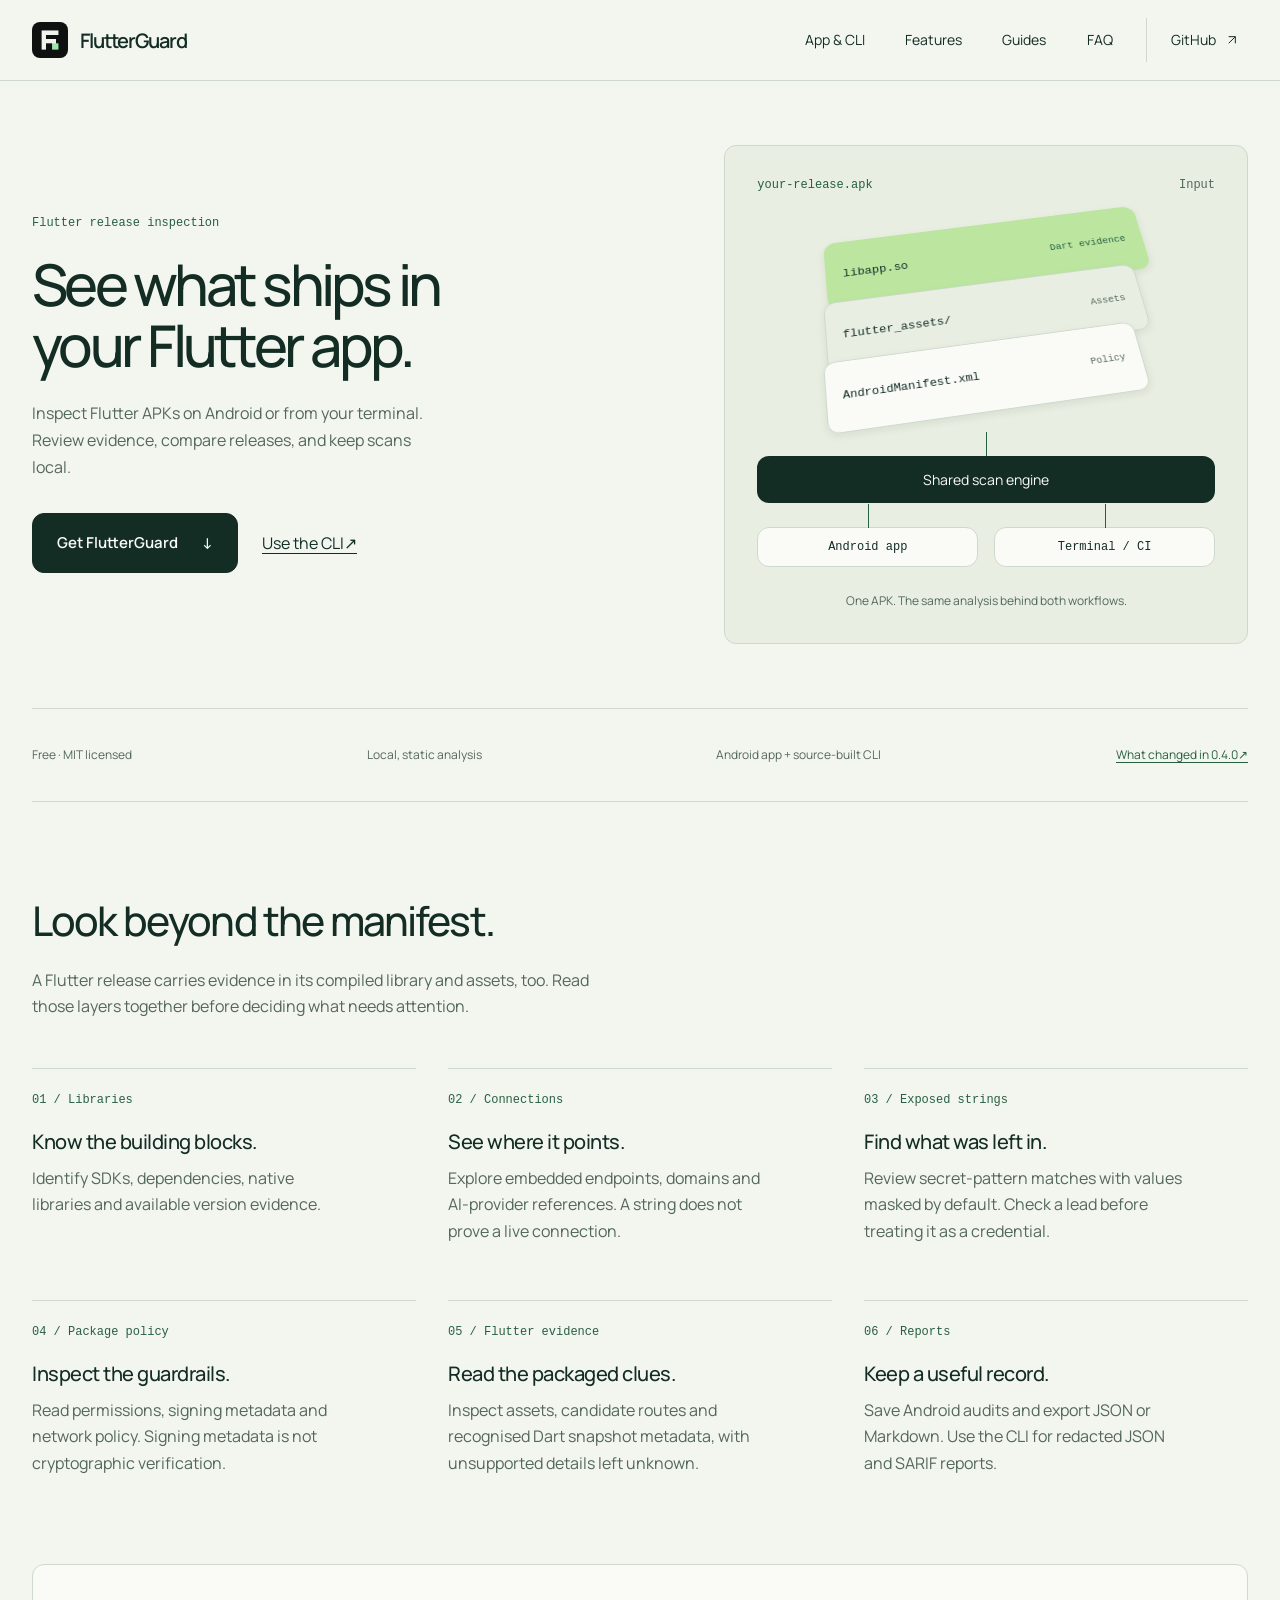
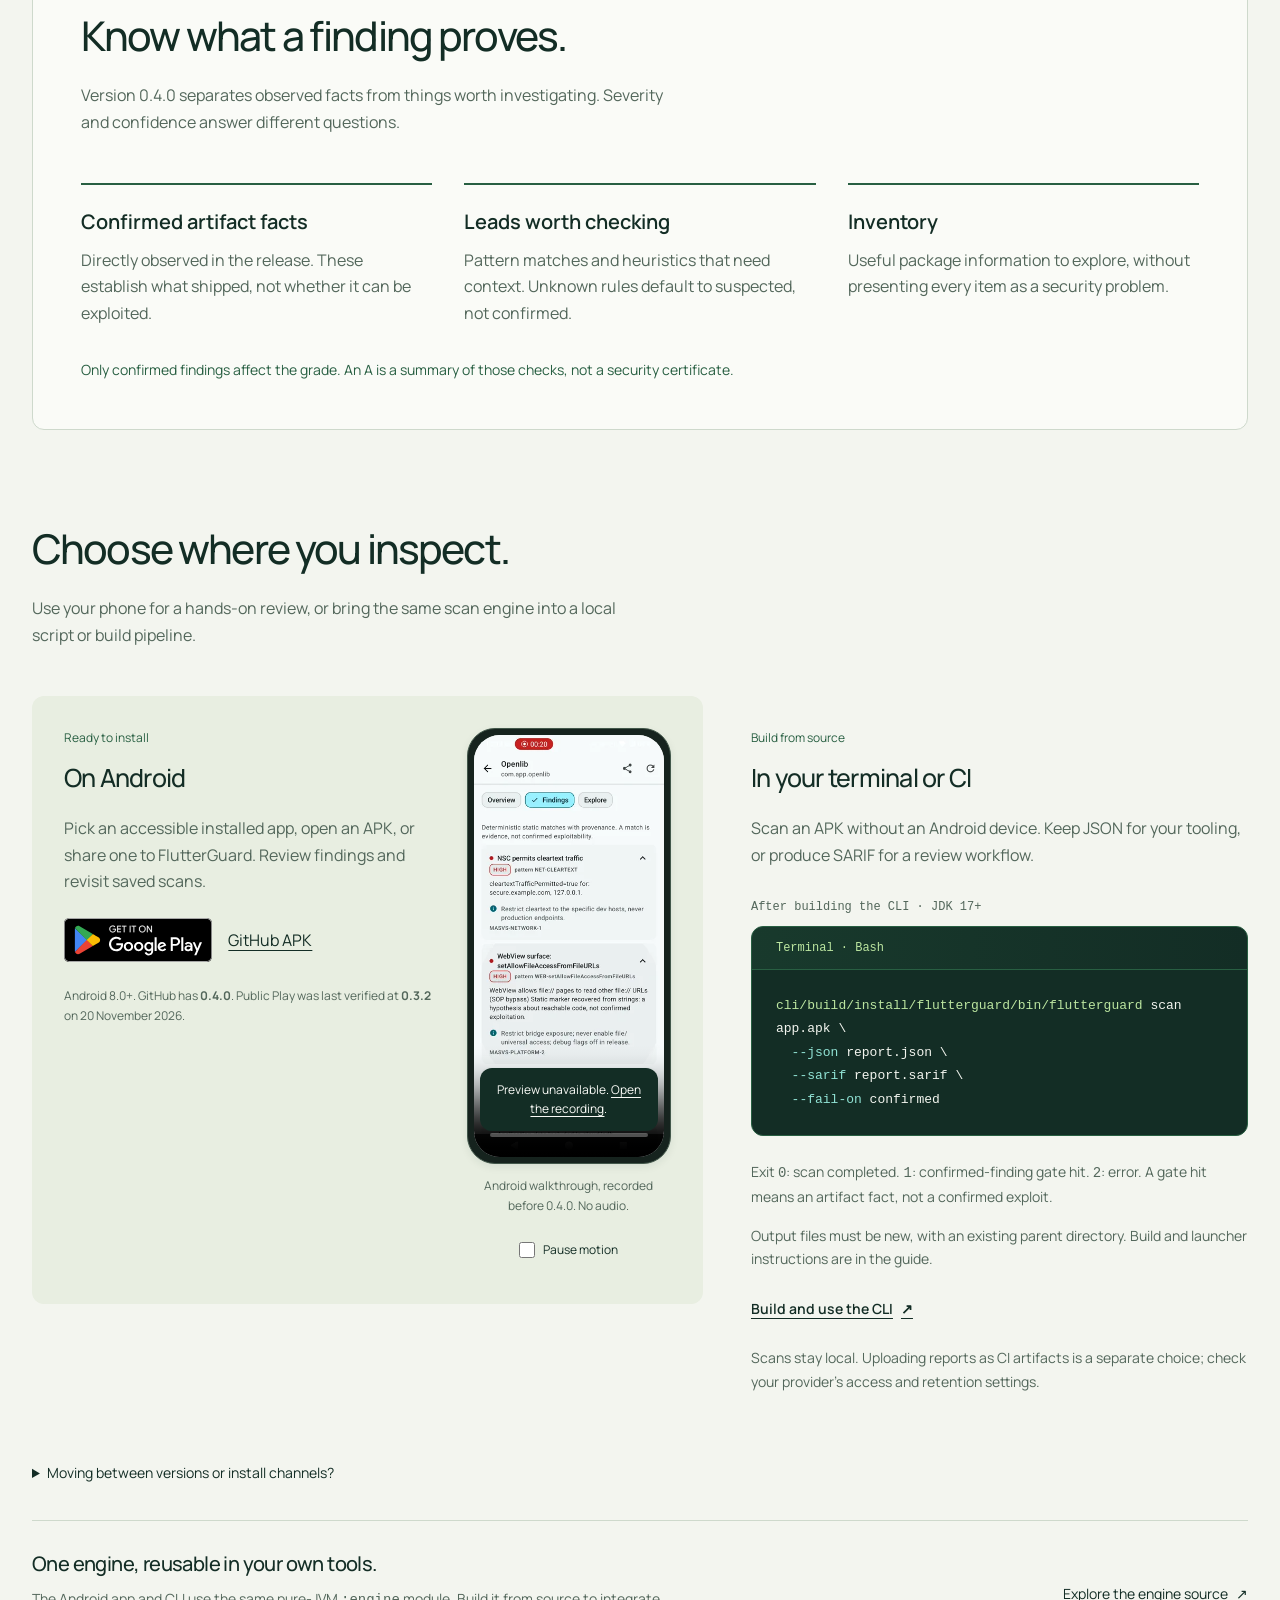
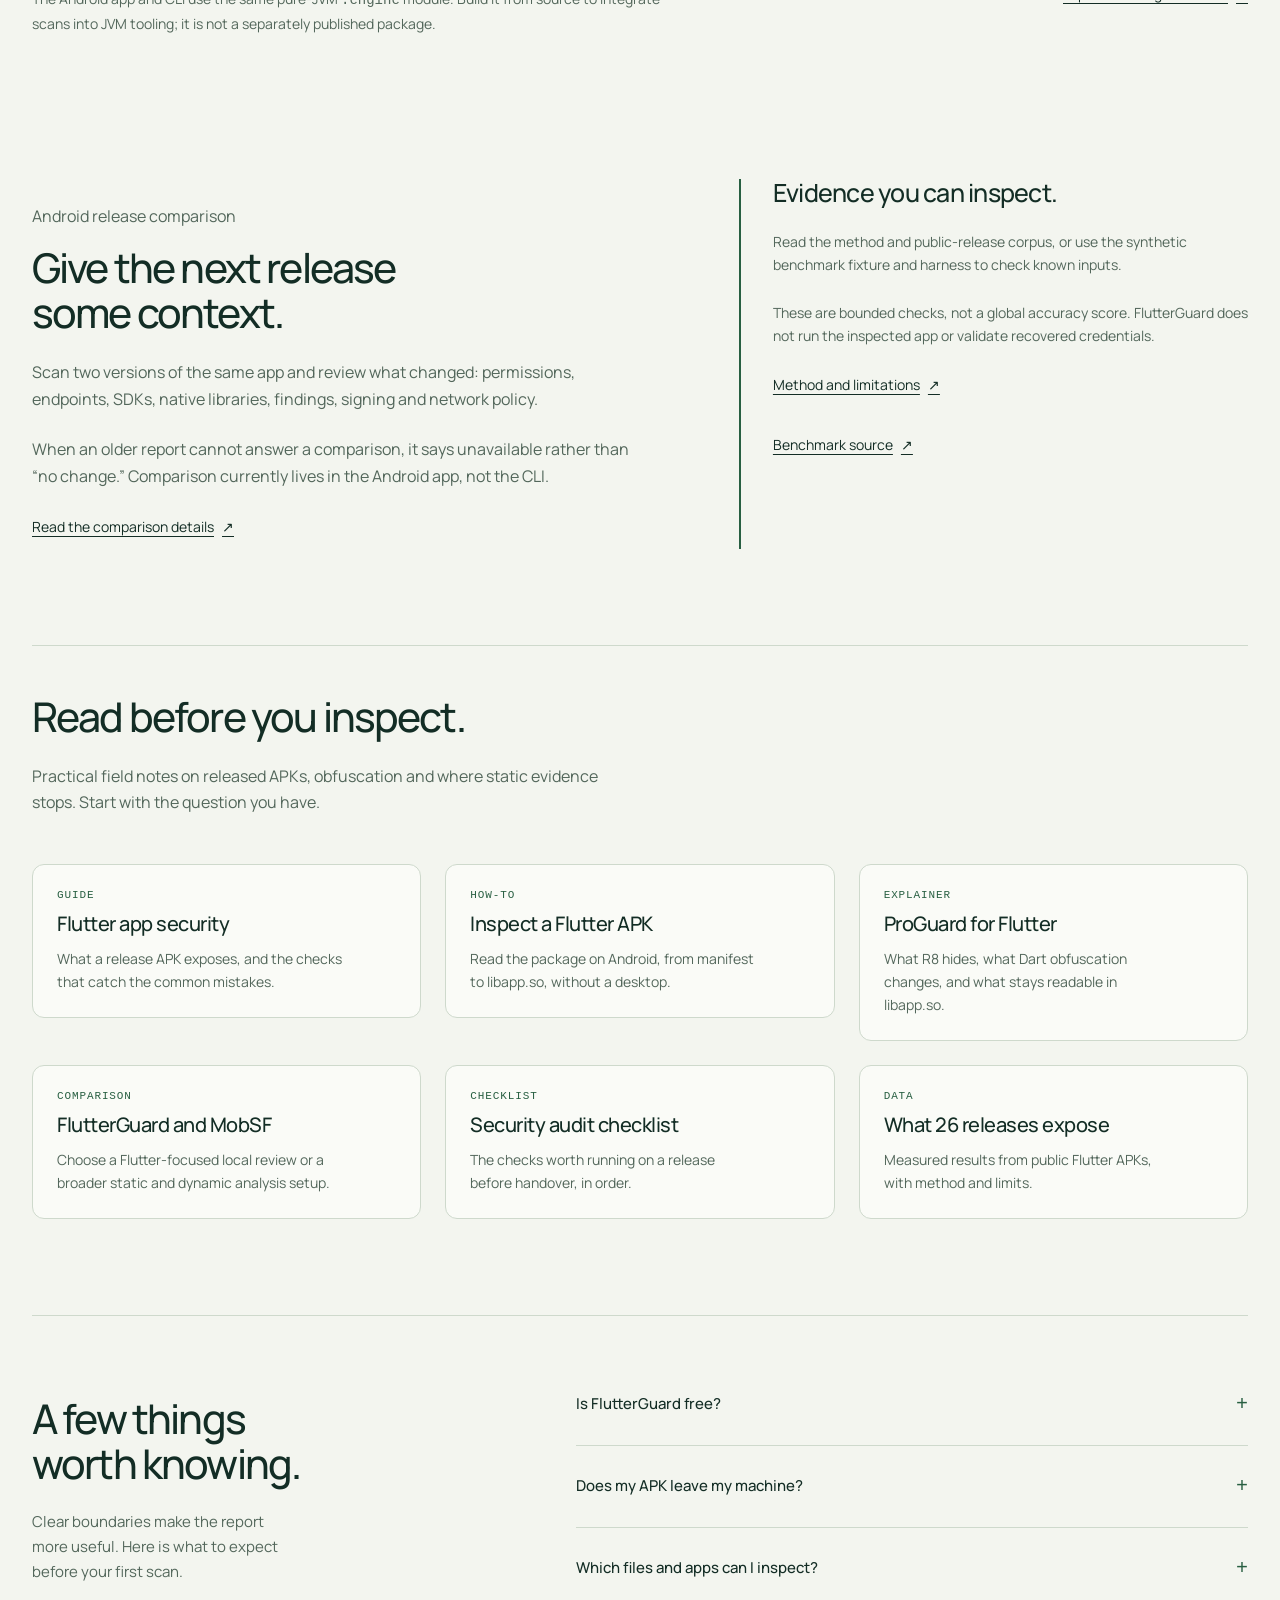
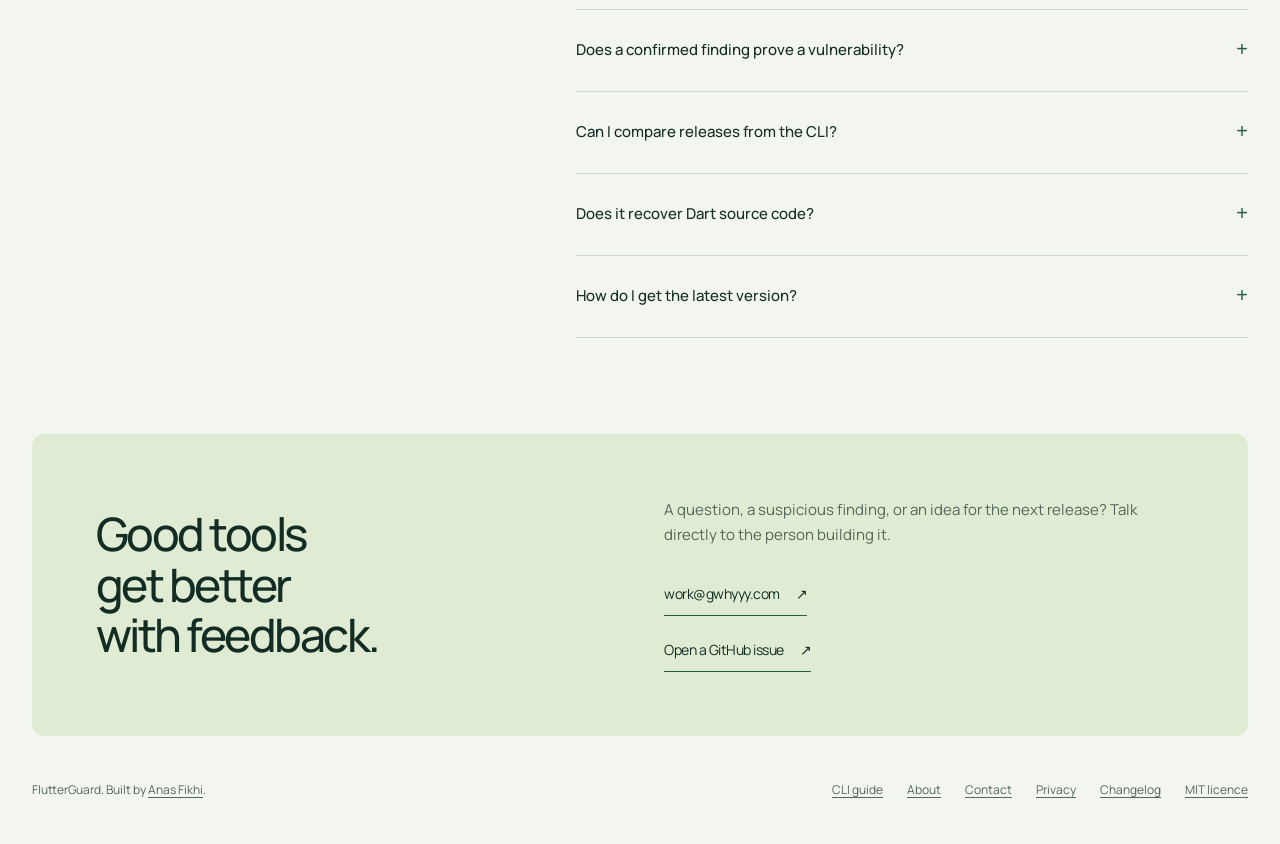
==== commit dd6bb9ea: "feat(site): ship verified UI, analytics and privacy wave - code panels with syntax highlighting and " ====
--- a/index.html
+++ b/index.html
@@ -46,9 +46,10 @@
     <div class="container header-inner">
       <a class="brand" href="/" aria-label="FlutterGuard"><img src="/assets/app/icon-512.png" width="36" height="36" alt=""><span>FlutterGuard</span></a>
       <nav class="site-nav" aria-label="Primary">
-        <a class="nav-section" href="#get-started">Workflows</a>
+        <a class="nav-section" href="#get-started">App &amp; CLI</a>
         <a class="nav-section" href="#features">Features</a>
         <a class="nav-section" href="#guides">Guides</a>
+        <a class="nav-section" href="#faq">FAQ</a>
         <a class="nav-source" href="https://github.com/anasfik/FlutterGuard" target="_blank" rel="noopener noreferrer">GitHub <svg viewBox="0 0 24 24" fill="none" stroke="currentColor" stroke-width="1.5" aria-hidden="true"><path d="M7 17 17 7M7 7h10v10"/></svg><span class="sr-only"> (opens in a new tab)</span></a>
       </nav>
     </div>
@@ -106,12 +107,12 @@
       <div class="workflow-layout">
         <article class="android-workflow" aria-labelledby="android-title">
           <div class="android-copy"><p class="workflow-label">Ready to install</p><h3 id="android-title">On Android</h3><p>Pick an accessible installed app, open an APK, or share one to FlutterGuard. Review findings and revisit saved scans.</p>
-            <div class="install-actions"><a class="play-cta" href="https://play.google.com/store/apps/details?id=com.flutterguard.app" target="_blank" rel="noopener noreferrer">Google Play<span class="sr-only"> (opens in a new tab)</span></a><a class="quiet" href="https://github.com/anasfik/FlutterGuard/releases/latest" target="_blank" rel="noopener noreferrer">GitHub APK<span class="sr-only"> (opens in a new tab)</span></a></div>
+            <div class="install-actions"><a class="store-badge" href="https://play.google.com/store/apps/details?id=com.flutterguard.app" target="_blank" rel="noopener noreferrer"><img src="/assets/brand/google-play-badge-en.svg" alt="Get it on Google Play" width="149" height="44"><span class="sr-only"> (opens in a new tab)</span></a><a class="quiet" href="https://github.com/anasfik/FlutterGuard/releases/latest" target="_blank" rel="noopener noreferrer">GitHub APK<span class="sr-only"> (opens in a new tab)</span></a></div>
             <p class="install-note">Android 8.0+. GitHub has <strong>0.4.0</strong>. Public Play was last verified at <strong>0.3.2</strong> on 20 November 2026.</p>
           </div>
           <figure class="android-recording">
-            <div class="device-frame"><video class="device-video" autoplay muted loop playsinline controls preload="metadata" poster="/assets/app/demo-poster.webp" width="540" height="1200" aria-label="Earlier FlutterGuard Android walkthrough: picking an app, reviewing findings and exploring dependencies"><source src="/assets/app/demo.mp4" type="video/mp4">Your browser cannot play this video. <a href="/assets/app/demo.mp4">Open the demo recording</a>.</video><p class="video-fallback">Preview unavailable. <a href="/assets/app/demo.mp4">Open the recording</a>.</p></div>
-            <figcaption>Android walkthrough, recorded before 0.4.0.</figcaption>
+            <div class="device-frame"><video class="device-video" muted loop playsinline controls preload="metadata" poster="/assets/app/demo-poster.webp" width="540" height="1200" aria-label="Earlier FlutterGuard Android walkthrough: picking an app, reviewing findings and exploring dependencies"><source src="/assets/app/demo.mp4" type="video/mp4">Your browser cannot play this video. <a href="/assets/app/demo.mp4">Open the demo recording</a>.</video><p class="video-fallback">Preview unavailable. <a href="/assets/app/demo.mp4">Open the recording</a>.</p></div>
+            <figcaption>Android walkthrough, recorded before 0.4.0. No audio.</figcaption>
             <label class="motion-control"><input id="pause-motion" type="checkbox"><span>Pause motion</span></label>
           </figure>
         </article>
@@ -119,10 +120,10 @@
           <p class="workflow-label">Build from source</p><h3 id="cli-title">In your terminal or CI</h3>
           <p>Scan an APK without an Android device. Keep JSON for your tooling, or produce SARIF for a review workflow.</p>
           <p class="command-label">After building the CLI · JDK 17+</p>
-          <pre tabindex="0"><code>flutterguard scan app.apk \
-  --json report.json \
-  --sarif report.sarif \
-  --fail-on confirmed</code></pre>
+          <pre class="code-panel terminal" data-language="shell" data-title="Terminal · Bash" tabindex="0"><code><span class="syntax-token command">cli/build/install/flutterguard/bin/flutterguard</span> scan app.apk \
+  <span class="syntax-token flag">--json</span> report.json \
+  <span class="syntax-token flag">--sarif</span> report.sarif \
+  <span class="syntax-token flag">--fail-on</span> confirmed</code></pre>
           <p class="cli-detail">Exit <code>0</code>: scan completed. <code>1</code>: confirmed-finding gate hit. <code>2</code>: error. A gate hit means an artifact fact, not a confirmed exploit.</p>
           <p class="cli-detail">Output files must be new, with an existing parent directory. Build and launcher instructions are in the guide.</p>
           <a class="text-link" href="/cli/">Build and use the CLI <span aria-hidden="true">↗</span></a>
@@ -167,5 +168,6 @@
   </main>
   <footer class="site-footer container"><p>FlutterGuard. Built by <a href="https://gwhyyy.com" target="_blank" rel="noopener noreferrer">Anas Fikhi<span class="sr-only"> (opens in a new tab)</span></a>.</p><nav class="footer-links" aria-label="Site"><a href="/cli/">CLI guide</a><a href="/about/">About</a><a href="/contact/">Contact</a><a href="/privacy/">Privacy</a><a href="/changelog/">Changelog</a><a href="https://github.com/anasfik/FlutterGuard/blob/main/LICENSE" target="_blank" rel="noopener noreferrer">MIT licence<span class="sr-only"> (opens in a new tab)</span></a></nav></footer>
   <script defer src="https://static.cloudflareinsights.com/beacon.min.js" data-cf-beacon='{"token":"f9110d5432f446d6833224ec262cdd83"}'></script>
+  <script defer src="/assets/app/posthog.js"></script>
 </body>
 </html>
--- a/styles.css
+++ b/styles.css
@@ -8,7 +8,7 @@
   --shadow-near:0 3px 8px #132d2514;--shadow-far:0 30px 70px #132d2524;--gutter:2rem;--container:76rem;
 }
 *,*::before,*::after{box-sizing:border-box}
-html{scroll-behavior:smooth;scroll-padding-top:6rem}
+html{scroll-behavior:smooth;scroll-padding-top:7rem}
 body{margin:0;background:var(--base);color:var(--ink);font-family:var(--font);font-size:var(--t0);line-height:1.65;-webkit-font-smoothing:antialiased}
 ::selection{background:var(--accent);color:var(--ink)}
 a{color:inherit;text-decoration-thickness:1px;text-underline-offset:.25em}
@@ -35,8 +35,6 @@
 .site-nav a:hover{color:var(--green)}
 .site-nav .nav-source{border-left:1px solid var(--line);padding-left:var(--s6)}
 .nav-source svg{width:16px;height:16px}
-section[id]{scroll-margin-top:7rem}
-.product-home main [id]{scroll-margin-top:7rem}
 .hero{display:grid;grid-template-columns:1.2fr 1fr;align-items:center;gap:var(--s16);padding-block:var(--s16);min-height:580px}
 .hero-copy{min-width:0}
 h1{font-size:clamp(3rem,4.65vw,4.35rem);letter-spacing:-.065em;line-height:1.06;max-width:11.8ch}
@@ -150,6 +148,8 @@
 .button:hover{background:var(--green)}
 .button:active{transform:translateY(1px)}
 .quiet{display:inline-flex;min-height:44px;align-items:center}
+.store-badge{display:inline-flex;align-items:center;min-height:44px}
+.store-badge img{display:block;height:44px;width:auto}
 @keyframes layer-lift{50%{translate:0 -12px}}
 @media(prefers-reduced-motion:no-preference){
   .layer{animation:layer-lift 7s var(--ease) infinite}.layer-two{animation-delay:-2s}.layer-one{animation-delay:-4s}
@@ -168,11 +168,12 @@
   .faq{gap:var(--s12)}
 }
 @media(max-width:48rem){
+  html{scroll-padding-top:8rem}
   :root{--gutter:1.25rem}
   .header-inner{gap:var(--s3);min-height:72px;flex-wrap:wrap;padding-block:var(--s2)}
   .brand{font-size:var(--t0)}.brand img{width:32px;height:32px}
   .site-nav{gap:var(--s2);flex-wrap:wrap}.site-nav a{font-size:.8125rem}
-  .site-nav .nav-section{display:none}.site-nav .nav-source{padding-left:var(--s2);border:0}
+  .site-nav .nav-source{padding-left:var(--s2);border:0}
   .product-home .site-nav{width:100%;justify-content:space-between;flex-wrap:nowrap}
   .product-home .site-nav .nav-section{display:inline-flex}
   .hero{grid-template-columns:1fr;padding-block:var(--s12);gap:var(--s12);min-height:0}
@@ -245,9 +246,18 @@
 .article-body code{font-family:var(--mono);font-size:.85em;background:#e8eee1;padding:.1em .35em;border-radius:.3rem;overflow-wrap:anywhere}
 .article-body pre{background:var(--ink);color:var(--base);padding:var(--s4);border-radius:var(--radius);overflow-x:auto;white-space:pre-wrap;overflow-wrap:anywhere;margin-bottom:var(--s6)}
 .article-body pre code{background:none;padding:0;color:inherit;font-size:.8125rem}
+/* Static syntax markup keeps commands selectable and highlighted without JavaScript. */
+pre.code-panel{--code-string:#f1d391;--code-flag:#91e3d5;--code-keyword:#f5bba1;background:var(--ink);color:var(--base);border:1px solid var(--green);border-radius:var(--radius);padding:var(--s6);font:.8125rem/1.8 var(--mono);white-space:pre-wrap;overflow-wrap:anywhere;overflow-x:auto}
+pre.code-panel::before{content:attr(data-title);display:block;margin:calc(-1 * var(--s6)) calc(-1 * var(--s6)) var(--s6);padding:var(--s3) var(--s6);border-bottom:1px solid var(--green);color:var(--accent);font:.75rem/1.5 var(--mono);white-space:normal}
+pre.code-panel code{font:inherit;background:none;padding:0;color:inherit;border-radius:0}
+pre.code-panel .command{color:var(--accent)}
+pre.code-panel .flag{color:var(--code-flag)}
+pre.code-panel .string{color:var(--code-string)}
+pre.code-panel .keyword{color:var(--code-keyword)}
+pre.terminal::before{background:linear-gradient(90deg,#285f4240,transparent)}
 .article-body table{width:100%;border-collapse:collapse;margin-bottom:var(--s6);font-size:.875rem}
 @media (min-width:640px){.article-body td:first-child{white-space:nowrap}}
-.article-body th,.article-body td{text-align:left;padding:var(--s3);border-bottom:1px solid var(--line);vertical-align:top}
+.article-body th,.article-body td{text-align:left;padding:var(--s3);border-bottom:1px solid var(--line);vertical-align:top;overflow-wrap:anywhere}
 .article-note{border-left:3px solid var(--green);background:#e8eee1;padding:var(--s4) var(--s6);border-radius:0 var(--radius) var(--radius) 0;margin-bottom:var(--s6)}
 .article-note p:last-child{margin-bottom:0}
 .article-cta{margin:var(--s12) 0;padding:var(--s8);border-radius:var(--radius);background:var(--ink);color:var(--base)}
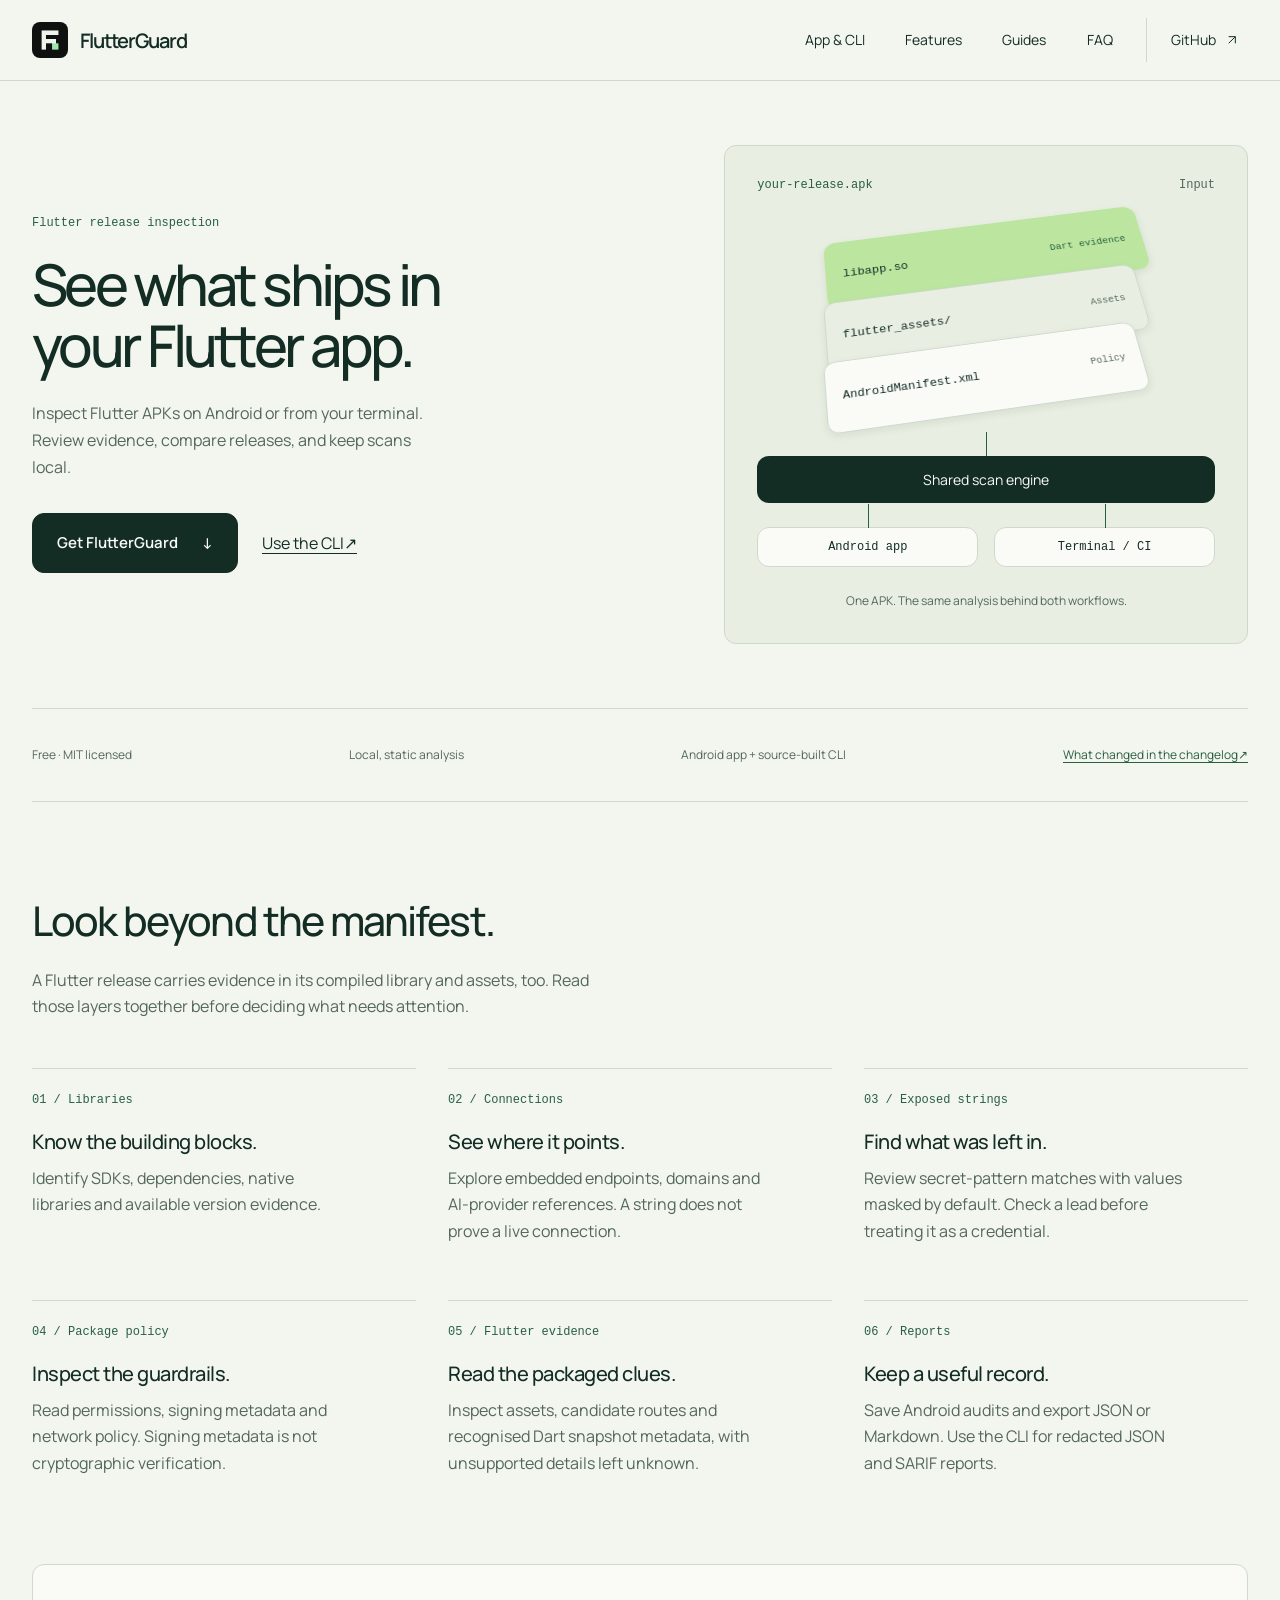
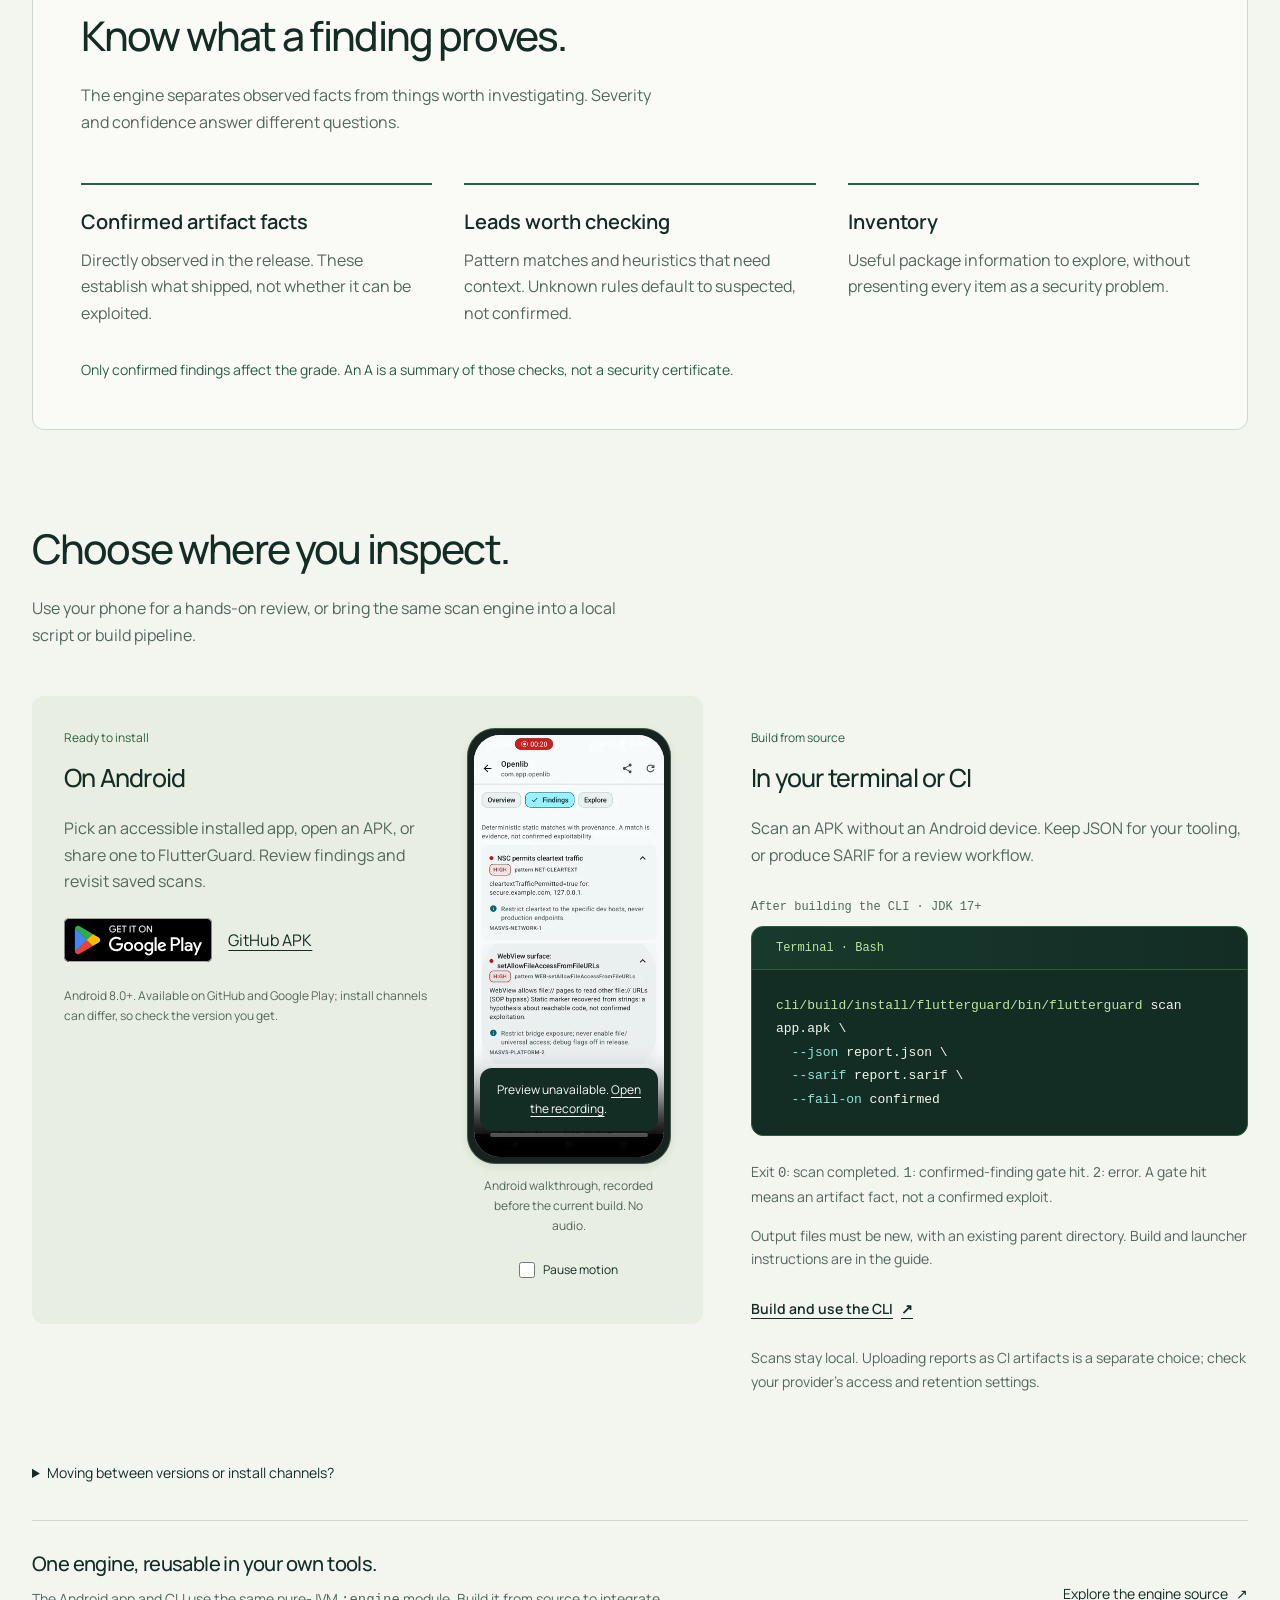
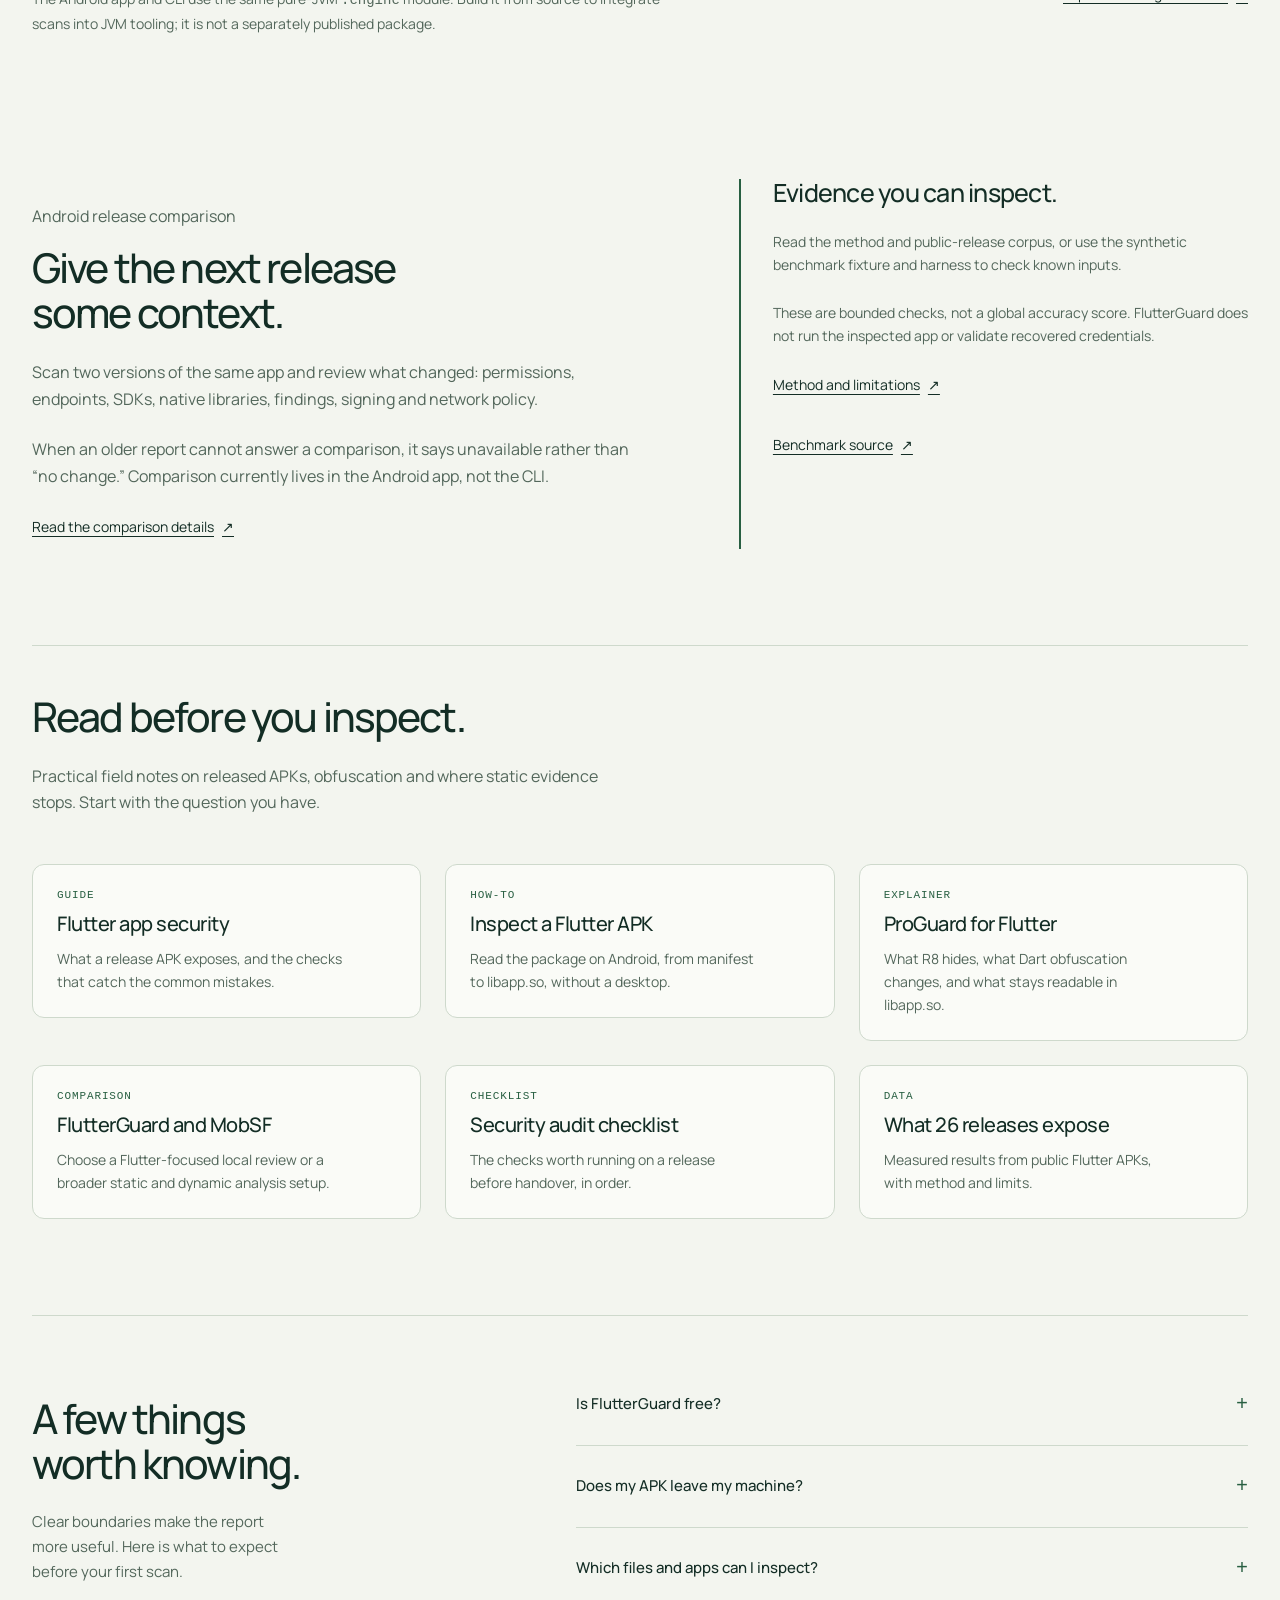
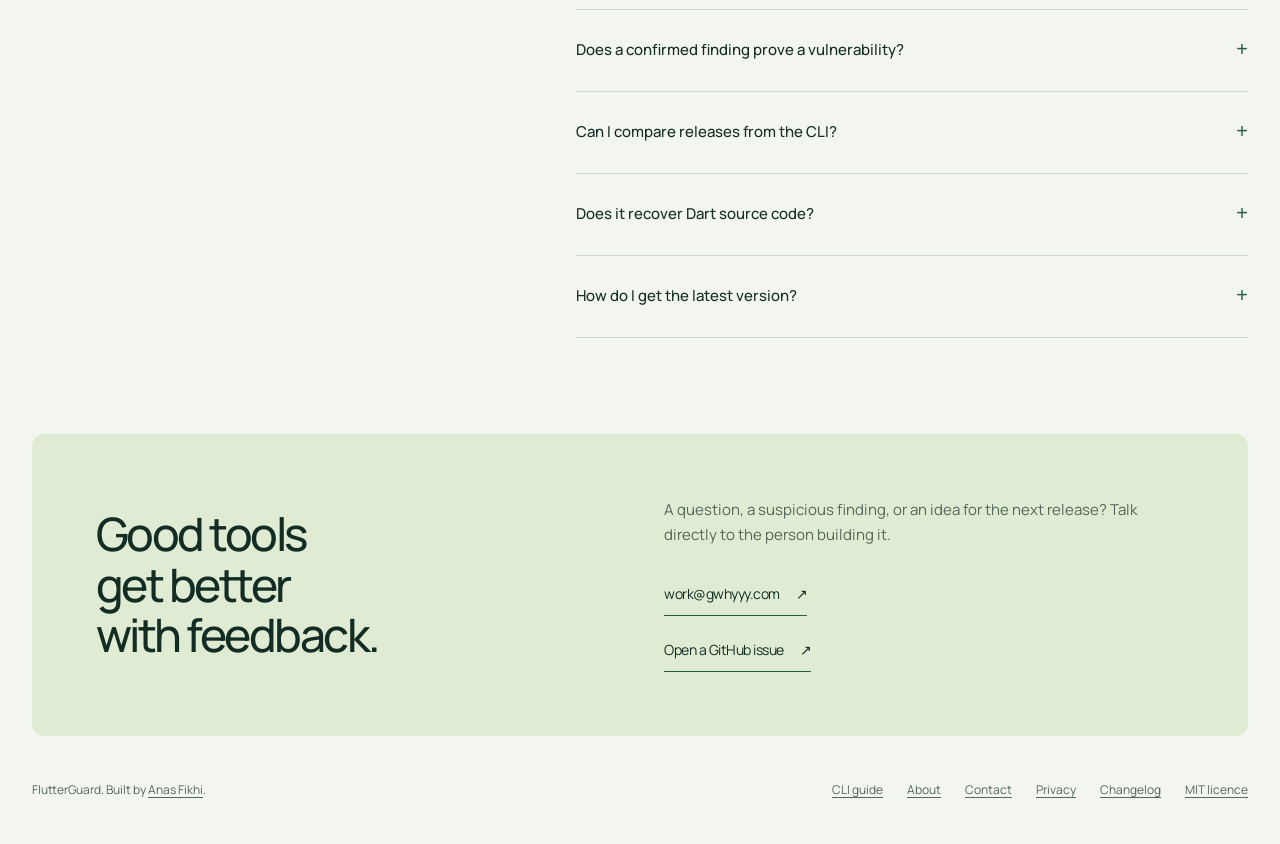
==== commit 6b96d1b7: "docs(site): make public copy evergreen, version history stays in changelog - remove hard-coded produ" ====
--- a/index.html
+++ b/index.html
@@ -37,7 +37,7 @@
   {"@context":"https://schema.org","@type":"SoftwareApplication","name":"FlutterGuard","url":"https://flutterguard.dev/","description":"Local static inspection of Flutter APKs through an Android app and a source-built JVM CLI, using a shared scan engine. Confirmed artifact facts are distinct from suspected leads.","applicationCategory":"SecurityApplication","operatingSystem":"Android 8.0+; source-built CLI requires JDK 17+","image":"https://flutterguard.dev/og-image.png","featureList":["Flutter APK inspection","Confirmed facts, suspected leads and inventory","Android release comparisons","JSON and SARIF CLI output","Shared pure-JVM scan engine"],"downloadUrl":"https://github.com/anasfik/FlutterGuard/releases/latest","installUrl":"https://play.google.com/store/apps/details?id=com.flutterguard.app","license":"https://github.com/anasfik/FlutterGuard/blob/main/LICENSE","offers":{"@type":"Offer","price":"0","priceCurrency":"USD"},"author":{"@type":"Person","name":"Anas Fikhi","alternateName":"GWHYYY","url":"https://gwhyyy.com"}}
   </script>
   <script type="application/ld+json">
-  {"@context":"https://schema.org","@type":"FAQPage","mainEntity":[{"@type":"Question","name":"Is FlutterGuard free?","acceptedAnswer":{"@type":"Answer","text":"Yes. The Android app, CLI and engine are open source under the MIT licence. There is no account or paid tier."}},{"@type":"Question","name":"Does my APK leave my machine?","acceptedAnswer":{"@type":"Answer","text":"Scans run locally. The Android app has no INTERNET permission, and the CLI does not upload APKs. Building the CLI can download dependencies. If you upload reports from CI, your CI provider stores those artifacts."}},{"@type":"Question","name":"Which files and apps can I inspect?","acceptedAnswer":{"@type":"Answer","text":"Inspect Flutter apps you own or are authorised to test. Android can read accessible installed apps or a single APK; the CLI accepts a single APK. Convert AABs to APKs first. Device restrictions can prevent installed-app access."}},{"@type":"Question","name":"Does a confirmed finding prove a vulnerability?","acceptedAnswer":{"@type":"Answer","text":"No. Confirmed means a fact observed in the packaged artifact, not a working exploit, valid credential or reachable service. Only confirmed findings affect the grade. A good grade does not certify security."}},{"@type":"Question","name":"Can I compare releases from the CLI?","acceptedAnswer":{"@type":"Answer","text":"Release comparison is available in the Android app for scans of the same app. The CLI currently scans and exports; it does not have a compare command."}},{"@type":"Question","name":"Does it recover Dart source code?","acceptedAnswer":{"@type":"Answer","text":"No. It reads packaged evidence, strings and recognised snapshot metadata. It does not reconstruct Dart source, trace runtime behaviour or prove whether a release is obfuscated."}},{"@type":"Question","name":"How do I get the latest version?","acceptedAnswer":{"@type":"Answer","text":"GitHub has the 0.4.0 Android APK. Public Google Play was last verified at 0.3.2 on 20 November 2026; check the store for its current version. Build the CLI and engine from source. Installation and signing caveats are above."}}]}
+  {"@context":"https://schema.org","@type":"FAQPage","mainEntity":[{"@type":"Question","name":"Is FlutterGuard free?","acceptedAnswer":{"@type":"Answer","text":"Yes. The Android app, CLI and engine are open source under the MIT licence. There is no account or paid tier."}},{"@type":"Question","name":"Does my APK leave my machine?","acceptedAnswer":{"@type":"Answer","text":"Scans run locally. The Android app has no INTERNET permission, and the CLI does not upload APKs. Building the CLI can download dependencies. If you upload reports from CI, your CI provider stores those artifacts."}},{"@type":"Question","name":"Which files and apps can I inspect?","acceptedAnswer":{"@type":"Answer","text":"Inspect Flutter apps you own or are authorised to test. Android can read accessible installed apps or a single APK; the CLI accepts a single APK. Convert AABs to APKs first. Device restrictions can prevent installed-app access."}},{"@type":"Question","name":"Does a confirmed finding prove a vulnerability?","acceptedAnswer":{"@type":"Answer","text":"No. Confirmed means a fact observed in the packaged artifact, not a working exploit, valid credential or reachable service. Only confirmed findings affect the grade. A good grade does not certify security."}},{"@type":"Question","name":"Can I compare releases from the CLI?","acceptedAnswer":{"@type":"Answer","text":"Release comparison is available in the Android app for scans of the same app. The CLI currently scans and exports; it does not have a compare command."}},{"@type":"Question","name":"Does it recover Dart source code?","acceptedAnswer":{"@type":"Answer","text":"No. It reads packaged evidence, strings and recognised snapshot metadata. It does not reconstruct Dart source, trace runtime behaviour or prove whether a release is obfuscated."}},{"@type":"Question","name":"How do I get the latest version?","acceptedAnswer":{"@type":"Answer","text":"GitHub has the latest Android APK. Google Play is updated separately; check the store for its current version. Build the CLI and engine from source. Installation and signing caveats are above."}}]}
   </script>
 </head>
 <body class="product-home">
@@ -78,7 +78,7 @@
       </figure>
     </section>
 
-    <aside class="product-facts container" aria-label="Product essentials"><span>Free · MIT licensed</span><span>Local, static analysis</span><span>Android app + source-built CLI</span><a href="/changelog/">What changed in 0.4.0 <span aria-hidden="true">↗</span></a></aside>
+    <aside class="product-facts container" aria-label="Product essentials"><span>Free · MIT licensed</span><span>Local, static analysis</span><span>Android app + source-built CLI</span><a href="/changelog/">What changed in the changelog <span aria-hidden="true">↗</span></a></aside>
 
     <section id="features" class="capabilities container" aria-labelledby="features-title">
       <div id="why" class="section-heading"><h2 id="features-title">Look beyond the manifest.</h2><p>A Flutter release carries evidence in its compiled library and assets, too. Read those layers together before deciding what needs attention.</p></div>
@@ -93,7 +93,7 @@
     </section>
 
     <section id="confidence" class="confidence-section container" aria-labelledby="confidence-title">
-      <div class="section-heading"><h2 id="confidence-title">Know what a finding proves.</h2><p>Version 0.4.0 separates observed facts from things worth investigating. Severity and confidence answer different questions.</p></div>
+      <div class="section-heading"><h2 id="confidence-title">Know what a finding proves.</h2><p>The engine separates observed facts from things worth investigating. Severity and confidence answer different questions.</p></div>
       <dl class="confidence-list">
         <div><dt>Confirmed artifact facts</dt><dd>Directly observed in the release. These establish what shipped, not whether it can be exploited.</dd></div>
         <div><dt>Leads worth checking</dt><dd>Pattern matches and heuristics that need context. Unknown rules default to suspected, not confirmed.</dd></div>
@@ -108,11 +108,11 @@
         <article class="android-workflow" aria-labelledby="android-title">
           <div class="android-copy"><p class="workflow-label">Ready to install</p><h3 id="android-title">On Android</h3><p>Pick an accessible installed app, open an APK, or share one to FlutterGuard. Review findings and revisit saved scans.</p>
             <div class="install-actions"><a class="store-badge" href="https://play.google.com/store/apps/details?id=com.flutterguard.app" target="_blank" rel="noopener noreferrer"><img src="/assets/brand/google-play-badge-en.svg" alt="Get it on Google Play" width="149" height="44"><span class="sr-only"> (opens in a new tab)</span></a><a class="quiet" href="https://github.com/anasfik/FlutterGuard/releases/latest" target="_blank" rel="noopener noreferrer">GitHub APK<span class="sr-only"> (opens in a new tab)</span></a></div>
-            <p class="install-note">Android 8.0+. GitHub has <strong>0.4.0</strong>. Public Play was last verified at <strong>0.3.2</strong> on 20 November 2026.</p>
+            <p class="install-note">Android 8.0+. Available on GitHub and Google Play; install channels can differ, so check the version you get.</p>
           </div>
           <figure class="android-recording">
             <div class="device-frame"><video class="device-video" muted loop playsinline controls preload="metadata" poster="/assets/app/demo-poster.webp" width="540" height="1200" aria-label="Earlier FlutterGuard Android walkthrough: picking an app, reviewing findings and exploring dependencies"><source src="/assets/app/demo.mp4" type="video/mp4">Your browser cannot play this video. <a href="/assets/app/demo.mp4">Open the demo recording</a>.</video><p class="video-fallback">Preview unavailable. <a href="/assets/app/demo.mp4">Open the recording</a>.</p></div>
-            <figcaption>Android walkthrough, recorded before 0.4.0. No audio.</figcaption>
+            <figcaption>Android walkthrough, recorded before the current build. No audio.</figcaption>
             <label class="motion-control"><input id="pause-motion" type="checkbox"><span>Pause motion</span></label>
           </figure>
         </article>
@@ -130,7 +130,7 @@
           <p class="cli-detail">Scans stay local. Uploading reports as CI artifacts is a separate choice; check your provider’s access and retention settings.</p>
         </article>
       </div>
-      <details class="install-caveat"><summary>Moving between versions or install channels?</summary><p>Play and GitHub use different signing channels. GitHub releases before 0.3.4 used another key: updating those installs requires an uninstall, which deletes saved reports, history and settings. Export anything you need first; exports cannot restore that history. Check the <a href="/changelog/">install-channel notes</a> before switching.</p></details>
+      <details class="install-caveat"><summary>Moving between versions or install channels?</summary><p>Play and GitHub use different signing channels. Some older GitHub releases used another key: updating those installs requires an uninstall, which deletes saved reports, history and settings. Export anything you need first; exports cannot restore that history. Check the <a href="/changelog/">install-channel notes</a> before switching.</p></details>
       <aside id="engine" class="engine-note" aria-labelledby="engine-title"><div><h3 id="engine-title">One engine, reusable in your own tools.</h3><p>The Android app and CLI use the same pure-JVM <code>:engine</code> module. Build it from source to integrate scans into JVM tooling; it is not a separately published package.</p></div><a class="text-link" href="https://github.com/anasfik/FlutterGuard/tree/main/engine" target="_blank" rel="noopener noreferrer">Explore the engine source <span aria-hidden="true">↗</span><span class="sr-only"> (opens in a new tab)</span></a></aside>
     </section>
 
@@ -160,7 +160,7 @@
         <details><summary>Does a confirmed finding prove a vulnerability?</summary><p>No. Confirmed means a fact observed in the packaged artifact, not a working exploit, valid credential or reachable service. Only confirmed findings affect the grade. A good grade does not certify security.</p></details>
         <details><summary>Can I compare releases from the CLI?</summary><p>Release comparison is available in the Android app for scans of the same app. The CLI currently scans and exports; it does not have a compare command.</p></details>
         <details><summary>Does it recover Dart source code?</summary><p>No. It reads packaged evidence, strings and recognised snapshot metadata. It does not reconstruct Dart source, trace runtime behaviour or prove whether a release is obfuscated.</p></details>
-        <details><summary>How do I get the latest version?</summary><p>GitHub has the 0.4.0 Android APK. Public Google Play was last verified at 0.3.2 on 20 November 2026; check the store for its current version. Build the CLI and engine from source. Installation and signing caveats are above.</p></details>
+        <details><summary>How do I get the latest version?</summary><p>GitHub has the latest Android APK. Google Play is updated separately; check the store for its current version. Build the CLI and engine from source. Installation and signing caveats are above.</p></details>
       </div>
     </section>
 
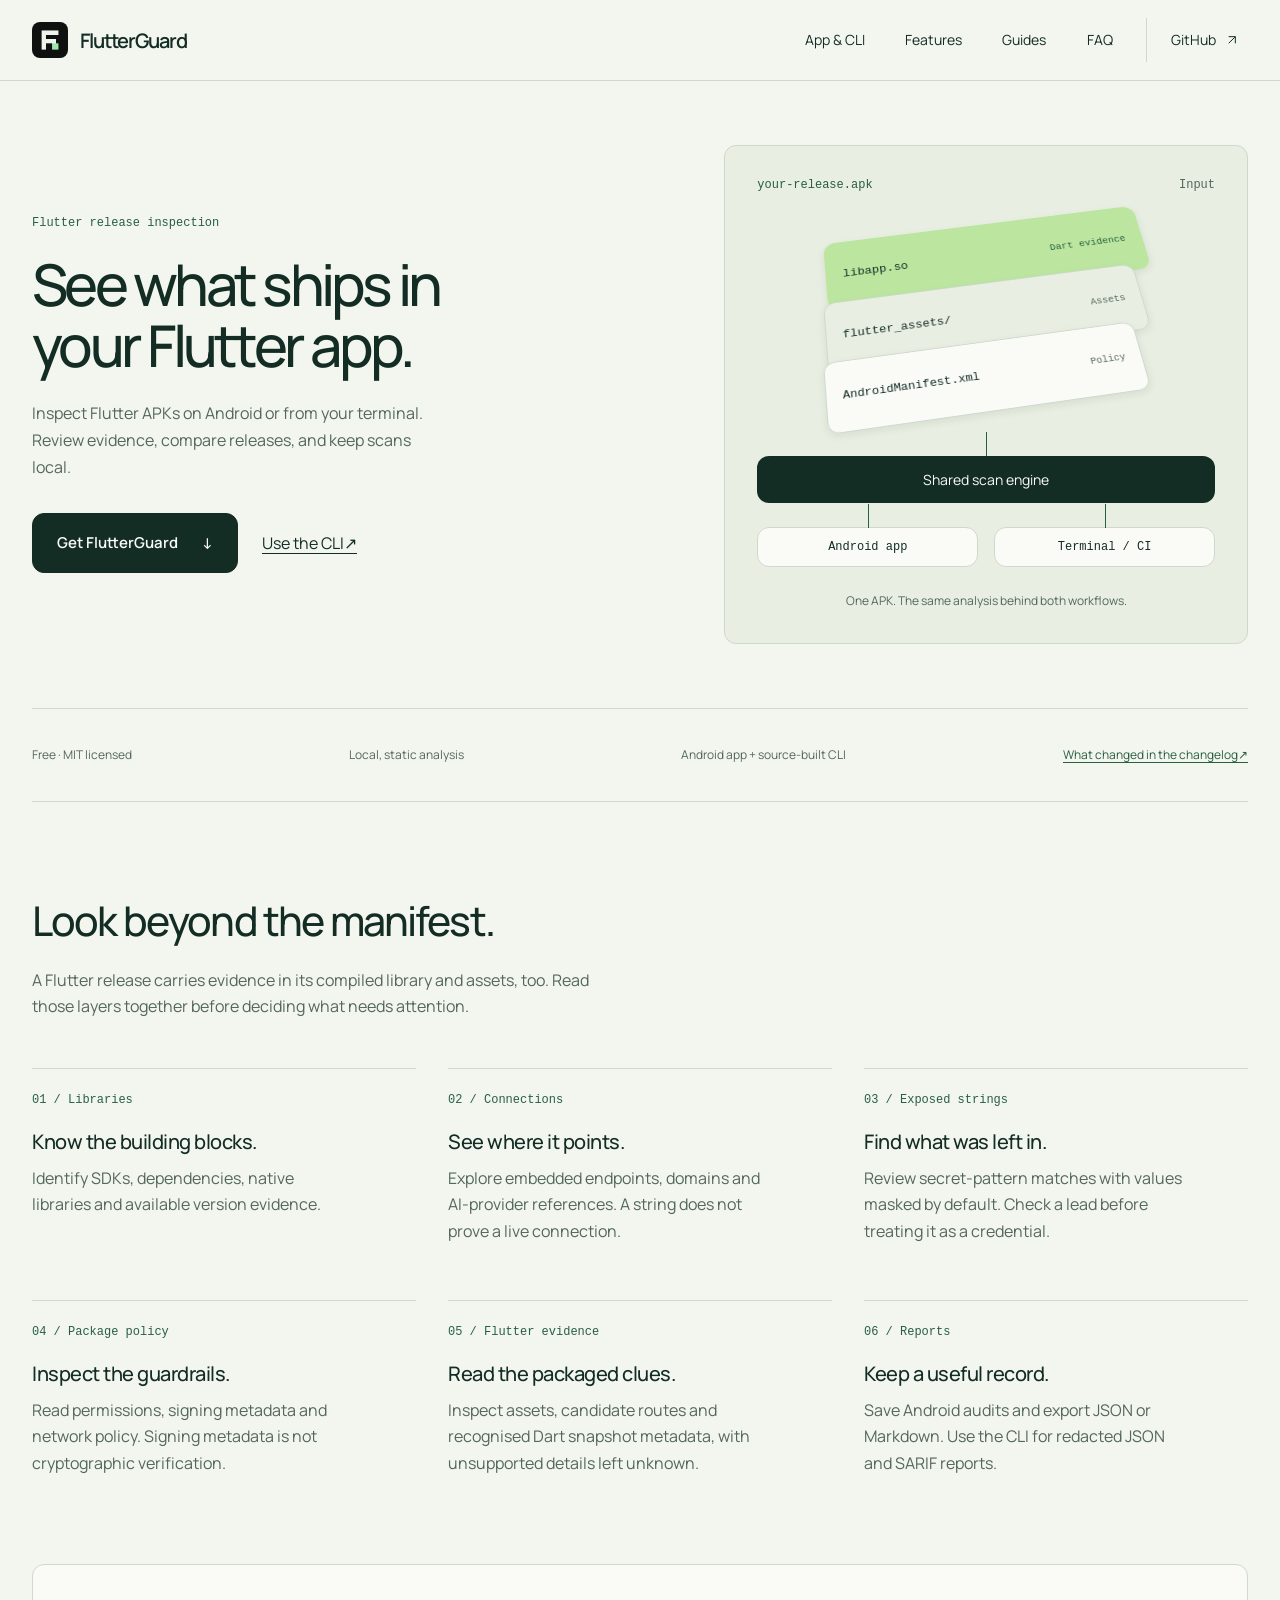
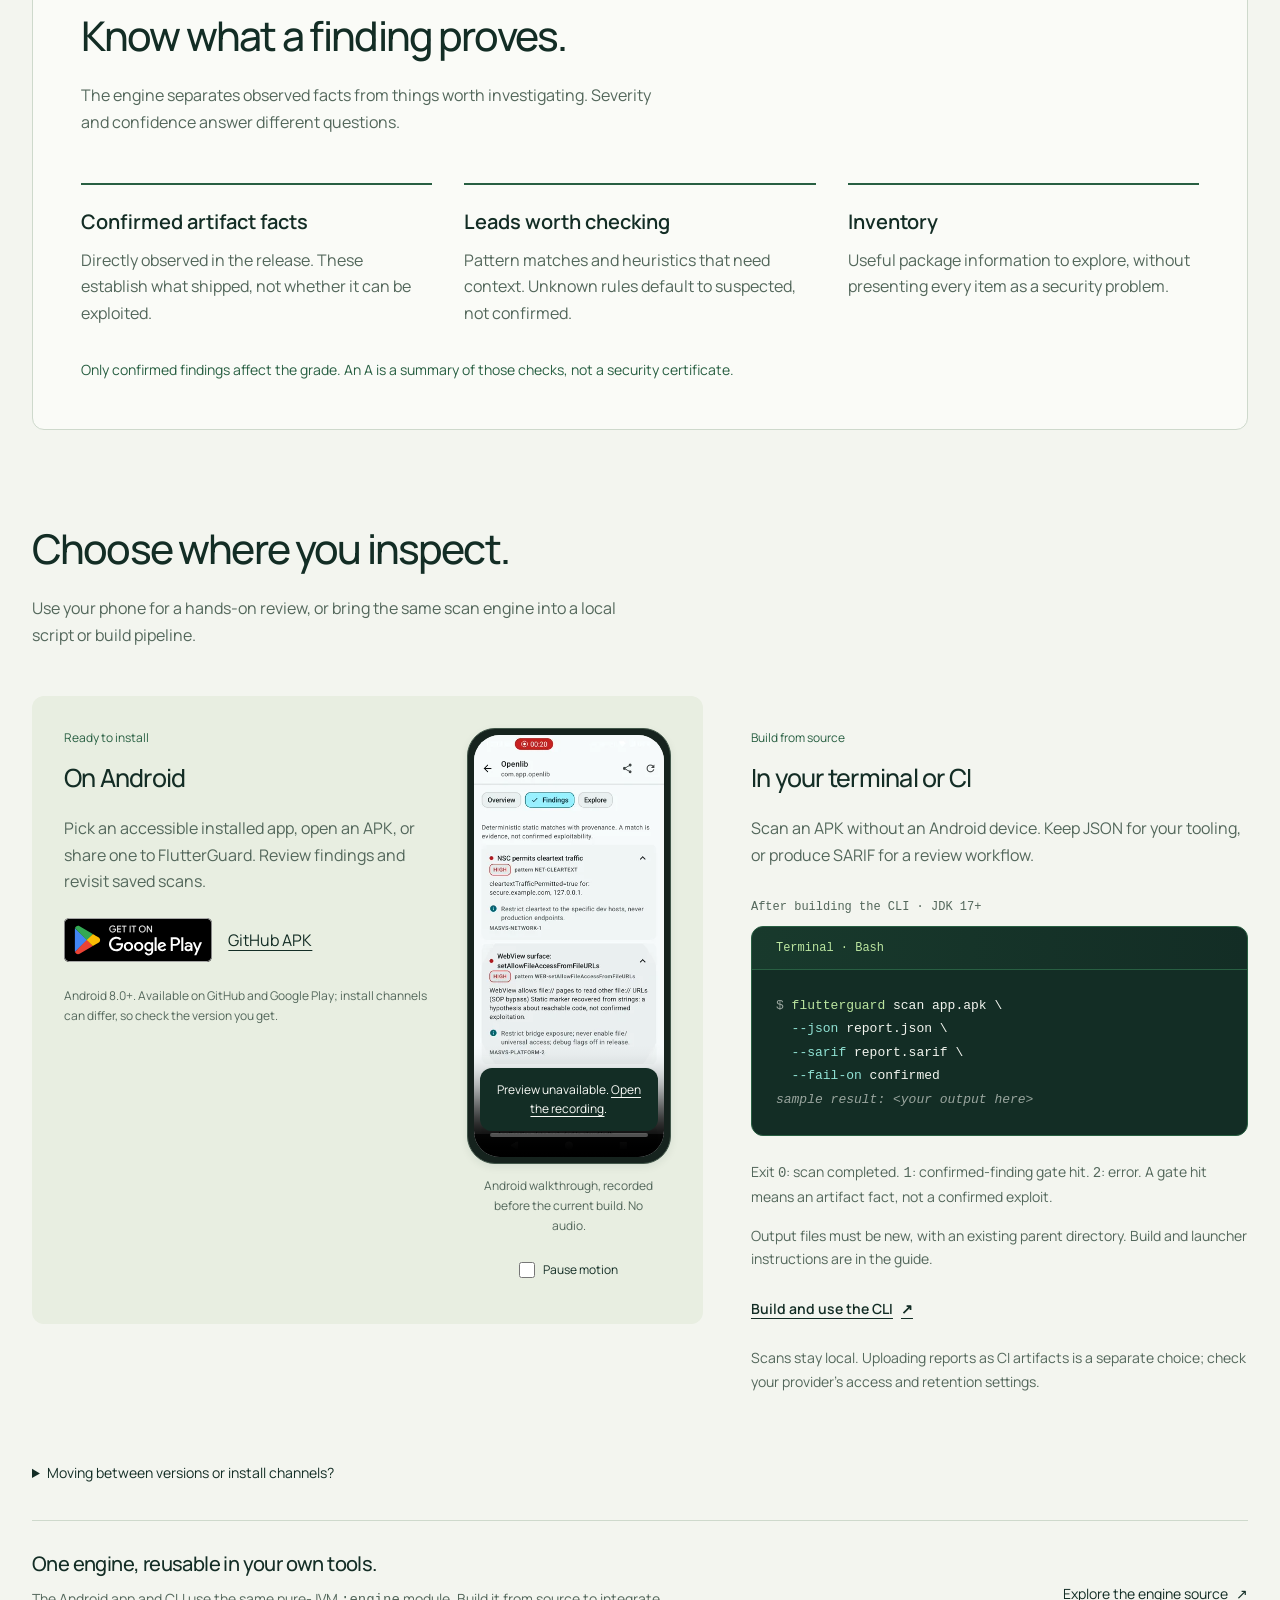
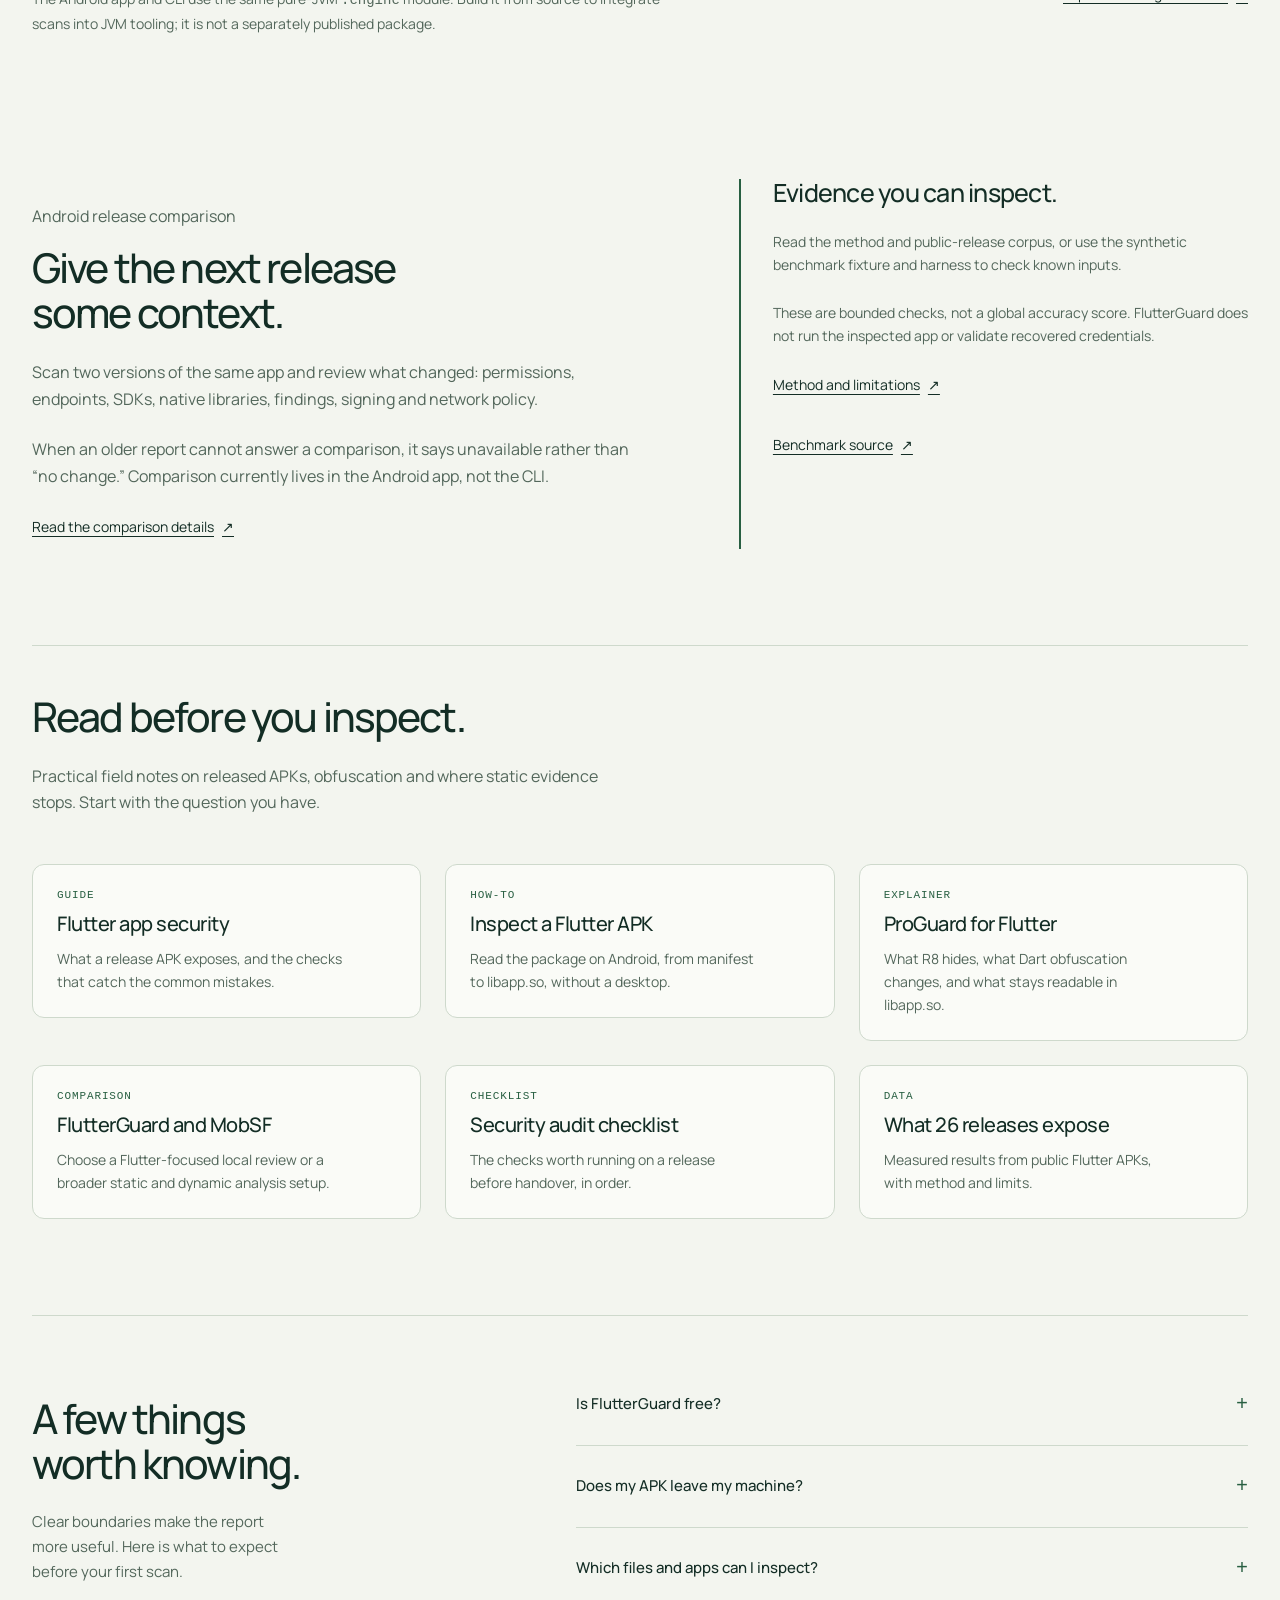
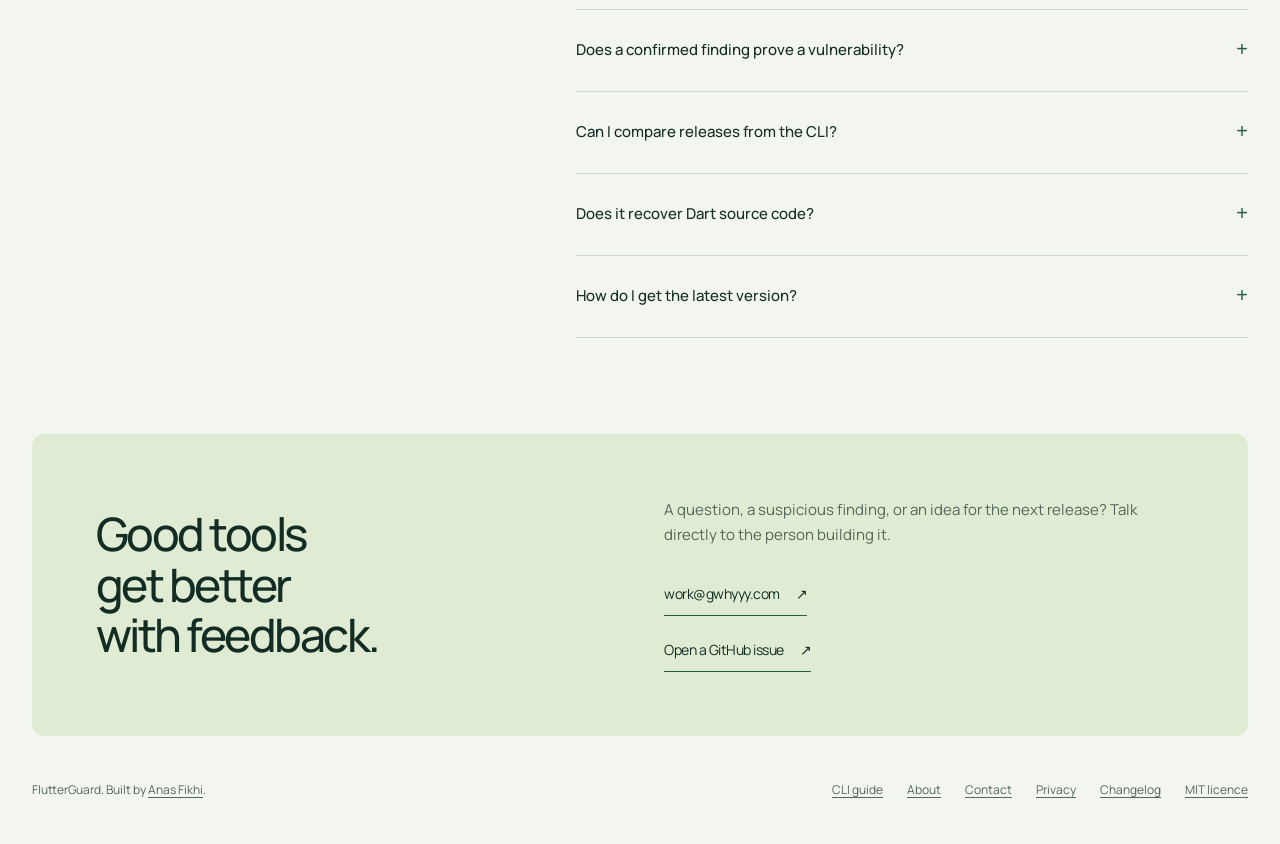
==== commit 8366c746: "ui(site): terminal prompt and sample results, short CLI name" ====
--- a/index.html
+++ b/index.html
@@ -120,10 +120,11 @@
           <p class="workflow-label">Build from source</p><h3 id="cli-title">In your terminal or CI</h3>
           <p>Scan an APK without an Android device. Keep JSON for your tooling, or produce SARIF for a review workflow.</p>
           <p class="command-label">After building the CLI · JDK 17+</p>
-          <pre class="code-panel terminal" data-language="shell" data-title="Terminal · Bash" tabindex="0"><code><span class="syntax-token command">cli/build/install/flutterguard/bin/flutterguard</span> scan app.apk \
+          <pre class="code-panel terminal" data-language="shell" data-title="Terminal · Bash" tabindex="0"><code><span class="prompt" aria-hidden="true">$ </span><span class="syntax-token command">flutterguard</span> scan app.apk \
   <span class="syntax-token flag">--json</span> report.json \
   <span class="syntax-token flag">--sarif</span> report.sarif \
-  <span class="syntax-token flag">--fail-on</span> confirmed</code></pre>
+  <span class="syntax-token flag">--fail-on</span> confirmed
+<span class="sample-result">sample result: &lt;your output here&gt;</span></code></pre>
           <p class="cli-detail">Exit <code>0</code>: scan completed. <code>1</code>: confirmed-finding gate hit. <code>2</code>: error. A gate hit means an artifact fact, not a confirmed exploit.</p>
           <p class="cli-detail">Output files must be new, with an existing parent directory. Build and launcher instructions are in the guide.</p>
           <a class="text-link" href="/cli/">Build and use the CLI <span aria-hidden="true">↗</span></a>
--- a/styles.css
+++ b/styles.css
@@ -254,6 +254,8 @@
 pre.code-panel .flag{color:var(--code-flag)}
 pre.code-panel .string{color:var(--code-string)}
 pre.code-panel .keyword{color:var(--code-keyword)}
+pre.code-panel .prompt{color:var(--base);opacity:.6}
+pre.code-panel .sample-result{display:block;color:var(--base);opacity:.6;font-style:italic}
 pre.terminal::before{background:linear-gradient(90deg,#285f4240,transparent)}
 .article-body table{width:100%;border-collapse:collapse;margin-bottom:var(--s6);font-size:.875rem}
 @media (min-width:640px){.article-body td:first-child{white-space:nowrap}}
